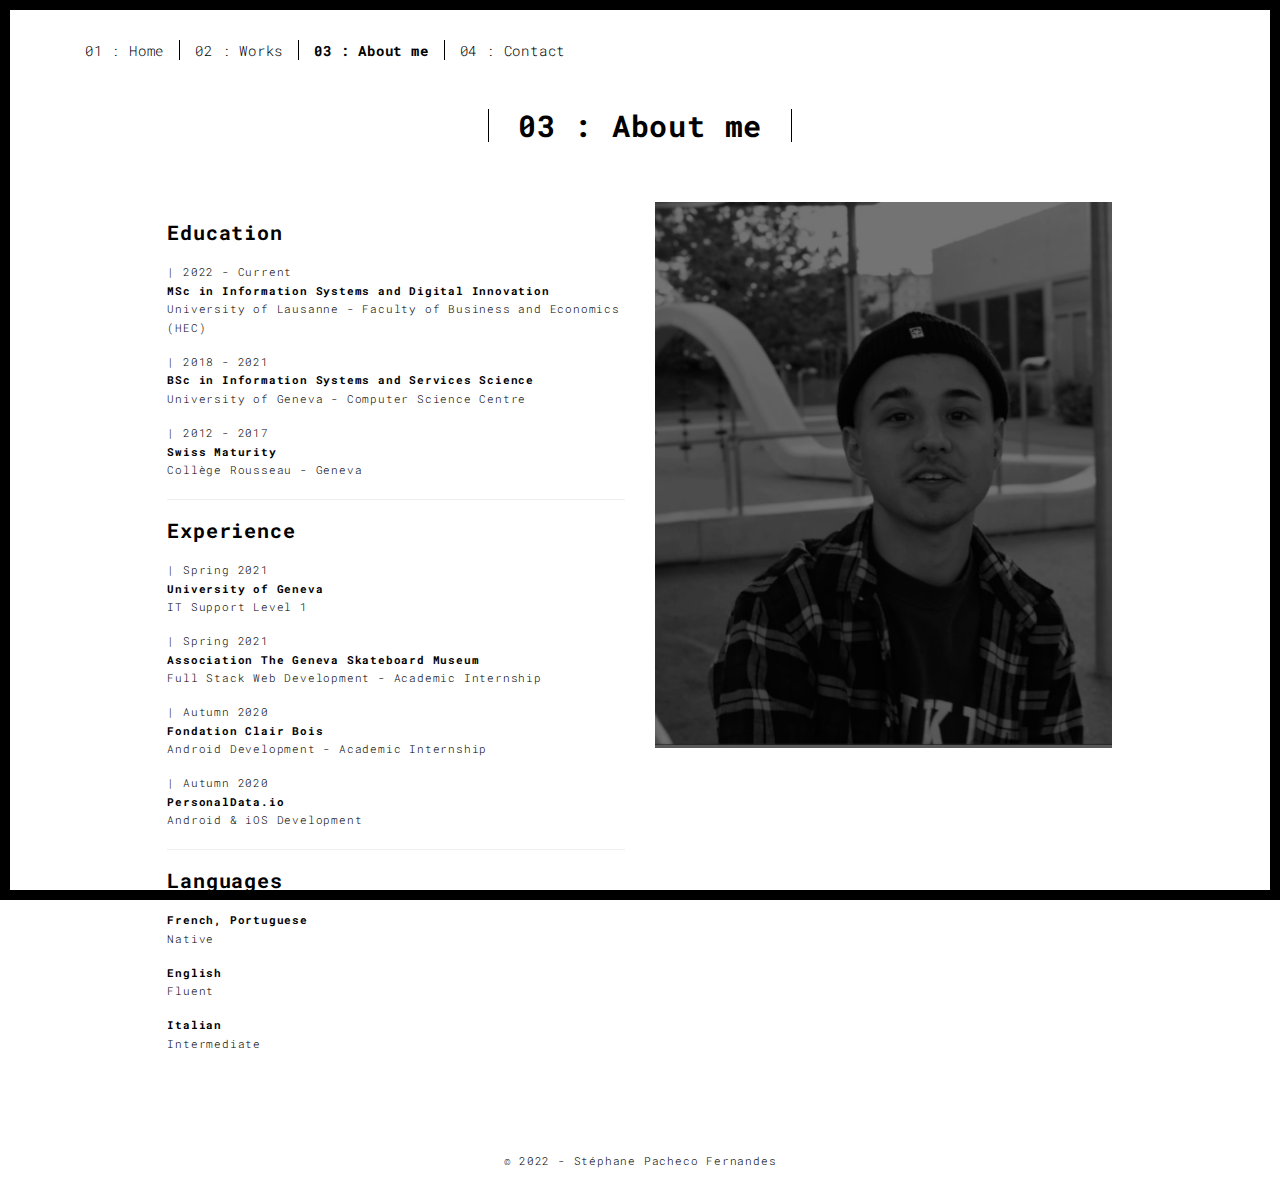
==== about.html @ 6a16dbfb "portfolio" ====
<!DOCTYPE html>
<html lang="en">

<head>
  <meta charset="UTF-8">
  <meta content="IE=edge" http-equiv="X-UA-Compatible">
  <meta content="width=device-width,initial-scale=1" name="viewport">
  <meta content="description" name="description">
  <meta name="google" content="notranslate" />
  <meta content="Mashup templates have been developped by Orson.io team" name="author">

  <!-- Disable tap highlight on IE -->
  <meta name="msapplication-tap-highlight" content="no">

  <link rel="apple-touch-icon" sizes="180x180" href="./assets/apple-icon-180x180.png">
  <link href="./assets/favicon.ico" rel="icon">

  <title>SPF</title>

<link href="./main.3f6952e4.css" rel="stylesheet"></head>

<body class="">
<div id="site-border-left"></div>
<div id="site-border-right"></div>
<div id="site-border-top"></div>
<div id="site-border-bottom"></div>
 <!-- Add your content of header -->
<header>
  <nav class="navbar  navbar-fixed-top navbar-default">
    <div class="container">
        <button type="button" class="navbar-toggle collapsed" data-toggle="collapse" data-target="#navbar-collapse" aria-expanded="false">
          <span class="sr-only">Toggle navigation</span>
          <span class="icon-bar"></span>
          <span class="icon-bar"></span>
          <span class="icon-bar"></span>
        </button>

      <div class="collapse navbar-collapse" id="navbar-collapse">
        <ul class="nav navbar-nav ">
          <li><a href="./index.html" title="">01 : Home</a></li>
          <li><a href="./works.html" title="">02 : Works</a></li>
          <li><a href="./about.html" title="">03 : About me</a></li>
          <li><a href="./contact.html" title="">04 : Contact</a></li>
        </ul>


      </div>
    </div>
  </nav>
</header>

<div class="section-container">
    <div class="container">
      <div class="row">
        <div class="col-xs-12">
          <div class="section-container-spacer text-center">
            <h1 class="h2">03 : About me</h1>
          </div>

          <div class="row">
            <div class="col-md-10 col-md-offset-1">
              <div class="row">
                <div class="col-xs-12 col-md-6">
                  <h3>Education</h3>

                  <p style="line-height:1.7;">
                    | 2022 - Current<br>
                    <b>MSc in Information Systems and Digital Innovation</b><br>
                    University of Lausanne - Faculty of Business and Economics (HEC)</p>
                  <p style="line-height:1.7;">
                    | 2018 - 2021<br>
                    <b>BSc in Information Systems and Services Science</b><br>
                    University of Geneva - Computer Science Centre</p>
                  <p style="line-height:1.7;">
                    | 2012 - 2017<br>
                    <b>Swiss Maturity</b><br>
                    Collège Rousseau - Geneva</p><hr>

                  <h3>Experience</h3>

                  <p style="line-height:1.7;">
                    | Spring 2021<br>
                    <b>University of Geneva</b><br>
                    IT Support Level 1</p>

                  <p style="line-height:1.7;">
                    | Spring 2021<br>
                    <b>Association The Geneva Skateboard Museum</b><br>
                    Full Stack Web Development - Academic Internship</p>

                  <p style="line-height:1.7;">
                    | Autumn 2020<br>
                    <b>Fondation Clair Bois</b><br>
                    Android Development - Academic Internship</p>

                  <p style="line-height:1.7;">
                    | Autumn 2020<br>
                    <b>PersonalData.io</b><br>
                    Android & iOS Development</p><hr>

                  <h3>Languages</h3>

                  <p style="line-height:1.7;">
                    <b>French, Portuguese</b><br>
                    Native</p>

                    <p style="line-height:1.7;">
                    <b>English</b><br>
                    Fluent</p>

                    <p style="line-height:1.7;">
                    <b>Italian</b><br>
                    Intermediate</p>


                </div>
                <div class="col-xs-12 col-md-6">
                  <img src="./assets/images/profil2.jpg" class="img-responsive" alt=""><br>
                </div>
              </div>
            </div>
          </div>


       </div>
      </div>
    </div>
  </div>


<footer class="footer-container text-center">
  <div class="container">
    <div class="row">
      <div class="col-xs-12">
        <p>© 2022 - Stéphane Pacheco Fernandes</p>      </div>
    </div>
  </div>
</footer>

<script>
  document.addEventListener("DOMContentLoaded", function (event) {
     navActivePage();
  });
</script>

<!-- Google Analytics: change UA-XXXXX-X to be your site's ID

<script>
  (function (i, s, o, g, r, a, m) {
    i['GoogleAnalyticsObject'] = r; i[r] = i[r] || function () {
      (i[r].q = i[r].q || []).push(arguments)
    }, i[r].l = 1 * new Date(); a = s.createElement(o),
      m = s.getElementsByTagName(o)[0]; a.async = 1; a.src = g; m.parentNode.insertBefore(a, m)
  })(window, document, 'script', '//www.google-analytics.com/analytics.js', 'ga');
  ga('create', 'UA-XXXXX-X', 'auto');
  ga('send', 'pageview');
</script>

--> <script type="text/javascript" src="./main.70a66962.js"></script></body>

</html>
---- main.3f6952e4.css ----
@import url(https://fonts.googleapis.com/css?family=Roboto:900|Roboto+Mono:300,400,700);@import url(https://maxcdn.bootstrapcdn.com/font-awesome/4.7.0/css/font-awesome.min.css);/*!
 * Bootstrap v3.3.7 (http://getbootstrap.com)
 * Copyright 2011-2016 Twitter, Inc.
 * Licensed under MIT (https://github.com/twbs/bootstrap/blob/master/LICENSE)
 */
/*! normalize.css v3.0.3 | MIT License | github.com/necolas/normalize.css */html{font-family:sans-serif;-ms-text-size-adjust:100%;-webkit-text-size-adjust:100%}body{margin:0}article,aside,details,figcaption,figure,footer,header,hgroup,main,menu,nav,section,summary{display:block}audio,canvas,progress,video{display:inline-block;vertical-align:baseline}audio:not([controls]){display:none;height:0}[hidden],template{display:none}a{background-color:transparent}a:active,a:hover{outline:0}abbr[title]{border-bottom:1px dotted}b,strong{font-weight:700}dfn{font-style:italic}h1{font-size:2em;margin:.67em 0}mark{background:#ff0;color:#000}small{font-size:80%}sub,sup{font-size:75%;line-height:0;position:relative;vertical-align:baseline}sup{top:-.5em}sub{bottom:-.25em}img{border:0}svg:not(:root){overflow:hidden}figure{margin:1em 40px}hr{box-sizing:content-box;height:0}pre{overflow:auto}code,kbd,pre,samp{font-family:monospace,monospace;font-size:1em}button,input,optgroup,select,textarea{color:inherit;font:inherit;margin:0}button{overflow:visible}button,select{text-transform:none}button,html input[type=button],input[type=reset],input[type=submit]{-webkit-appearance:button;cursor:pointer}button[disabled],html input[disabled]{cursor:default}button::-moz-focus-inner,input::-moz-focus-inner{border:0;padding:0}input{line-height:normal}input[type=checkbox],input[type=radio]{box-sizing:border-box;padding:0}input[type=number]::-webkit-inner-spin-button,input[type=number]::-webkit-outer-spin-button{height:auto}input[type=search]{-webkit-appearance:textfield;box-sizing:content-box}input[type=search]::-webkit-search-cancel-button,input[type=search]::-webkit-search-decoration{-webkit-appearance:none}fieldset{border:1px solid silver;margin:0 2px;padding:.35em .625em .75em}textarea{overflow:auto}optgroup{font-weight:700}table{border-collapse:collapse;border-spacing:0}td,th{padding:0}

/*! Source: https://github.com/h5bp/html5-boilerplate/blob/master/src/css/main.css */@media print{*,:after,:before{background:transparent!important;color:#000!important;box-shadow:none!important;text-shadow:none!important}a,a:visited{text-decoration:underline}a[href]:after{content:" (" attr(href) ")"}abbr[title]:after{content:" (" attr(title) ")"}a[href^="#"]:after,a[href^="javascript:"]:after{content:""}blockquote,pre{border:1px solid #999;page-break-inside:avoid}thead{display:table-header-group}img,tr{page-break-inside:avoid}img{max-width:100%!important}h2,h3,p{orphans:3;widows:3}h2,h3{page-break-after:avoid}.navbar{display:none}.btn>.caret,.dropup>.btn>.caret{border-top-color:#000!important}.label{border:1px solid #000}.table{border-collapse:collapse!important}.table td,.table th{background-color:#fff!important}.table-bordered td,.table-bordered th{border:1px solid #ddd!important}}*,:after,:before{-webkit-box-sizing:border-box;-moz-box-sizing:border-box;box-sizing:border-box}html{font-size:10px;-webkit-tap-highlight-color:transparent}body{font-family:Roboto Mono,Helvetica,Arial,sans-serif;font-size:11px;line-height:1.78;color:#000;background-color:#fff}button,input,select,textarea{font-family:inherit;font-size:inherit;line-height:inherit}a{color:#001aff;text-decoration:none}a:focus,a:hover{color:#0012b3;text-decoration:underline}a:focus{outline:5px auto -webkit-focus-ring-color;outline-offset:-2px}figure{margin:0}img{vertical-align:middle}.img-responsive{display:block;max-width:100%;height:auto}.img-rounded{border-radius:0}.img-thumbnail{padding:4px;line-height:1.78;background-color:#fff;border:1px solid #ddd;border-radius:0;-webkit-transition:all .2s ease-in-out;-o-transition:all .2s ease-in-out;transition:all .2s ease-in-out;display:inline-block;max-width:100%;height:auto}.img-circle{border-radius:50%}hr{margin-top:19px;margin-bottom:19px;border:0;border-top:1px solid #eee}.sr-only{position:absolute;width:1px;height:1px;margin:-1px;padding:0;overflow:hidden;clip:rect(0,0,0,0);border:0}.sr-only-focusable:active,.sr-only-focusable:focus{position:static;width:auto;height:auto;margin:0;overflow:visible;clip:auto}[role=button]{cursor:pointer}.h1,.h2,.h3,.h4,.h5,.h6,h1,h2,h3,h4,h5,h6{font-family:Roboto Mono,Helvetica,Arial,sans-serif;font-weight:700;line-height:1.1;color:#000}.h1 .small,.h1 small,.h2 .small,.h2 small,.h3 .small,.h3 small,.h4 .small,.h4 small,.h5 .small,.h5 small,.h6 .small,.h6 small,h1 .small,h1 small,h2 .small,h2 small,h3 .small,h3 small,h4 .small,h4 small,h5 .small,h5 small,h6 .small,h6 small{font-weight:400;line-height:1;color:#777}.h1,.h2,.h3,h1,h2,h3{margin-top:19px;margin-bottom:9.5px}.h1 .small,.h1 small,.h2 .small,.h2 small,.h3 .small,.h3 small,h1 .small,h1 small,h2 .small,h2 small,h3 .small,h3 small{font-size:65%}.h4,.h5,.h6,h4,h5,h6{margin-top:9.5px;margin-bottom:9.5px}.h4 .small,.h4 small,.h5 .small,.h5 small,.h6 .small,.h6 small,h4 .small,h4 small,h5 .small,h5 small,h6 .small,h6 small{font-size:75%}.h1,h1{font-size:70px}.h2,h2{font-size:30px}.h3,h3{font-size:20px}.h4,.h5,h4,h5{font-size:11px}.h6,h6{font-size:10px}p{margin:0 0 9.5px}.lead{margin-bottom:19px;font-size:12px;font-weight:300;line-height:1.4}@media (min-width:768px){.lead{font-size:16.5px}}.small,small{font-size:90%}.mark,mark{background-color:#fcf8e3;padding:.2em}.text-left{text-align:left}.text-right{text-align:right}.text-center{text-align:center}.text-justify{text-align:justify}.text-nowrap{white-space:nowrap}.text-lowercase{text-transform:lowercase}.initialism,.text-uppercase{text-transform:uppercase}.text-capitalize{text-transform:capitalize}.text-muted{color:#777}.text-primary{color:#001aff}a.text-primary:focus,a.text-primary:hover{color:#0015cc}.text-success{color:#fff}a.text-success:focus,a.text-success:hover{color:#e6e6e6}.text-info{color:#31708f}a.text-info:focus,a.text-info:hover{color:#245269}.text-warning{color:#8a6d3b}a.text-warning:focus,a.text-warning:hover{color:#66512c}.text-danger{color:#fff}a.text-danger:focus,a.text-danger:hover{color:#e6e6e6}.bg-primary{color:#fff;background-color:#001aff}a.bg-primary:focus,a.bg-primary:hover{background-color:#0015cc}.bg-success,a.bg-success:focus,a.bg-success:hover{background-color:#000}.bg-info{background-color:#d9edf7}a.bg-info:focus,a.bg-info:hover{background-color:#afd9ee}.bg-warning{background-color:#fcf8e3}a.bg-warning:focus,a.bg-warning:hover{background-color:#f7ecb5}.bg-danger{background-color:red}a.bg-danger:focus,a.bg-danger:hover{background-color:#c00}.page-header{padding-bottom:8.5px;margin:38px 0 19px;border-bottom:1px solid #eee}ol,ul{margin-top:0;margin-bottom:9.5px}ol ol,ol ul,ul ol,ul ul{margin-bottom:0}.list-inline,.list-unstyled{padding-left:0;list-style:none}.list-inline{margin-left:-5px}.list-inline>li{display:inline-block;padding-left:5px;padding-right:5px}dl{margin-top:0;margin-bottom:19px}dd,dt{line-height:1.78}dt{font-weight:700}dd{margin-left:0}.dl-horizontal dd:after,.dl-horizontal dd:before{content:" ";display:table}.dl-horizontal dd:after{clear:both}@media (min-width:768px){.dl-horizontal dt{float:left;width:160px;clear:left;text-align:right;overflow:hidden;text-overflow:ellipsis;white-space:nowrap}.dl-horizontal dd{margin-left:180px}}abbr[data-original-title],abbr[title]{cursor:help;border-bottom:1px dotted #777}.initialism{font-size:90%}blockquote{padding:9.5px 19px;margin:0 0 19px;font-size:13.75px;border-left:5px solid #eee}blockquote ol:last-child,blockquote p:last-child,blockquote ul:last-child{margin-bottom:0}blockquote .small,blockquote footer,blockquote small{display:block;font-size:80%;line-height:1.78;color:#777}blockquote .small:before,blockquote footer:before,blockquote small:before{content:"\2014   \A0"}.blockquote-reverse,blockquote.pull-right{padding-right:15px;padding-left:0;border-right:5px solid #eee;border-left:0;text-align:right}.blockquote-reverse .small:before,.blockquote-reverse footer:before,.blockquote-reverse small:before,blockquote.pull-right .small:before,blockquote.pull-right footer:before,blockquote.pull-right small:before{content:""}.blockquote-reverse .small:after,.blockquote-reverse footer:after,.blockquote-reverse small:after,blockquote.pull-right .small:after,blockquote.pull-right footer:after,blockquote.pull-right small:after{content:"\A0   \2014"}address{margin-bottom:19px;font-style:normal;line-height:1.78}code,kbd,pre,samp{font-family:Menlo,Monaco,Consolas,Courier New,monospace}code{color:#c7254e;background-color:#f9f2f4}code,kbd{padding:2px 4px;font-size:90%;border-radius:0}kbd{color:#fff;background-color:#333;box-shadow:inset 0 -1px 0 rgba(0,0,0,.25)}kbd kbd{padding:0;font-size:100%;font-weight:700;box-shadow:none}pre{display:block;padding:9px;margin:0 0 9.5px;font-size:10px;line-height:1.78;word-break:break-all;word-wrap:break-word;color:#333;background-color:#f5f5f5;border:1px solid #ccc;border-radius:0}pre code{padding:0;font-size:inherit;color:inherit;white-space:pre-wrap;background-color:transparent;border-radius:0}.pre-scrollable{max-height:340px;overflow-y:scroll}.container{margin-right:auto;margin-left:auto;padding-left:15px;padding-right:15px}.container:after,.container:before{content:" ";display:table}.container:after{clear:both}@media (min-width:768px){.container{width:750px}}@media (min-width:992px){.container{width:970px}}@media (min-width:1200px){.container{width:1170px}}.container-fluid{margin-right:auto;margin-left:auto;padding-left:15px;padding-right:15px}.container-fluid:after,.container-fluid:before{content:" ";display:table}.container-fluid:after{clear:both}.row{margin-left:-15px;margin-right:-15px}.row:after,.row:before{content:" ";display:table}.row:after{clear:both}.col-lg-1,.col-lg-2,.col-lg-3,.col-lg-4,.col-lg-5,.col-lg-6,.col-lg-7,.col-lg-8,.col-lg-9,.col-lg-10,.col-lg-11,.col-lg-12,.col-md-1,.col-md-2,.col-md-3,.col-md-4,.col-md-5,.col-md-6,.col-md-7,.col-md-8,.col-md-9,.col-md-10,.col-md-11,.col-md-12,.col-sm-1,.col-sm-2,.col-sm-3,.col-sm-4,.col-sm-5,.col-sm-6,.col-sm-7,.col-sm-8,.col-sm-9,.col-sm-10,.col-sm-11,.col-sm-12,.col-xs-1,.col-xs-2,.col-xs-3,.col-xs-4,.col-xs-5,.col-xs-6,.col-xs-7,.col-xs-8,.col-xs-9,.col-xs-10,.col-xs-11,.col-xs-12{position:relative;min-height:1px;padding-left:15px;padding-right:15px}.col-xs-1,.col-xs-2,.col-xs-3,.col-xs-4,.col-xs-5,.col-xs-6,.col-xs-7,.col-xs-8,.col-xs-9,.col-xs-10,.col-xs-11,.col-xs-12{float:left}.col-xs-1{width:8.33333%}.col-xs-2{width:16.66667%}.col-xs-3{width:25%}.col-xs-4{width:33.33333%}.col-xs-5{width:41.66667%}.col-xs-6{width:50%}.col-xs-7{width:58.33333%}.col-xs-8{width:66.66667%}.col-xs-9{width:75%}.col-xs-10{width:83.33333%}.col-xs-11{width:91.66667%}.col-xs-12{width:100%}.col-xs-pull-0{right:auto}.col-xs-pull-1{right:8.33333%}.col-xs-pull-2{right:16.66667%}.col-xs-pull-3{right:25%}.col-xs-pull-4{right:33.33333%}.col-xs-pull-5{right:41.66667%}.col-xs-pull-6{right:50%}.col-xs-pull-7{right:58.33333%}.col-xs-pull-8{right:66.66667%}.col-xs-pull-9{right:75%}.col-xs-pull-10{right:83.33333%}.col-xs-pull-11{right:91.66667%}.col-xs-pull-12{right:100%}.col-xs-push-0{left:auto}.col-xs-push-1{left:8.33333%}.col-xs-push-2{left:16.66667%}.col-xs-push-3{left:25%}.col-xs-push-4{left:33.33333%}.col-xs-push-5{left:41.66667%}.col-xs-push-6{left:50%}.col-xs-push-7{left:58.33333%}.col-xs-push-8{left:66.66667%}.col-xs-push-9{left:75%}.col-xs-push-10{left:83.33333%}.col-xs-push-11{left:91.66667%}.col-xs-push-12{left:100%}.col-xs-offset-0{margin-left:0}.col-xs-offset-1{margin-left:8.33333%}.col-xs-offset-2{margin-left:16.66667%}.col-xs-offset-3{margin-left:25%}.col-xs-offset-4{margin-left:33.33333%}.col-xs-offset-5{margin-left:41.66667%}.col-xs-offset-6{margin-left:50%}.col-xs-offset-7{margin-left:58.33333%}.col-xs-offset-8{margin-left:66.66667%}.col-xs-offset-9{margin-left:75%}.col-xs-offset-10{margin-left:83.33333%}.col-xs-offset-11{margin-left:91.66667%}.col-xs-offset-12{margin-left:100%}@media (min-width:768px){.col-sm-1,.col-sm-2,.col-sm-3,.col-sm-4,.col-sm-5,.col-sm-6,.col-sm-7,.col-sm-8,.col-sm-9,.col-sm-10,.col-sm-11,.col-sm-12{float:left}.col-sm-1{width:8.33333%}.col-sm-2{width:16.66667%}.col-sm-3{width:25%}.col-sm-4{width:33.33333%}.col-sm-5{width:41.66667%}.col-sm-6{width:50%}.col-sm-7{width:58.33333%}.col-sm-8{width:66.66667%}.col-sm-9{width:75%}.col-sm-10{width:83.33333%}.col-sm-11{width:91.66667%}.col-sm-12{width:100%}.col-sm-pull-0{right:auto}.col-sm-pull-1{right:8.33333%}.col-sm-pull-2{right:16.66667%}.col-sm-pull-3{right:25%}.col-sm-pull-4{right:33.33333%}.col-sm-pull-5{right:41.66667%}.col-sm-pull-6{right:50%}.col-sm-pull-7{right:58.33333%}.col-sm-pull-8{right:66.66667%}.col-sm-pull-9{right:75%}.col-sm-pull-10{right:83.33333%}.col-sm-pull-11{right:91.66667%}.col-sm-pull-12{right:100%}.col-sm-push-0{left:auto}.col-sm-push-1{left:8.33333%}.col-sm-push-2{left:16.66667%}.col-sm-push-3{left:25%}.col-sm-push-4{left:33.33333%}.col-sm-push-5{left:41.66667%}.col-sm-push-6{left:50%}.col-sm-push-7{left:58.33333%}.col-sm-push-8{left:66.66667%}.col-sm-push-9{left:75%}.col-sm-push-10{left:83.33333%}.col-sm-push-11{left:91.66667%}.col-sm-push-12{left:100%}.col-sm-offset-0{margin-left:0}.col-sm-offset-1{margin-left:8.33333%}.col-sm-offset-2{margin-left:16.66667%}.col-sm-offset-3{margin-left:25%}.col-sm-offset-4{margin-left:33.33333%}.col-sm-offset-5{margin-left:41.66667%}.col-sm-offset-6{margin-left:50%}.col-sm-offset-7{margin-left:58.33333%}.col-sm-offset-8{margin-left:66.66667%}.col-sm-offset-9{margin-left:75%}.col-sm-offset-10{margin-left:83.33333%}.col-sm-offset-11{margin-left:91.66667%}.col-sm-offset-12{margin-left:100%}}@media (min-width:992px){.col-md-1,.col-md-2,.col-md-3,.col-md-4,.col-md-5,.col-md-6,.col-md-7,.col-md-8,.col-md-9,.col-md-10,.col-md-11,.col-md-12{float:left}.col-md-1{width:8.33333%}.col-md-2{width:16.66667%}.col-md-3{width:25%}.col-md-4{width:33.33333%}.col-md-5{width:41.66667%}.col-md-6{width:50%}.col-md-7{width:58.33333%}.col-md-8{width:66.66667%}.col-md-9{width:75%}.col-md-10{width:83.33333%}.col-md-11{width:91.66667%}.col-md-12{width:100%}.col-md-pull-0{right:auto}.col-md-pull-1{right:8.33333%}.col-md-pull-2{right:16.66667%}.col-md-pull-3{right:25%}.col-md-pull-4{right:33.33333%}.col-md-pull-5{right:41.66667%}.col-md-pull-6{right:50%}.col-md-pull-7{right:58.33333%}.col-md-pull-8{right:66.66667%}.col-md-pull-9{right:75%}.col-md-pull-10{right:83.33333%}.col-md-pull-11{right:91.66667%}.col-md-pull-12{right:100%}.col-md-push-0{left:auto}.col-md-push-1{left:8.33333%}.col-md-push-2{left:16.66667%}.col-md-push-3{left:25%}.col-md-push-4{left:33.33333%}.col-md-push-5{left:41.66667%}.col-md-push-6{left:50%}.col-md-push-7{left:58.33333%}.col-md-push-8{left:66.66667%}.col-md-push-9{left:75%}.col-md-push-10{left:83.33333%}.col-md-push-11{left:91.66667%}.col-md-push-12{left:100%}.col-md-offset-0{margin-left:0}.col-md-offset-1{margin-left:8.33333%}.col-md-offset-2{margin-left:16.66667%}.col-md-offset-3{margin-left:25%}.col-md-offset-4{margin-left:33.33333%}.col-md-offset-5{margin-left:41.66667%}.col-md-offset-6{margin-left:50%}.col-md-offset-7{margin-left:58.33333%}.col-md-offset-8{margin-left:66.66667%}.col-md-offset-9{margin-left:75%}.col-md-offset-10{margin-left:83.33333%}.col-md-offset-11{margin-left:91.66667%}.col-md-offset-12{margin-left:100%}}@media (min-width:1200px){.col-lg-1,.col-lg-2,.col-lg-3,.col-lg-4,.col-lg-5,.col-lg-6,.col-lg-7,.col-lg-8,.col-lg-9,.col-lg-10,.col-lg-11,.col-lg-12{float:left}.col-lg-1{width:8.33333%}.col-lg-2{width:16.66667%}.col-lg-3{width:25%}.col-lg-4{width:33.33333%}.col-lg-5{width:41.66667%}.col-lg-6{width:50%}.col-lg-7{width:58.33333%}.col-lg-8{width:66.66667%}.col-lg-9{width:75%}.col-lg-10{width:83.33333%}.col-lg-11{width:91.66667%}.col-lg-12{width:100%}.col-lg-pull-0{right:auto}.col-lg-pull-1{right:8.33333%}.col-lg-pull-2{right:16.66667%}.col-lg-pull-3{right:25%}.col-lg-pull-4{right:33.33333%}.col-lg-pull-5{right:41.66667%}.col-lg-pull-6{right:50%}.col-lg-pull-7{right:58.33333%}.col-lg-pull-8{right:66.66667%}.col-lg-pull-9{right:75%}.col-lg-pull-10{right:83.33333%}.col-lg-pull-11{right:91.66667%}.col-lg-pull-12{right:100%}.col-lg-push-0{left:auto}.col-lg-push-1{left:8.33333%}.col-lg-push-2{left:16.66667%}.col-lg-push-3{left:25%}.col-lg-push-4{left:33.33333%}.col-lg-push-5{left:41.66667%}.col-lg-push-6{left:50%}.col-lg-push-7{left:58.33333%}.col-lg-push-8{left:66.66667%}.col-lg-push-9{left:75%}.col-lg-push-10{left:83.33333%}.col-lg-push-11{left:91.66667%}.col-lg-push-12{left:100%}.col-lg-offset-0{margin-left:0}.col-lg-offset-1{margin-left:8.33333%}.col-lg-offset-2{margin-left:16.66667%}.col-lg-offset-3{margin-left:25%}.col-lg-offset-4{margin-left:33.33333%}.col-lg-offset-5{margin-left:41.66667%}.col-lg-offset-6{margin-left:50%}.col-lg-offset-7{margin-left:58.33333%}.col-lg-offset-8{margin-left:66.66667%}.col-lg-offset-9{margin-left:75%}.col-lg-offset-10{margin-left:83.33333%}.col-lg-offset-11{margin-left:91.66667%}.col-lg-offset-12{margin-left:100%}}table{background-color:transparent}caption{padding-top:8px;padding-bottom:8px;color:#777}caption,th{text-align:left}.table{width:100%;max-width:100%;margin-bottom:19px}.table>tbody>tr>td,.table>tbody>tr>th,.table>tfoot>tr>td,.table>tfoot>tr>th,.table>thead>tr>td,.table>thead>tr>th{padding:8px;line-height:1.78;vertical-align:top;border-top:1px solid #ddd}.table>thead>tr>th{vertical-align:bottom;border-bottom:2px solid #ddd}.table>caption+thead>tr:first-child>td,.table>caption+thead>tr:first-child>th,.table>colgroup+thead>tr:first-child>td,.table>colgroup+thead>tr:first-child>th,.table>thead:first-child>tr:first-child>td,.table>thead:first-child>tr:first-child>th{border-top:0}.table>tbody+tbody{border-top:2px solid #ddd}.table .table{background-color:#fff}.table-condensed>tbody>tr>td,.table-condensed>tbody>tr>th,.table-condensed>tfoot>tr>td,.table-condensed>tfoot>tr>th,.table-condensed>thead>tr>td,.table-condensed>thead>tr>th{padding:5px}.table-bordered,.table-bordered>tbody>tr>td,.table-bordered>tbody>tr>th,.table-bordered>tfoot>tr>td,.table-bordered>tfoot>tr>th,.table-bordered>thead>tr>td,.table-bordered>thead>tr>th{border:1px solid #ddd}.table-bordered>thead>tr>td,.table-bordered>thead>tr>th{border-bottom-width:2px}.table-striped>tbody>tr:nth-of-type(odd){background-color:#f9f9f9}.table-hover>tbody>tr:hover{background-color:#f5f5f5}table col[class*=col-]{position:static;float:none;display:table-column}table td[class*=col-],table th[class*=col-]{position:static;float:none;display:table-cell}.table>tbody>tr.active>td,.table>tbody>tr.active>th,.table>tbody>tr>td.active,.table>tbody>tr>th.active,.table>tfoot>tr.active>td,.table>tfoot>tr.active>th,.table>tfoot>tr>td.active,.table>tfoot>tr>th.active,.table>thead>tr.active>td,.table>thead>tr.active>th,.table>thead>tr>td.active,.table>thead>tr>th.active{background-color:#f5f5f5}.table-hover>tbody>tr.active:hover>td,.table-hover>tbody>tr.active:hover>th,.table-hover>tbody>tr:hover>.active,.table-hover>tbody>tr>td.active:hover,.table-hover>tbody>tr>th.active:hover{background-color:#e8e8e8}.table-hover>tbody>tr.success:hover>td,.table-hover>tbody>tr.success:hover>th,.table-hover>tbody>tr:hover>.success,.table-hover>tbody>tr>td.success:hover,.table-hover>tbody>tr>th.success:hover,.table>tbody>tr.success>td,.table>tbody>tr.success>th,.table>tbody>tr>td.success,.table>tbody>tr>th.success,.table>tfoot>tr.success>td,.table>tfoot>tr.success>th,.table>tfoot>tr>td.success,.table>tfoot>tr>th.success,.table>thead>tr.success>td,.table>thead>tr.success>th,.table>thead>tr>td.success,.table>thead>tr>th.success{background-color:#000}.table>tbody>tr.info>td,.table>tbody>tr.info>th,.table>tbody>tr>td.info,.table>tbody>tr>th.info,.table>tfoot>tr.info>td,.table>tfoot>tr.info>th,.table>tfoot>tr>td.info,.table>tfoot>tr>th.info,.table>thead>tr.info>td,.table>thead>tr.info>th,.table>thead>tr>td.info,.table>thead>tr>th.info{background-color:#d9edf7}.table-hover>tbody>tr.info:hover>td,.table-hover>tbody>tr.info:hover>th,.table-hover>tbody>tr:hover>.info,.table-hover>tbody>tr>td.info:hover,.table-hover>tbody>tr>th.info:hover{background-color:#c4e3f3}.table>tbody>tr.warning>td,.table>tbody>tr.warning>th,.table>tbody>tr>td.warning,.table>tbody>tr>th.warning,.table>tfoot>tr.warning>td,.table>tfoot>tr.warning>th,.table>tfoot>tr>td.warning,.table>tfoot>tr>th.warning,.table>thead>tr.warning>td,.table>thead>tr.warning>th,.table>thead>tr>td.warning,.table>thead>tr>th.warning{background-color:#fcf8e3}.table-hover>tbody>tr.warning:hover>td,.table-hover>tbody>tr.warning:hover>th,.table-hover>tbody>tr:hover>.warning,.table-hover>tbody>tr>td.warning:hover,.table-hover>tbody>tr>th.warning:hover{background-color:#faf2cc}.table>tbody>tr.danger>td,.table>tbody>tr.danger>th,.table>tbody>tr>td.danger,.table>tbody>tr>th.danger,.table>tfoot>tr.danger>td,.table>tfoot>tr.danger>th,.table>tfoot>tr>td.danger,.table>tfoot>tr>th.danger,.table>thead>tr.danger>td,.table>thead>tr.danger>th,.table>thead>tr>td.danger,.table>thead>tr>th.danger{background-color:red}.table-hover>tbody>tr.danger:hover>td,.table-hover>tbody>tr.danger:hover>th,.table-hover>tbody>tr:hover>.danger,.table-hover>tbody>tr>td.danger:hover,.table-hover>tbody>tr>th.danger:hover{background-color:#e60000}.table-responsive{overflow-x:auto;min-height:.01%}@media screen and (max-width:767px){.table-responsive{width:100%;margin-bottom:14.25px;overflow-y:hidden;-ms-overflow-style:-ms-autohiding-scrollbar;border:1px solid #ddd}.table-responsive>.table{margin-bottom:0}.table-responsive>.table>tbody>tr>td,.table-responsive>.table>tbody>tr>th,.table-responsive>.table>tfoot>tr>td,.table-responsive>.table>tfoot>tr>th,.table-responsive>.table>thead>tr>td,.table-responsive>.table>thead>tr>th{white-space:nowrap}.table-responsive>.table-bordered{border:0}.table-responsive>.table-bordered>tbody>tr>td:first-child,.table-responsive>.table-bordered>tbody>tr>th:first-child,.table-responsive>.table-bordered>tfoot>tr>td:first-child,.table-responsive>.table-bordered>tfoot>tr>th:first-child,.table-responsive>.table-bordered>thead>tr>td:first-child,.table-responsive>.table-bordered>thead>tr>th:first-child{border-left:0}.table-responsive>.table-bordered>tbody>tr>td:last-child,.table-responsive>.table-bordered>tbody>tr>th:last-child,.table-responsive>.table-bordered>tfoot>tr>td:last-child,.table-responsive>.table-bordered>tfoot>tr>th:last-child,.table-responsive>.table-bordered>thead>tr>td:last-child,.table-responsive>.table-bordered>thead>tr>th:last-child{border-right:0}.table-responsive>.table-bordered>tbody>tr:last-child>td,.table-responsive>.table-bordered>tbody>tr:last-child>th,.table-responsive>.table-bordered>tfoot>tr:last-child>td,.table-responsive>.table-bordered>tfoot>tr:last-child>th{border-bottom:0}}fieldset{margin:0;min-width:0}fieldset,legend{padding:0;border:0}legend{display:block;width:100%;margin-bottom:19px;font-size:16.5px;line-height:inherit;color:#333;border-bottom:1px solid #e5e5e5}label{display:inline-block;max-width:100%;margin-bottom:5px;font-weight:700}input[type=search]{-webkit-box-sizing:border-box;-moz-box-sizing:border-box;box-sizing:border-box}input[type=checkbox],input[type=radio]{margin:4px 0 0;margin-top:1px\9;line-height:normal}input[type=file]{display:block}input[type=range]{display:block;width:100%}select[multiple],select[size]{height:auto}input[type=checkbox]:focus,input[type=file]:focus,input[type=radio]:focus{outline:5px auto -webkit-focus-ring-color;outline-offset:-2px}output{padding-top:9px}.form-control,output{display:block;font-size:11px;line-height:1.78;color:#555}.form-control{width:100%;height:40px;padding:8px 14px;background-color:#fff;background-image:none;border:1px solid #000;border-radius:0;-webkit-box-shadow:inset 0 1px 1px rgba(0,0,0,.075);box-shadow:inset 0 1px 1px rgba(0,0,0,.075);-webkit-transition:border-color .15s ease-in-out,box-shadow .15s ease-in-out;-o-transition:border-color ease-in-out .15s,box-shadow ease-in-out .15s;transition:border-color .15s ease-in-out,box-shadow .15s ease-in-out}.form-control:focus{border-color:#66afe9;-webkit-box-shadow:inset 0 1px 1px rgba(0,0,0,.075),0 0 8px rgba(102,175,233,.6);box-shadow:inset 0 1px 1px rgba(0,0,0,.075),0 0 8px rgba(102,175,233,.6)}.form-control::-moz-placeholder{color:#999;opacity:1}.form-control:-ms-input-placeholder{color:#999}.form-control::-webkit-input-placeholder{color:#999}.form-control::-ms-expand{border:0;background-color:transparent}.form-control[disabled],.form-control[readonly],fieldset[disabled] .form-control{background-color:#eee;opacity:1}.form-control[disabled],fieldset[disabled] .form-control{cursor:not-allowed}textarea.form-control{height:auto}input[type=search]{-webkit-appearance:none}@media screen and (-webkit-min-device-pixel-ratio:0){input[type=date].form-control,input[type=datetime-local].form-control,input[type=month].form-control,input[type=time].form-control{line-height:40px}.input-group-sm>.input-group-btn>input[type=date].btn,.input-group-sm>.input-group-btn>input[type=datetime-local].btn,.input-group-sm>.input-group-btn>input[type=month].btn,.input-group-sm>.input-group-btn>input[type=time].btn,.input-group-sm>input[type=date].form-control,.input-group-sm>input[type=date].input-group-addon,.input-group-sm>input[type=datetime-local].form-control,.input-group-sm>input[type=datetime-local].input-group-addon,.input-group-sm>input[type=month].form-control,.input-group-sm>input[type=month].input-group-addon,.input-group-sm>input[type=time].form-control,.input-group-sm>input[type=time].input-group-addon,.input-group-sm input[type=date],.input-group-sm input[type=datetime-local],.input-group-sm input[type=month],.input-group-sm input[type=time],input[type=date].input-sm,input[type=datetime-local].input-sm,input[type=month].input-sm,input[type=time].input-sm{line-height:27px}.input-group-lg>.input-group-btn>input[type=date].btn,.input-group-lg>.input-group-btn>input[type=datetime-local].btn,.input-group-lg>.input-group-btn>input[type=month].btn,.input-group-lg>.input-group-btn>input[type=time].btn,.input-group-lg>input[type=date].form-control,.input-group-lg>input[type=date].input-group-addon,.input-group-lg>input[type=datetime-local].form-control,.input-group-lg>input[type=datetime-local].input-group-addon,.input-group-lg>input[type=month].form-control,.input-group-lg>input[type=month].input-group-addon,.input-group-lg>input[type=time].form-control,.input-group-lg>input[type=time].input-group-addon,.input-group-lg input[type=date],.input-group-lg input[type=datetime-local],.input-group-lg input[type=month],.input-group-lg input[type=time],input[type=date].input-lg,input[type=datetime-local].input-lg,input[type=month].input-lg,input[type=time].input-lg{line-height:41px}}.form-group{margin-bottom:15px}.checkbox,.radio{position:relative;display:block;margin-top:10px;margin-bottom:10px}.checkbox label,.radio label{min-height:19px;padding-left:20px;margin-bottom:0;font-weight:400;cursor:pointer}.checkbox-inline input[type=checkbox],.checkbox input[type=checkbox],.radio-inline input[type=radio],.radio input[type=radio]{position:absolute;margin-left:-20px;margin-top:4px\9}.checkbox+.checkbox,.radio+.radio{margin-top:-5px}.checkbox-inline,.radio-inline{position:relative;display:inline-block;padding-left:20px;margin-bottom:0;vertical-align:middle;font-weight:400;cursor:pointer}.checkbox-inline+.checkbox-inline,.radio-inline+.radio-inline{margin-top:0;margin-left:10px}.checkbox-inline.disabled,.checkbox.disabled label,.radio-inline.disabled,.radio.disabled label,fieldset[disabled] .checkbox-inline,fieldset[disabled] .checkbox label,fieldset[disabled] .radio-inline,fieldset[disabled] .radio label,fieldset[disabled] input[type=checkbox],fieldset[disabled] input[type=radio],input[type=checkbox].disabled,input[type=checkbox][disabled],input[type=radio].disabled,input[type=radio][disabled]{cursor:not-allowed}.form-control-static{padding-top:9px;padding-bottom:9px;margin-bottom:0;min-height:30px}.form-control-static.input-lg,.form-control-static.input-sm,.input-group-lg>.form-control-static.form-control,.input-group-lg>.form-control-static.input-group-addon,.input-group-lg>.input-group-btn>.form-control-static.btn,.input-group-sm>.form-control-static.form-control,.input-group-sm>.form-control-static.input-group-addon,.input-group-sm>.input-group-btn>.form-control-static.btn{padding-left:0;padding-right:0}.input-group-sm>.form-control,.input-group-sm>.input-group-addon,.input-group-sm>.input-group-btn>.btn,.input-sm{height:27px;padding:5px 10px;font-size:10px;line-height:1.5;border-radius:0}.input-group-sm>.input-group-btn>select.btn,.input-group-sm>select.form-control,.input-group-sm>select.input-group-addon,select.input-sm{height:27px;line-height:27px}.input-group-sm>.input-group-btn>select[multiple].btn,.input-group-sm>.input-group-btn>textarea.btn,.input-group-sm>select[multiple].form-control,.input-group-sm>select[multiple].input-group-addon,.input-group-sm>textarea.form-control,.input-group-sm>textarea.input-group-addon,select[multiple].input-sm,textarea.input-sm{height:auto}.form-group-sm .form-control{height:27px;padding:5px 10px;font-size:10px;line-height:1.5;border-radius:0}.form-group-sm select.form-control{height:27px;line-height:27px}.form-group-sm select[multiple].form-control,.form-group-sm textarea.form-control{height:auto}.form-group-sm .form-control-static{height:27px;min-height:29px;padding:6px 10px;font-size:10px;line-height:1.5}.input-group-lg>.form-control,.input-group-lg>.input-group-addon,.input-group-lg>.input-group-btn>.btn,.input-lg{height:41px;padding:10px 16px;font-size:14px;line-height:1.33333;border-radius:0}.input-group-lg>.input-group-btn>select.btn,.input-group-lg>select.form-control,.input-group-lg>select.input-group-addon,select.input-lg{height:41px;line-height:41px}.input-group-lg>.input-group-btn>select[multiple].btn,.input-group-lg>.input-group-btn>textarea.btn,.input-group-lg>select[multiple].form-control,.input-group-lg>select[multiple].input-group-addon,.input-group-lg>textarea.form-control,.input-group-lg>textarea.input-group-addon,select[multiple].input-lg,textarea.input-lg{height:auto}.form-group-lg .form-control{height:41px;padding:10px 16px;font-size:14px;line-height:1.33333;border-radius:0}.form-group-lg select.form-control{height:41px;line-height:41px}.form-group-lg select[multiple].form-control,.form-group-lg textarea.form-control{height:auto}.form-group-lg .form-control-static{height:41px;min-height:33px;padding:11px 16px;font-size:14px;line-height:1.33333}.has-feedback{position:relative}.has-feedback .form-control{padding-right:50px}.form-control-feedback{position:absolute;top:0;right:0;z-index:2;display:block;width:40px;height:40px;line-height:40px;text-align:center;pointer-events:none}.form-group-lg .form-control+.form-control-feedback,.input-group-lg+.form-control-feedback,.input-group-lg>.form-control+.form-control-feedback,.input-group-lg>.input-group-addon+.form-control-feedback,.input-group-lg>.input-group-btn>.btn+.form-control-feedback,.input-lg+.form-control-feedback{width:41px;height:41px;line-height:41px}.form-group-sm .form-control+.form-control-feedback,.input-group-sm+.form-control-feedback,.input-group-sm>.form-control+.form-control-feedback,.input-group-sm>.input-group-addon+.form-control-feedback,.input-group-sm>.input-group-btn>.btn+.form-control-feedback,.input-sm+.form-control-feedback{width:27px;height:27px;line-height:27px}.has-success .checkbox,.has-success .checkbox-inline,.has-success.checkbox-inline label,.has-success.checkbox label,.has-success .control-label,.has-success .help-block,.has-success .radio,.has-success .radio-inline,.has-success.radio-inline label,.has-success.radio label{color:#fff}.has-success .form-control{border-color:#fff;-webkit-box-shadow:inset 0 1px 1px rgba(0,0,0,.075);box-shadow:inset 0 1px 1px rgba(0,0,0,.075)}.has-success .form-control:focus{border-color:#e6e6e6;-webkit-box-shadow:inset 0 1px 1px rgba(0,0,0,.075),0 0 6px #fff;box-shadow:inset 0 1px 1px rgba(0,0,0,.075),0 0 6px #fff}.has-success .input-group-addon{color:#fff;border-color:#fff;background-color:#000}.has-success .form-control-feedback{color:#fff}.has-warning .checkbox,.has-warning .checkbox-inline,.has-warning.checkbox-inline label,.has-warning.checkbox label,.has-warning .control-label,.has-warning .help-block,.has-warning .radio,.has-warning .radio-inline,.has-warning.radio-inline label,.has-warning.radio label{color:#8a6d3b}.has-warning .form-control{border-color:#8a6d3b;-webkit-box-shadow:inset 0 1px 1px rgba(0,0,0,.075);box-shadow:inset 0 1px 1px rgba(0,0,0,.075)}.has-warning .form-control:focus{border-color:#66512c;-webkit-box-shadow:inset 0 1px 1px rgba(0,0,0,.075),0 0 6px #c0a16b;box-shadow:inset 0 1px 1px rgba(0,0,0,.075),0 0 6px #c0a16b}.has-warning .input-group-addon{color:#8a6d3b;border-color:#8a6d3b;background-color:#fcf8e3}.has-warning .form-control-feedback{color:#8a6d3b}.has-error .checkbox,.has-error .checkbox-inline,.has-error.checkbox-inline label,.has-error.checkbox label,.has-error .control-label,.has-error .help-block,.has-error .radio,.has-error .radio-inline,.has-error.radio-inline label,.has-error.radio label{color:#fff}.has-error .form-control{border-color:#fff;-webkit-box-shadow:inset 0 1px 1px rgba(0,0,0,.075);box-shadow:inset 0 1px 1px rgba(0,0,0,.075)}.has-error .form-control:focus{border-color:#e6e6e6;-webkit-box-shadow:inset 0 1px 1px rgba(0,0,0,.075),0 0 6px #fff;box-shadow:inset 0 1px 1px rgba(0,0,0,.075),0 0 6px #fff}.has-error .input-group-addon{color:#fff;border-color:#fff;background-color:red}.has-error .form-control-feedback{color:#fff}.has-feedback label~.form-control-feedback{top:24px}.has-feedback label.sr-only~.form-control-feedback{top:0}.help-block{display:block;margin-top:5px;margin-bottom:10px;color:#404040}@media (min-width:768px){.form-inline .form-group{display:inline-block;margin-bottom:0;vertical-align:middle}.form-inline .form-control{display:inline-block;width:auto;vertical-align:middle}.form-inline .form-control-static{display:inline-block}.form-inline .input-group{display:inline-table;vertical-align:middle}.form-inline .input-group .form-control,.form-inline .input-group .input-group-addon,.form-inline .input-group .input-group-btn{width:auto}.form-inline .input-group>.form-control{width:100%}.form-inline .control-label{margin-bottom:0;vertical-align:middle}.form-inline .checkbox,.form-inline .radio{display:inline-block;margin-top:0;margin-bottom:0;vertical-align:middle}.form-inline .checkbox label,.form-inline .radio label{padding-left:0}.form-inline .checkbox input[type=checkbox],.form-inline .radio input[type=radio]{position:relative;margin-left:0}.form-inline .has-feedback .form-control-feedback{top:0}}.form-horizontal .checkbox,.form-horizontal .checkbox-inline,.form-horizontal .radio,.form-horizontal .radio-inline{margin-top:0;margin-bottom:0;padding-top:9px}.form-horizontal .checkbox,.form-horizontal .radio{min-height:28px}.form-horizontal .form-group{margin-left:-15px;margin-right:-15px}.form-horizontal .form-group:after,.form-horizontal .form-group:before{content:" ";display:table}.form-horizontal .form-group:after{clear:both}@media (min-width:768px){.form-horizontal .control-label{text-align:right;margin-bottom:0;padding-top:9px}}.form-horizontal .has-feedback .form-control-feedback{right:15px}@media (min-width:768px){.form-horizontal .form-group-lg .control-label{padding-top:11px;font-size:14px}}@media (min-width:768px){.form-horizontal .form-group-sm .control-label{padding-top:6px;font-size:10px}}.btn{display:inline-block;margin-bottom:0;font-weight:400;text-align:center;vertical-align:middle;touch-action:manipulation;cursor:pointer;background-image:none;border:1px solid transparent;white-space:nowrap;padding:8px 14px;font-size:11px;line-height:1.78;border-radius:0;-webkit-user-select:none;-moz-user-select:none;-ms-user-select:none;user-select:none}.btn.active.focus,.btn.active:focus,.btn.focus,.btn:active.focus,.btn:active:focus,.btn:focus{outline:5px auto -webkit-focus-ring-color;outline-offset:-2px}.btn.focus,.btn:focus,.btn:hover{color:#000;text-decoration:none}.btn.active,.btn:active{outline:0;background-image:none;-webkit-box-shadow:inset 0 3px 5px rgba(0,0,0,.125);box-shadow:inset 0 3px 5px rgba(0,0,0,.125)}.btn.disabled,.btn[disabled],fieldset[disabled] .btn{cursor:not-allowed;opacity:.65;filter:alpha(opacity=65);-webkit-box-shadow:none;box-shadow:none}a.btn.disabled,fieldset[disabled] a.btn{pointer-events:none}.btn-default,.btn-default.active,.btn-default.active.focus,.btn-default.active:focus,.btn-default.active:hover,.btn-default.focus,.btn-default:active,.btn-default:active.focus,.btn-default:active:focus,.btn-default:active:hover,.btn-default:focus,.btn-default:hover,.open>.btn-default.dropdown-toggle,.open>.btn-default.dropdown-toggle.focus,.open>.btn-default.dropdown-toggle:focus,.open>.btn-default.dropdown-toggle:hover{color:#000;background-color:transparent;border-color:#000}.btn-default.active,.btn-default:active,.open>.btn-default.dropdown-toggle{background-image:none}.btn-default.disabled.focus,.btn-default.disabled:focus,.btn-default.disabled:hover,.btn-default[disabled].focus,.btn-default[disabled]:focus,.btn-default[disabled]:hover,fieldset[disabled] .btn-default.focus,fieldset[disabled] .btn-default:focus,fieldset[disabled] .btn-default:hover{background-color:transparent;border-color:#000}.btn-default .badge{color:transparent;background-color:#000}.btn-primary{color:#001aff;background-color:transparent;border-color:#001aff}.btn-primary.focus,.btn-primary:focus{color:#001aff;background-color:transparent;border-color:#000d80}.btn-primary.active,.btn-primary:active,.btn-primary:hover,.open>.btn-primary.dropdown-toggle{color:#001aff;background-color:transparent;border-color:#0014c2}.btn-primary.active.focus,.btn-primary.active:focus,.btn-primary.active:hover,.btn-primary:active.focus,.btn-primary:active:focus,.btn-primary:active:hover,.open>.btn-primary.dropdown-toggle.focus,.open>.btn-primary.dropdown-toggle:focus,.open>.btn-primary.dropdown-toggle:hover{color:#001aff;background-color:transparent;border-color:#000d80}.btn-primary.active,.btn-primary:active,.open>.btn-primary.dropdown-toggle{background-image:none}.btn-primary.disabled.focus,.btn-primary.disabled:focus,.btn-primary.disabled:hover,.btn-primary[disabled].focus,.btn-primary[disabled]:focus,.btn-primary[disabled]:hover,fieldset[disabled] .btn-primary.focus,fieldset[disabled] .btn-primary:focus,fieldset[disabled] .btn-primary:hover{background-color:transparent;border-color:#001aff}.btn-primary .badge{color:transparent;background-color:#001aff}.btn-success{color:#5cb85c;background-color:transparent;border-color:#5cb85c}.btn-success.focus,.btn-success:focus{color:#5cb85c;background-color:transparent;border-color:#2d672d}.btn-success.active,.btn-success:active,.btn-success:hover,.open>.btn-success.dropdown-toggle{color:#5cb85c;background-color:transparent;border-color:#419641}.btn-success.active.focus,.btn-success.active:focus,.btn-success.active:hover,.btn-success:active.focus,.btn-success:active:focus,.btn-success:active:hover,.open>.btn-success.dropdown-toggle.focus,.open>.btn-success.dropdown-toggle:focus,.open>.btn-success.dropdown-toggle:hover{color:#5cb85c;background-color:transparent;border-color:#2d672d}.btn-success.active,.btn-success:active,.open>.btn-success.dropdown-toggle{background-image:none}.btn-success.disabled.focus,.btn-success.disabled:focus,.btn-success.disabled:hover,.btn-success[disabled].focus,.btn-success[disabled]:focus,.btn-success[disabled]:hover,fieldset[disabled] .btn-success.focus,fieldset[disabled] .btn-success:focus,fieldset[disabled] .btn-success:hover{background-color:transparent;border-color:#5cb85c}.btn-success .badge{color:transparent;background-color:#5cb85c}.btn-info{border-color:#5bc0de}.btn-info,.btn-info.focus,.btn-info:focus{color:#5bc0de;background-color:transparent}.btn-info.focus,.btn-info:focus{border-color:#1f7e9a}.btn-info.active,.btn-info:active,.btn-info:hover,.open>.btn-info.dropdown-toggle{color:#5bc0de;background-color:transparent;border-color:#2aabd2}.btn-info.active.focus,.btn-info.active:focus,.btn-info.active:hover,.btn-info:active.focus,.btn-info:active:focus,.btn-info:active:hover,.open>.btn-info.dropdown-toggle.focus,.open>.btn-info.dropdown-toggle:focus,.open>.btn-info.dropdown-toggle:hover{color:#5bc0de;background-color:transparent;border-color:#1f7e9a}.btn-info.active,.btn-info:active,.open>.btn-info.dropdown-toggle{background-image:none}.btn-info.disabled.focus,.btn-info.disabled:focus,.btn-info.disabled:hover,.btn-info[disabled].focus,.btn-info[disabled]:focus,.btn-info[disabled]:hover,fieldset[disabled] .btn-info.focus,fieldset[disabled] .btn-info:focus,fieldset[disabled] .btn-info:hover{background-color:transparent;border-color:#5bc0de}.btn-info .badge{color:transparent;background-color:#5bc0de}.btn-warning{color:#f0ad4e;background-color:transparent;border-color:#f0ad4e}.btn-warning.focus,.btn-warning:focus{color:#f0ad4e;background-color:transparent;border-color:#b06d0f}.btn-warning.active,.btn-warning:active,.btn-warning:hover,.open>.btn-warning.dropdown-toggle{color:#f0ad4e;background-color:transparent;border-color:#eb9316}.btn-warning.active.focus,.btn-warning.active:focus,.btn-warning.active:hover,.btn-warning:active.focus,.btn-warning:active:focus,.btn-warning:active:hover,.open>.btn-warning.dropdown-toggle.focus,.open>.btn-warning.dropdown-toggle:focus,.open>.btn-warning.dropdown-toggle:hover{color:#f0ad4e;background-color:transparent;border-color:#b06d0f}.btn-warning.active,.btn-warning:active,.open>.btn-warning.dropdown-toggle{background-image:none}.btn-warning.disabled.focus,.btn-warning.disabled:focus,.btn-warning.disabled:hover,.btn-warning[disabled].focus,.btn-warning[disabled]:focus,.btn-warning[disabled]:hover,fieldset[disabled] .btn-warning.focus,fieldset[disabled] .btn-warning:focus,fieldset[disabled] .btn-warning:hover{background-color:transparent;border-color:#f0ad4e}.btn-warning .badge{color:transparent;background-color:#f0ad4e}.btn-danger{color:#d9534f;background-color:transparent;border-color:#d9534f}.btn-danger.focus,.btn-danger:focus{color:#d9534f;background-color:transparent;border-color:#8b211e}.btn-danger.active,.btn-danger:active,.btn-danger:hover,.open>.btn-danger.dropdown-toggle{color:#d9534f;background-color:transparent;border-color:#c12e2a}.btn-danger.active.focus,.btn-danger.active:focus,.btn-danger.active:hover,.btn-danger:active.focus,.btn-danger:active:focus,.btn-danger:active:hover,.open>.btn-danger.dropdown-toggle.focus,.open>.btn-danger.dropdown-toggle:focus,.open>.btn-danger.dropdown-toggle:hover{color:#d9534f;background-color:transparent;border-color:#8b211e}.btn-danger.active,.btn-danger:active,.open>.btn-danger.dropdown-toggle{background-image:none}.btn-danger.disabled.focus,.btn-danger.disabled:focus,.btn-danger.disabled:hover,.btn-danger[disabled].focus,.btn-danger[disabled]:focus,.btn-danger[disabled]:hover,fieldset[disabled] .btn-danger.focus,fieldset[disabled] .btn-danger:focus,fieldset[disabled] .btn-danger:hover{background-color:transparent;border-color:#d9534f}.btn-danger .badge{color:transparent;background-color:#d9534f}.btn-link{color:#001aff;font-weight:400;border-radius:0}.btn-link,.btn-link.active,.btn-link:active,.btn-link[disabled],fieldset[disabled] .btn-link{background-color:transparent;-webkit-box-shadow:none;box-shadow:none}.btn-link,.btn-link:active,.btn-link:focus,.btn-link:hover{border-color:transparent}.btn-link:focus,.btn-link:hover{color:#0012b3;text-decoration:underline;background-color:transparent}.btn-link[disabled]:focus,.btn-link[disabled]:hover,fieldset[disabled] .btn-link:focus,fieldset[disabled] .btn-link:hover{color:#777;text-decoration:none}.btn-group-lg>.btn,.btn-lg{padding:10px 16px;font-size:14px;line-height:1.33333;border-radius:0}.btn-group-sm>.btn,.btn-sm{padding:5px 10px;font-size:10px;line-height:1.5;border-radius:0}.btn-group-xs>.btn,.btn-xs{padding:1px 5px;font-size:10px;line-height:1.5;border-radius:0}.btn-block{display:block;width:100%}.btn-block+.btn-block{margin-top:5px}input[type=button].btn-block,input[type=reset].btn-block,input[type=submit].btn-block{width:100%}.fade{opacity:0;-webkit-transition:opacity .15s linear;-o-transition:opacity .15s linear;transition:opacity .15s linear}.fade.in{opacity:1}.collapse{display:none}.collapse.in{display:block}tr.collapse.in{display:table-row}tbody.collapse.in{display:table-row-group}.collapsing{position:relative;height:0;overflow:hidden;-webkit-transition-property:height,visibility;transition-property:height,visibility;-webkit-transition-duration:.35s;transition-duration:.35s;-webkit-transition-timing-function:ease;transition-timing-function:ease}.caret{display:inline-block;width:0;height:0;margin-left:2px;vertical-align:middle;border-top:4px dashed;border-top:4px solid\9;border-right:4px solid transparent;border-left:4px solid transparent}.dropdown,.dropup{position:relative}.dropdown-toggle:focus{outline:0}.dropdown-menu{position:absolute;top:100%;left:0;z-index:1000;display:none;float:left;min-width:160px;padding:5px 0;margin:2px 0 0;list-style:none;font-size:11px;text-align:left;background-color:#fff;border:1px solid #ccc;border:1px solid rgba(0,0,0,.15);border-radius:0;-webkit-box-shadow:0 6px 12px rgba(0,0,0,.175);box-shadow:0 6px 12px rgba(0,0,0,.175);background-clip:padding-box}.dropdown-menu.pull-right{right:0;left:auto}.dropdown-menu .divider{height:1px;margin:8.5px 0;overflow:hidden;background-color:#e5e5e5}.dropdown-menu>li>a{display:block;padding:3px 20px;clear:both;font-weight:400;line-height:1.78;color:#333;white-space:nowrap}.dropdown-menu>li>a:focus,.dropdown-menu>li>a:hover{text-decoration:none;color:#262626;background-color:#f5f5f5}.dropdown-menu>.active>a,.dropdown-menu>.active>a:focus,.dropdown-menu>.active>a:hover{color:#fff;text-decoration:none;outline:0;background-color:#001aff}.dropdown-menu>.disabled>a,.dropdown-menu>.disabled>a:focus,.dropdown-menu>.disabled>a:hover{color:#777}.dropdown-menu>.disabled>a:focus,.dropdown-menu>.disabled>a:hover{text-decoration:none;background-color:transparent;background-image:none;filter:progid:DXImageTransform.Microsoft.gradient(enabled = false);cursor:not-allowed}.open>.dropdown-menu{display:block}.open>a{outline:0}.dropdown-menu-right{left:auto;right:0}.dropdown-menu-left{left:0;right:auto}.dropdown-header{display:block;padding:3px 20px;font-size:10px;line-height:1.78;color:#777;white-space:nowrap}.dropdown-backdrop{position:fixed;left:0;right:0;bottom:0;top:0;z-index:990}.pull-right>.dropdown-menu{right:0;left:auto}.dropup .caret,.navbar-fixed-bottom .dropdown .caret{border-top:0;border-bottom:4px dashed;border-bottom:4px solid\9;content:""}.dropup .dropdown-menu,.navbar-fixed-bottom .dropdown .dropdown-menu{top:auto;bottom:100%;margin-bottom:2px}@media (min-width:768px){.navbar-right .dropdown-menu{right:0;left:auto}.navbar-right .dropdown-menu-left{left:0;right:auto}}.btn-group,.btn-group-vertical{position:relative;display:inline-block;vertical-align:middle}.btn-group-vertical>.btn,.btn-group>.btn{position:relative;float:left}.btn-group-vertical>.btn.active,.btn-group-vertical>.btn:active,.btn-group-vertical>.btn:focus,.btn-group-vertical>.btn:hover,.btn-group>.btn.active,.btn-group>.btn:active,.btn-group>.btn:focus,.btn-group>.btn:hover{z-index:2}.btn-group .btn+.btn,.btn-group .btn+.btn-group,.btn-group .btn-group+.btn,.btn-group .btn-group+.btn-group{margin-left:-1px}.btn-toolbar{margin-left:-5px}.btn-toolbar:after,.btn-toolbar:before{content:" ";display:table}.btn-toolbar:after{clear:both}.btn-toolbar .btn,.btn-toolbar .btn-group,.btn-toolbar .input-group{float:left}.btn-toolbar>.btn,.btn-toolbar>.btn-group,.btn-toolbar>.input-group{margin-left:5px}.btn-group>.btn:not(:first-child):not(:last-child):not(.dropdown-toggle){border-radius:0}.btn-group>.btn:first-child{margin-left:0}.btn-group>.btn:first-child:not(:last-child):not(.dropdown-toggle){border-bottom-right-radius:0;border-top-right-radius:0}.btn-group>.btn:last-child:not(:first-child),.btn-group>.dropdown-toggle:not(:first-child){border-bottom-left-radius:0;border-top-left-radius:0}.btn-group>.btn-group{float:left}.btn-group>.btn-group:not(:first-child):not(:last-child)>.btn{border-radius:0}.btn-group>.btn-group:first-child:not(:last-child)>.btn:last-child,.btn-group>.btn-group:first-child:not(:last-child)>.dropdown-toggle{border-bottom-right-radius:0;border-top-right-radius:0}.btn-group>.btn-group:last-child:not(:first-child)>.btn:first-child{border-bottom-left-radius:0;border-top-left-radius:0}.btn-group .dropdown-toggle:active,.btn-group.open .dropdown-toggle{outline:0}.btn-group>.btn+.dropdown-toggle{padding-left:8px;padding-right:8px}.btn-group-lg.btn-group>.btn+.dropdown-toggle,.btn-group>.btn-lg+.dropdown-toggle{padding-left:12px;padding-right:12px}.btn-group.open .dropdown-toggle{-webkit-box-shadow:inset 0 3px 5px rgba(0,0,0,.125);box-shadow:inset 0 3px 5px rgba(0,0,0,.125)}.btn-group.open .dropdown-toggle.btn-link{-webkit-box-shadow:none;box-shadow:none}.btn .caret{margin-left:0}.btn-group-lg>.btn .caret,.btn-lg .caret{border-width:5px 5px 0;border-bottom-width:0}.dropup .btn-group-lg>.btn .caret,.dropup .btn-lg .caret{border-width:0 5px 5px}.btn-group-vertical>.btn,.btn-group-vertical>.btn-group,.btn-group-vertical>.btn-group>.btn{display:block;float:none;width:100%;max-width:100%}.btn-group-vertical>.btn-group:after,.btn-group-vertical>.btn-group:before{content:" ";display:table}.btn-group-vertical>.btn-group:after{clear:both}.btn-group-vertical>.btn-group>.btn{float:none}.btn-group-vertical>.btn+.btn,.btn-group-vertical>.btn+.btn-group,.btn-group-vertical>.btn-group+.btn,.btn-group-vertical>.btn-group+.btn-group{margin-top:-1px;margin-left:0}.btn-group-vertical>.btn:not(:first-child):not(:last-child){border-radius:0}.btn-group-vertical>.btn:first-child:not(:last-child),.btn-group-vertical>.btn:last-child:not(:first-child){border-top-right-radius:0;border-top-left-radius:0;border-bottom-right-radius:0;border-bottom-left-radius:0}.btn-group-vertical>.btn-group:not(:first-child):not(:last-child)>.btn{border-radius:0}.btn-group-vertical>.btn-group:first-child:not(:last-child)>.btn:last-child,.btn-group-vertical>.btn-group:first-child:not(:last-child)>.dropdown-toggle{border-bottom-right-radius:0;border-bottom-left-radius:0}.btn-group-vertical>.btn-group:last-child:not(:first-child)>.btn:first-child{border-top-right-radius:0;border-top-left-radius:0}.btn-group-justified{display:table;width:100%;table-layout:fixed;border-collapse:separate}.btn-group-justified>.btn,.btn-group-justified>.btn-group{float:none;display:table-cell;width:1%}.btn-group-justified>.btn-group .btn{width:100%}.btn-group-justified>.btn-group .dropdown-menu{left:auto}[data-toggle=buttons]>.btn-group>.btn input[type=checkbox],[data-toggle=buttons]>.btn-group>.btn input[type=radio],[data-toggle=buttons]>.btn input[type=checkbox],[data-toggle=buttons]>.btn input[type=radio]{position:absolute;clip:rect(0,0,0,0);pointer-events:none}.input-group{position:relative;display:table;border-collapse:separate}.input-group[class*=col-]{float:none;padding-left:0;padding-right:0}.input-group .form-control{position:relative;z-index:2;float:left;width:100%;margin-bottom:0}.input-group .form-control:focus{z-index:3}.input-group-addon,.input-group-btn,.input-group .form-control{display:table-cell}.input-group-addon:not(:first-child):not(:last-child),.input-group-btn:not(:first-child):not(:last-child),.input-group .form-control:not(:first-child):not(:last-child){border-radius:0}.input-group-addon,.input-group-btn{width:1%;white-space:nowrap;vertical-align:middle}.input-group-addon{padding:8px 14px;font-size:11px;font-weight:400;line-height:1;color:#555;text-align:center;background-color:#eee;border:1px solid #000;border-radius:0}.input-group-addon.input-sm,.input-group-sm>.input-group-addon,.input-group-sm>.input-group-btn>.input-group-addon.btn{padding:5px 10px;font-size:10px;border-radius:0}.input-group-addon.input-lg,.input-group-lg>.input-group-addon,.input-group-lg>.input-group-btn>.input-group-addon.btn{padding:10px 16px;font-size:14px;border-radius:0}.input-group-addon input[type=checkbox],.input-group-addon input[type=radio]{margin-top:0}.input-group-addon:first-child,.input-group-btn:first-child>.btn,.input-group-btn:first-child>.btn-group>.btn,.input-group-btn:first-child>.dropdown-toggle,.input-group-btn:last-child>.btn-group:not(:last-child)>.btn,.input-group-btn:last-child>.btn:not(:last-child):not(.dropdown-toggle),.input-group .form-control:first-child{border-bottom-right-radius:0;border-top-right-radius:0}.input-group-addon:first-child{border-right:0}.input-group-addon:last-child,.input-group-btn:first-child>.btn-group:not(:first-child)>.btn,.input-group-btn:first-child>.btn:not(:first-child),.input-group-btn:last-child>.btn,.input-group-btn:last-child>.btn-group>.btn,.input-group-btn:last-child>.dropdown-toggle,.input-group .form-control:last-child{border-bottom-left-radius:0;border-top-left-radius:0}.input-group-addon:last-child{border-left:0}.input-group-btn{font-size:0;white-space:nowrap}.input-group-btn,.input-group-btn>.btn{position:relative}.input-group-btn>.btn+.btn{margin-left:-1px}.input-group-btn>.btn:active,.input-group-btn>.btn:focus,.input-group-btn>.btn:hover{z-index:2}.input-group-btn:first-child>.btn,.input-group-btn:first-child>.btn-group{margin-right:-1px}.input-group-btn:last-child>.btn,.input-group-btn:last-child>.btn-group{z-index:2;margin-left:-1px}.nav{margin-bottom:0;padding-left:0;list-style:none}.nav:after,.nav:before{content:" ";display:table}.nav:after{clear:both}.nav>li,.nav>li>a{position:relative;display:block}.nav>li>a{padding:10px 15px}.nav>li>a:focus,.nav>li>a:hover{text-decoration:none;background-color:transparent}.nav>li.disabled>a{color:#777}.nav>li.disabled>a:focus,.nav>li.disabled>a:hover{color:#777;text-decoration:none;background-color:transparent;cursor:not-allowed}.nav .open>a,.nav .open>a:focus,.nav .open>a:hover{background-color:transparent;border-color:#001aff}.nav .nav-divider{height:1px;margin:8.5px 0;overflow:hidden;background-color:#e5e5e5}.nav>li>a>img{max-width:none}.nav-tabs{border-bottom:1px solid #ddd}.nav-tabs>li{float:left;margin-bottom:-1px}.nav-tabs>li>a{margin-right:2px;line-height:1.78;border:1px solid transparent;border-radius:0 0 0 0}.nav-tabs>li>a:hover{border-color:#eee #eee #ddd}.nav-tabs>li.active>a,.nav-tabs>li.active>a:focus,.nav-tabs>li.active>a:hover{color:#555;background-color:#fff;border:1px solid #ddd;border-bottom-color:transparent;cursor:default}.nav-pills>li{float:left}.nav-pills>li>a{border-radius:0}.nav-pills>li+li{margin-left:2px}.nav-pills>li.active>a,.nav-pills>li.active>a:focus,.nav-pills>li.active>a:hover{color:#fff;background-color:#001aff}.nav-stacked>li{float:none}.nav-stacked>li+li{margin-top:2px;margin-left:0}.nav-justified,.nav-tabs.nav-justified{width:100%}.nav-justified>li,.nav-tabs.nav-justified>li{float:none}.nav-justified>li>a,.nav-tabs.nav-justified>li>a{text-align:center;margin-bottom:5px}.nav-justified>.dropdown .dropdown-menu{top:auto;left:auto}@media (min-width:768px){.nav-justified>li,.nav-tabs.nav-justified>li{display:table-cell;width:1%}.nav-justified>li>a,.nav-tabs.nav-justified>li>a{margin-bottom:0}}.nav-tabs-justified,.nav-tabs.nav-justified{border-bottom:0}.nav-tabs-justified>li>a,.nav-tabs.nav-justified>li>a{margin-right:0;border-radius:0}.nav-tabs-justified>.active>a,.nav-tabs-justified>.active>a:focus,.nav-tabs-justified>.active>a:hover,.nav-tabs.nav-justified>.active>a,.nav-tabs.nav-justified>.active>a:focus,.nav-tabs.nav-justified>.active>a:hover{border:1px solid #ddd}@media (min-width:768px){.nav-tabs-justified>li>a,.nav-tabs.nav-justified>li>a{border-bottom:1px solid #ddd;border-radius:0 0 0 0}.nav-tabs-justified>.active>a,.nav-tabs-justified>.active>a:focus,.nav-tabs-justified>.active>a:hover,.nav-tabs.nav-justified>.active>a,.nav-tabs.nav-justified>.active>a:focus,.nav-tabs.nav-justified>.active>a:hover{border-bottom-color:#fff}}.tab-content>.tab-pane{display:none}.tab-content>.active{display:block}.nav-tabs .dropdown-menu{margin-top:-1px;border-top-right-radius:0;border-top-left-radius:0}.navbar{position:relative;min-height:20px;margin-bottom:19px;border:1px solid transparent}.navbar:after,.navbar:before{content:" ";display:table}.navbar:after{clear:both}@media (min-width:768px){.navbar{border-radius:0}}.navbar-header:after,.navbar-header:before{content:" ";display:table}.navbar-header:after{clear:both}@media (min-width:768px){.navbar-header{float:left}}.navbar-collapse{overflow-x:visible;padding-right:15px;padding-left:15px;border-top:1px solid transparent;box-shadow:inset 0 1px 0 hsla(0,0%,100%,.1);-webkit-overflow-scrolling:touch}.navbar-collapse:after,.navbar-collapse:before{content:" ";display:table}.navbar-collapse:after{clear:both}.navbar-collapse.in{overflow-y:auto}@media (min-width:768px){.navbar-collapse{width:auto;border-top:0;box-shadow:none}.navbar-collapse.collapse{display:block!important;height:auto!important;padding-bottom:0;overflow:visible!important}.navbar-collapse.in{overflow-y:visible}.navbar-fixed-bottom .navbar-collapse,.navbar-fixed-top .navbar-collapse,.navbar-static-top .navbar-collapse{padding-left:0;padding-right:0}}.navbar-fixed-bottom .navbar-collapse,.navbar-fixed-top .navbar-collapse{max-height:340px}@media (max-device-width:480px) and (orientation:landscape){.navbar-fixed-bottom .navbar-collapse,.navbar-fixed-top .navbar-collapse{max-height:200px}}.container-fluid>.navbar-collapse,.container-fluid>.navbar-header,.container>.navbar-collapse,.container>.navbar-header{margin-right:-15px;margin-left:-15px}@media (min-width:768px){.container-fluid>.navbar-collapse,.container-fluid>.navbar-header,.container>.navbar-collapse,.container>.navbar-header{margin-right:0;margin-left:0}}.navbar-static-top{z-index:1000;border-width:0 0 1px}@media (min-width:768px){.navbar-static-top{border-radius:0}}.navbar-fixed-bottom,.navbar-fixed-top{position:fixed;right:0;left:0;z-index:1030}@media (min-width:768px){.navbar-fixed-bottom,.navbar-fixed-top{border-radius:0}}.navbar-fixed-top{top:0;border-width:0 0 1px}.navbar-fixed-bottom{bottom:0;margin-bottom:0;border-width:1px 0 0}.navbar-brand{float:left;padding:.5px 15px;font-size:14px;line-height:19px;height:20px}.navbar-brand:focus,.navbar-brand:hover{text-decoration:none}.navbar-brand>img{display:block}@media (min-width:768px){.navbar>.container-fluid .navbar-brand,.navbar>.container .navbar-brand{margin-left:-15px}}.navbar-toggle{position:relative;float:right;margin-right:15px;padding:9px 10px;margin-top:-7px;margin-bottom:-7px;background-color:transparent;background-image:none;border:1px solid transparent;border-radius:0}.navbar-toggle:focus{outline:0}.navbar-toggle .icon-bar{display:block;width:22px;height:2px;border-radius:1px}.navbar-toggle .icon-bar+.icon-bar{margin-top:4px}@media (min-width:768px){.navbar-toggle{display:none}}.navbar-nav{margin:.25px -15px}.navbar-nav>li>a{padding-top:10px;padding-bottom:10px;line-height:19px}@media (max-width:767px){.navbar-nav .open .dropdown-menu{position:static;float:none;width:auto;margin-top:0;background-color:transparent;border:0;box-shadow:none}.navbar-nav .open .dropdown-menu .dropdown-header,.navbar-nav .open .dropdown-menu>li>a{padding:5px 15px 5px 25px}.navbar-nav .open .dropdown-menu>li>a{line-height:19px}.navbar-nav .open .dropdown-menu>li>a:focus,.navbar-nav .open .dropdown-menu>li>a:hover{background-image:none}}@media (min-width:768px){.navbar-nav{float:left;margin:0}.navbar-nav>li{float:left}.navbar-nav>li>a{padding-top:.5px;padding-bottom:.5px}}.navbar-form{margin:-10px -15px;padding:10px 15px;border-top:1px solid transparent;border-bottom:1px solid transparent;-webkit-box-shadow:inset 0 1px 0 hsla(0,0%,100%,.1),0 1px 0 hsla(0,0%,100%,.1);box-shadow:inset 0 1px 0 hsla(0,0%,100%,.1),0 1px 0 hsla(0,0%,100%,.1)}@media (min-width:768px){.navbar-form .form-group{display:inline-block;margin-bottom:0;vertical-align:middle}.navbar-form .form-control{display:inline-block;width:auto;vertical-align:middle}.navbar-form .form-control-static{display:inline-block}.navbar-form .input-group{display:inline-table;vertical-align:middle}.navbar-form .input-group .form-control,.navbar-form .input-group .input-group-addon,.navbar-form .input-group .input-group-btn{width:auto}.navbar-form .input-group>.form-control{width:100%}.navbar-form .control-label{margin-bottom:0;vertical-align:middle}.navbar-form .checkbox,.navbar-form .radio{display:inline-block;margin-top:0;margin-bottom:0;vertical-align:middle}.navbar-form .checkbox label,.navbar-form .radio label{padding-left:0}.navbar-form .checkbox input[type=checkbox],.navbar-form .radio input[type=radio]{position:relative;margin-left:0}.navbar-form .has-feedback .form-control-feedback{top:0}}@media (max-width:767px){.navbar-form .form-group{margin-bottom:5px}.navbar-form .form-group:last-child{margin-bottom:0}}@media (min-width:768px){.navbar-form{width:auto;border:0;margin-left:0;margin-right:0;padding-top:0;padding-bottom:0;-webkit-box-shadow:none;box-shadow:none}}.navbar-nav>li>.dropdown-menu{margin-top:0;border-top-right-radius:0;border-top-left-radius:0}.navbar-fixed-bottom .navbar-nav>li>.dropdown-menu{margin-bottom:0;border-top-right-radius:0;border-top-left-radius:0;border-bottom-right-radius:0;border-bottom-left-radius:0}.navbar-btn{margin-top:-10px;margin-bottom:-10px}.btn-group-sm>.navbar-btn.btn,.navbar-btn.btn-sm{margin-top:-3.5px;margin-bottom:-3.5px}.btn-group-xs>.navbar-btn.btn,.navbar-btn.btn-xs{margin-top:-1px;margin-bottom:-1px}.navbar-text{margin-top:.5px;margin-bottom:.5px}@media (min-width:768px){.navbar-text{float:left;margin-left:15px;margin-right:15px}}@media (min-width:768px){.navbar-left{float:left!important}.navbar-right{float:right!important;margin-right:-15px}.navbar-right~.navbar-right{margin-right:0}}.navbar-default{background-color:#fff;border-color:transparent}.navbar-default .navbar-brand{color:#000}.navbar-default .navbar-brand:focus,.navbar-default .navbar-brand:hover{color:#000;background-color:transparent}.navbar-default .navbar-text{color:#777}.navbar-default .navbar-nav>li>a{color:#000}.navbar-default .navbar-nav>li>a:focus,.navbar-default .navbar-nav>li>a:hover{color:#333;background-color:transparent}.navbar-default .navbar-nav>.active>a,.navbar-default .navbar-nav>.active>a:focus,.navbar-default .navbar-nav>.active>a:hover{color:#555;background-color:transparent}.navbar-default .navbar-nav>.disabled>a,.navbar-default .navbar-nav>.disabled>a:focus,.navbar-default .navbar-nav>.disabled>a:hover{color:#ccc;background-color:transparent}.navbar-default .navbar-toggle{border-color:#ddd}.navbar-default .navbar-toggle:focus,.navbar-default .navbar-toggle:hover{background-color:#ddd}.navbar-default .navbar-toggle .icon-bar{background-color:#888}.navbar-default .navbar-collapse,.navbar-default .navbar-form{border-color:transparent}.navbar-default .navbar-nav>.open>a,.navbar-default .navbar-nav>.open>a:focus,.navbar-default .navbar-nav>.open>a:hover{background-color:transparent;color:#555}@media (max-width:767px){.navbar-default .navbar-nav .open .dropdown-menu>li>a{color:#000}.navbar-default .navbar-nav .open .dropdown-menu>li>a:focus,.navbar-default .navbar-nav .open .dropdown-menu>li>a:hover{color:#333;background-color:transparent}.navbar-default .navbar-nav .open .dropdown-menu>.active>a,.navbar-default .navbar-nav .open .dropdown-menu>.active>a:focus,.navbar-default .navbar-nav .open .dropdown-menu>.active>a:hover{color:#555;background-color:transparent}.navbar-default .navbar-nav .open .dropdown-menu>.disabled>a,.navbar-default .navbar-nav .open .dropdown-menu>.disabled>a:focus,.navbar-default .navbar-nav .open .dropdown-menu>.disabled>a:hover{color:#ccc;background-color:transparent}}.navbar-default .navbar-link{color:#000}.navbar-default .navbar-link:hover{color:#333}.navbar-default .btn-link{color:#000}.navbar-default .btn-link:focus,.navbar-default .btn-link:hover{color:#333}.navbar-default .btn-link[disabled]:focus,.navbar-default .btn-link[disabled]:hover,fieldset[disabled] .navbar-default .btn-link:focus,fieldset[disabled] .navbar-default .btn-link:hover{color:#ccc}.navbar-inverse{background-color:transparent;border-color:transparent}.navbar-inverse .navbar-brand{color:#9d9d9d}.navbar-inverse .navbar-brand:focus,.navbar-inverse .navbar-brand:hover{color:#fff;background-color:transparent}.navbar-inverse .navbar-nav>li>a,.navbar-inverse .navbar-text{color:#9d9d9d}.navbar-inverse .navbar-nav>.active>a,.navbar-inverse .navbar-nav>.active>a:focus,.navbar-inverse .navbar-nav>.active>a:hover,.navbar-inverse .navbar-nav>li>a:focus,.navbar-inverse .navbar-nav>li>a:hover{color:#fff;background-color:transparent}.navbar-inverse .navbar-nav>.disabled>a,.navbar-inverse .navbar-nav>.disabled>a:focus,.navbar-inverse .navbar-nav>.disabled>a:hover{color:#444;background-color:transparent}.navbar-inverse .navbar-toggle{border-color:#333}.navbar-inverse .navbar-toggle:focus,.navbar-inverse .navbar-toggle:hover{background-color:#333}.navbar-inverse .navbar-toggle .icon-bar{background-color:#fff}.navbar-inverse .navbar-collapse,.navbar-inverse .navbar-form{border-color:transparent}.navbar-inverse .navbar-nav>.open>a,.navbar-inverse .navbar-nav>.open>a:focus,.navbar-inverse .navbar-nav>.open>a:hover{background-color:transparent;color:#fff}@media (max-width:767px){.navbar-inverse .navbar-nav .open .dropdown-menu>.dropdown-header{border-color:transparent}.navbar-inverse .navbar-nav .open .dropdown-menu .divider{background-color:transparent}.navbar-inverse .navbar-nav .open .dropdown-menu>li>a{color:#9d9d9d}.navbar-inverse .navbar-nav .open .dropdown-menu>.active>a,.navbar-inverse .navbar-nav .open .dropdown-menu>.active>a:focus,.navbar-inverse .navbar-nav .open .dropdown-menu>.active>a:hover,.navbar-inverse .navbar-nav .open .dropdown-menu>li>a:focus,.navbar-inverse .navbar-nav .open .dropdown-menu>li>a:hover{color:#fff;background-color:transparent}.navbar-inverse .navbar-nav .open .dropdown-menu>.disabled>a,.navbar-inverse .navbar-nav .open .dropdown-menu>.disabled>a:focus,.navbar-inverse .navbar-nav .open .dropdown-menu>.disabled>a:hover{color:#444;background-color:transparent}}.navbar-inverse .navbar-link{color:#9d9d9d}.navbar-inverse .navbar-link:hover{color:#fff}.navbar-inverse .btn-link{color:#9d9d9d}.navbar-inverse .btn-link:focus,.navbar-inverse .btn-link:hover{color:#fff}.navbar-inverse .btn-link[disabled]:focus,.navbar-inverse .btn-link[disabled]:hover,fieldset[disabled] .navbar-inverse .btn-link:focus,fieldset[disabled] .navbar-inverse .btn-link:hover{color:#444}.label{display:inline;padding:.2em .6em .3em;font-size:75%;font-weight:700;line-height:1;color:#fff;text-align:center;white-space:nowrap;vertical-align:baseline;border-radius:.25em}.label:empty{display:none}.btn .label{position:relative;top:-1px}a.label:focus,a.label:hover{color:#fff;text-decoration:none;cursor:pointer}.label-default{background-color:#777}.label-default[href]:focus,.label-default[href]:hover{background-color:#5e5e5e}.label-primary{background-color:#001aff}.label-primary[href]:focus,.label-primary[href]:hover{background-color:#0015cc}.label-success{background-color:#5cb85c}.label-success[href]:focus,.label-success[href]:hover{background-color:#449d44}.label-info{background-color:#5bc0de}.label-info[href]:focus,.label-info[href]:hover{background-color:#31b0d5}.label-warning{background-color:#f0ad4e}.label-warning[href]:focus,.label-warning[href]:hover{background-color:#ec971f}.label-danger{background-color:#d9534f}.label-danger[href]:focus,.label-danger[href]:hover{background-color:#c9302c}.badge{display:inline-block;min-width:10px;padding:3px 7px;font-size:10px;font-weight:700;color:#fff;line-height:1;vertical-align:middle;white-space:nowrap;text-align:center;background-color:#777;border-radius:10px}.badge:empty{display:none}.btn .badge{position:relative;top:-1px}.btn-group-xs>.btn .badge,.btn-xs .badge{top:0;padding:1px 5px}.list-group-item.active>.badge,.nav-pills>.active>a>.badge{color:#001aff;background-color:#fff}.list-group-item>.badge{float:right}.list-group-item>.badge+.badge{margin-right:5px}.nav-pills>li>a>.badge{margin-left:3px}a.badge:focus,a.badge:hover{color:#fff;text-decoration:none;cursor:pointer}.alert{padding:15px;margin-bottom:19px;border:1px solid transparent;border-radius:0}.alert h4{margin-top:0;color:inherit}.alert .alert-link{font-weight:700}.alert>p,.alert>ul{margin-bottom:0}.alert>p+p{margin-top:5px}.alert-dismissable,.alert-dismissible{padding-right:35px}.alert-dismissable .close,.alert-dismissible .close{position:relative;top:-2px;right:-21px;color:inherit}.alert-success{background-color:#000;border-color:#000;color:#fff}.alert-success hr{border-top-color:#000}.alert-success .alert-link{color:#e6e6e6}.alert-info{background-color:#d9edf7;border-color:#bce8f1;color:#31708f}.alert-info hr{border-top-color:#a6e1ec}.alert-info .alert-link{color:#245269}.alert-warning{background-color:#fcf8e3;border-color:#faebcc;color:#8a6d3b}.alert-warning hr{border-top-color:#f7e1b5}.alert-warning .alert-link{color:#66512c}.alert-danger{background-color:red;border-color:red;color:#fff}.alert-danger hr{border-top-color:#e60000}.alert-danger .alert-link{color:#e6e6e6}.embed-responsive{position:relative;display:block;height:0;padding:0;overflow:hidden}.embed-responsive .embed-responsive-item,.embed-responsive embed,.embed-responsive iframe,.embed-responsive object,.embed-responsive video{position:absolute;top:0;left:0;bottom:0;height:100%;width:100%;border:0}.embed-responsive-16by9{padding-bottom:56.25%}.embed-responsive-4by3{padding-bottom:75%}.close{float:right;font-size:16.5px;font-weight:700;line-height:1;color:#000;text-shadow:0 1px 0 #fff;opacity:.2;filter:alpha(opacity=20)}.close:focus,.close:hover{color:#000;text-decoration:none;cursor:pointer;opacity:.5;filter:alpha(opacity=50)}button.close{padding:0;cursor:pointer;background:transparent;border:0;-webkit-appearance:none}.carousel,.carousel-inner{position:relative}.carousel-inner{overflow:hidden;width:100%}.carousel-inner>.item{display:none;position:relative;-webkit-transition:left .6s ease-in-out;-o-transition:.6s ease-in-out left;transition:left .6s ease-in-out}.carousel-inner>.item>a>img,.carousel-inner>.item>img{display:block;max-width:100%;height:auto;line-height:1}@media (-webkit-transform-3d),(transform-3d){.carousel-inner>.item{-webkit-transition:-webkit-transform .6s ease-in-out;-moz-transition:-moz-transform .6s ease-in-out;-o-transition:-o-transform .6s ease-in-out;transition:transform .6s ease-in-out;-webkit-backface-visibility:hidden;-moz-backface-visibility:hidden;backface-visibility:hidden;-webkit-perspective:1000px;-moz-perspective:1000px;perspective:1000px}.carousel-inner>.item.active.right,.carousel-inner>.item.next{-webkit-transform:translate3d(100%,0,0);transform:translate3d(100%,0,0);left:0}.carousel-inner>.item.active.left,.carousel-inner>.item.prev{-webkit-transform:translate3d(-100%,0,0);transform:translate3d(-100%,0,0);left:0}.carousel-inner>.item.active,.carousel-inner>.item.next.left,.carousel-inner>.item.prev.right{-webkit-transform:translateZ(0);transform:translateZ(0);left:0}}.carousel-inner>.active,.carousel-inner>.next,.carousel-inner>.prev{display:block}.carousel-inner>.active{left:0}.carousel-inner>.next,.carousel-inner>.prev{position:absolute;top:0;width:100%}.carousel-inner>.next{left:100%}.carousel-inner>.prev{left:-100%}.carousel-inner>.next.left,.carousel-inner>.prev.right{left:0}.carousel-inner>.active.left{left:-100%}.carousel-inner>.active.right{left:100%}.carousel-control{position:absolute;top:0;left:0;bottom:0;width:15%;opacity:.5;filter:alpha(opacity=50);font-size:20px;text-align:center;text-shadow:0 1px 2px rgba(0,0,0,.6);background-color:transparent}.carousel-control.left{background-image:-webkit-linear-gradient(left,rgba(0,0,0,.5),rgba(0,0,0,.0001));background-image:-o-linear-gradient(left,rgba(0,0,0,.5) 0,rgba(0,0,0,.0001) 100%);background-image:linear-gradient(90deg,rgba(0,0,0,.5) 0,rgba(0,0,0,.0001));background-repeat:repeat-x;filter:progid:DXImageTransform.Microsoft.gradient(startColorstr="#80000000",endColorstr="#00000000",GradientType=1)}.carousel-control.right{left:auto;right:0;background-image:-webkit-linear-gradient(left,rgba(0,0,0,.0001),rgba(0,0,0,.5));background-image:-o-linear-gradient(left,rgba(0,0,0,.0001) 0,rgba(0,0,0,.5) 100%);background-image:linear-gradient(90deg,rgba(0,0,0,.0001) 0,rgba(0,0,0,.5));background-repeat:repeat-x;filter:progid:DXImageTransform.Microsoft.gradient(startColorstr="#00000000",endColorstr="#80000000",GradientType=1)}.carousel-control:focus,.carousel-control:hover{outline:0;color:#fff;text-decoration:none;opacity:.9;filter:alpha(opacity=90)}.carousel-control .glyphicon-chevron-left,.carousel-control .glyphicon-chevron-right,.carousel-control .icon-next,.carousel-control .icon-prev{position:absolute;top:50%;margin-top:-10px;z-index:5;display:inline-block}.carousel-control .glyphicon-chevron-left,.carousel-control .icon-prev{left:50%;margin-left:-10px}.carousel-control .glyphicon-chevron-right,.carousel-control .icon-next{right:50%;margin-right:-10px}.carousel-control .icon-next,.carousel-control .icon-prev{width:20px;height:20px;line-height:1;font-family:serif}.carousel-control .icon-prev:before{content:"\2039"}.carousel-control .icon-next:before{content:"\203A"}.carousel-indicators{position:absolute;bottom:10px;left:50%;z-index:15;width:60%;margin-left:-30%;padding-left:0;list-style:none;text-align:center}.carousel-indicators li{display:inline-block;width:10px;height:10px;margin:1px;text-indent:-999px;border:1px solid #fff;border-radius:10px;cursor:pointer;background-color:#000\9;background-color:transparent}.carousel-indicators .active{margin:0;width:12px;height:12px;background-color:#fff}.carousel-caption{position:absolute;left:15%;right:15%;bottom:20px;z-index:10;padding-top:20px;padding-bottom:20px;color:#fff;text-align:center;text-shadow:0 1px 2px rgba(0,0,0,.6)}.carousel-caption .btn{text-shadow:none}@media screen and (min-width:768px){.carousel-control .glyphicon-chevron-left,.carousel-control .glyphicon-chevron-right,.carousel-control .icon-next,.carousel-control .icon-prev{width:30px;height:30px;margin-top:-10px;font-size:30px}.carousel-control .glyphicon-chevron-left,.carousel-control .icon-prev{margin-left:-10px}.carousel-control .glyphicon-chevron-right,.carousel-control .icon-next{margin-right:-10px}.carousel-caption{left:20%;right:20%;padding-bottom:30px}.carousel-indicators{bottom:20px}}.clearfix:after,.clearfix:before{content:" ";display:table}.clearfix:after{clear:both}.center-block{display:block;margin-left:auto;margin-right:auto}.pull-right{float:right!important}.pull-left{float:left!important}.hide{display:none!important}.show{display:block!important}.invisible{visibility:hidden}.text-hide{font:0/0 a;color:transparent;text-shadow:none;background-color:transparent;border:0}.hidden{display:none!important}.affix{position:fixed}@-ms-viewport{width:device-width}.visible-lg,.visible-lg-block,.visible-lg-inline,.visible-lg-inline-block,.visible-md,.visible-md-block,.visible-md-inline,.visible-md-inline-block,.visible-sm,.visible-sm-block,.visible-sm-inline,.visible-sm-inline-block,.visible-xs,.visible-xs-block,.visible-xs-inline,.visible-xs-inline-block{display:none!important}@media (max-width:767px){.visible-xs{display:block!important}table.visible-xs{display:table!important}tr.visible-xs{display:table-row!important}td.visible-xs,th.visible-xs{display:table-cell!important}}@media (max-width:767px){.visible-xs-block{display:block!important}}@media (max-width:767px){.visible-xs-inline{display:inline!important}}@media (max-width:767px){.visible-xs-inline-block{display:inline-block!important}}@media (min-width:768px) and (max-width:991px){.visible-sm{display:block!important}table.visible-sm{display:table!important}tr.visible-sm{display:table-row!important}td.visible-sm,th.visible-sm{display:table-cell!important}}@media (min-width:768px) and (max-width:991px){.visible-sm-block{display:block!important}}@media (min-width:768px) and (max-width:991px){.visible-sm-inline{display:inline!important}}@media (min-width:768px) and (max-width:991px){.visible-sm-inline-block{display:inline-block!important}}@media (min-width:992px) and (max-width:1199px){.visible-md{display:block!important}table.visible-md{display:table!important}tr.visible-md{display:table-row!important}td.visible-md,th.visible-md{display:table-cell!important}}@media (min-width:992px) and (max-width:1199px){.visible-md-block{display:block!important}}@media (min-width:992px) and (max-width:1199px){.visible-md-inline{display:inline!important}}@media (min-width:992px) and (max-width:1199px){.visible-md-inline-block{display:inline-block!important}}@media (min-width:1200px){.visible-lg{display:block!important}table.visible-lg{display:table!important}tr.visible-lg{display:table-row!important}td.visible-lg,th.visible-lg{display:table-cell!important}}@media (min-width:1200px){.visible-lg-block{display:block!important}}@media (min-width:1200px){.visible-lg-inline{display:inline!important}}@media (min-width:1200px){.visible-lg-inline-block{display:inline-block!important}}@media (max-width:767px){.hidden-xs{display:none!important}}@media (min-width:768px) and (max-width:991px){.hidden-sm{display:none!important}}@media (min-width:992px) and (max-width:1199px){.hidden-md{display:none!important}}@media (min-width:1200px){.hidden-lg{display:none!important}}.visible-print{display:none!important}@media print{.visible-print{display:block!important}table.visible-print{display:table!important}tr.visible-print{display:table-row!important}td.visible-print,th.visible-print{display:table-cell!important}}.visible-print-block{display:none!important}@media print{.visible-print-block{display:block!important}}.visible-print-inline{display:none!important}@media print{.visible-print-inline{display:inline!important}}.visible-print-inline-block{display:none!important}@media print{.visible-print-inline-block{display:inline-block!important}}@media print{.hidden-print{display:none!important}}#site-border-bottom,#site-border-left,#site-border-right,#site-border-top{background:#000;position:fixed;z-index:1}#site-border-left,#site-border-right{top:0;bottom:0;width:10px}#site-border-left{left:0}#site-border-right{right:0}#site-border-bottom,#site-border-top{left:0;right:0;height:10px}#site-border-top{top:0}#site-border-bottom{bottom:0}body{padding:10px;min-height:100vh}body.minimal{border:none;padding:0}.hero-full-container{height:100vh}.hero-full-container h1{font-family:Roboto,Helvetica,Arial,sans-serif;font-weight:900}.hero-full-container .hero-full-wrapper{display:table;width:100%;height:100vh;min-height:100vh}.hero-full-container .hero-full-wrapper .text-content{vertical-align:middle;display:table-cell}.white-text-container h1,.white-text-container h2,.white-text-container h3,.white-text-container h4,.white-text-container h5,.white-text-container p{text-shadow:0 1px 3px #000;color:#fff}.white-text-container a{color:#fff}.section-container-spacer{margin-bottom:30px}@media (min-width:1200px){.section-container-spacer{margin-bottom:40px}}.section-container{padding:60px 0}@media (min-width:1200px){.section-container{padding:80px 0}}.section-container.only-container{min-height:84vh}@media (max-width:768px){.section-container:first-of-type{padding-top:30px}}.background-image-container{background-size:cover;background-repeat:no-repeat;background-position:top}.btn{-webkit-transition:all .2s linear;-o-transition:all .2s linear;transition:all .2s linear}.btn-default:focus,.btn-default:hover{color:#fff;background-color:#000;border-color:#000}.btn-primary:focus,.btn-primary:hover{color:#fff;border-color:#001aff;background-color:#001aff}.btn-info:focus,.btn-info:hover{color:#fff;border-color:#5bc0de;background-color:#5bc0de}.btn-success:focus,.btn-success:hover{color:#fff;border-color:#5cb85c;background-color:#5cb85c}.btn-danger:focus,.btn-danger:hover{color:#fff;border-color:#d9534f;background-color:#d9534f}.btn-warning:focus,.btn-warning:hover{color:#fff;border-color:#f0ad4e;background-color:#f0ad4e}body,p{font-weight:300;letter-spacing:.8px;line-height:25px}p{margin:0 0 15px}.h2,h2{position:relative;display:inline-block}.h2:after,.h2:before,h2:after,h2:before{content:"";position:absolute;height:100%;background-color:#000;width:1px}.h2:before,h2:before{left:0}.h2:after,h2:after{right:0}@media (min-width:992px){.h2,h2{padding:0 30px}}@media (max-width:992px){.h2:after,.h2:before,h2:after,h2:before{display:none}}.h1,.h2,.h3,h1,h2,h3{margin-bottom:20px}blockquote{font-family:Roboto Mono,Helvetica,Arial,sans-serif;border:none;padding-left:0;padding-right:0;font-size:2.81em}blockquote,blockquote p{font-weight:700;line-height:40px}blockquote .small,blockquote small{color:#000;font-weight:400;font-size:50%}.fa-icon{color:#000;width:32px;height:32px;display:inline-block;line-height:32px;font-size:15px;text-align:center}.form-control{box-shadow:none}.form-control:focus{border-color:#000;outline:0;box-shadow:none}label{font-weight:400}textarea{max-width:100%}@media (max-width:992px){.address-container{margin-top:20px}}.card-container{background-color:#fff;padding:2rem 5rem;position:relative;width:80%;margin:-10em auto 20px}@media (max-width:992px){.card-container{padding:2rem;margin-top:-5em}}@media (max-width:992px){.card-container.card-container-lg{width:95%;padding:2rem 3em;margin-top:-10em}}.black-image-project-hover{display:block}.black-image-project-hover img{-webkit-filter:contrast(200%) grayscale(100%);filter:contrast(200%) grayscale(100%);-webkit-transition:all .1s linear;-o-transition:all .1s linear;transition:all .1s linear}.black-image-project-hover img:hover{filter:none}@media (max-width:992px){.black-image-project-hover img{filter:none}}@media (max-width:768px){.projects-carousel .carousel-control{display:none}.projects-carousel .carousel-inner>.item{display:block}}.carousel-control{top:50%;bottom:auto;width:50px;height:50px;margin-top:-25px;border:1px solid #000;background-color:#000;font-size:30px;color:#fff;line-height:44px;text-shadow:none;opacity:1}.carousel-control:hover{color:#fff;background-color:#000;opacity:.8}.carousel-control.left,.carousel-control.right{background-image:none}.carousel-control.right{right:-25px}.carousel-control.left{left:-25px}@media (max-width:992px){.carousel-control.right{right:-12px}.carousel-control.left{left:-12px}}.navbar{border:none;min-height:inherit}@media (min-width:768px){.navbar{margin:10px}}.navbar-default .navbar-collapse,.navbar-inverse .navbar-collapse{margin:10px -5px;box-shadow:none}.navbar-default .navbar-collapse .navbar-nav,.navbar-inverse .navbar-collapse .navbar-nav{padding:20px}@media (min-width:768px){.navbar-default .navbar-collapse,.navbar-inverse .navbar-collapse{margin:0;padding:30px 0}.navbar-default .navbar-collapse .navbar-nav,.navbar-inverse .navbar-collapse .navbar-nav{padding:0}}.navbar-default .navbar-toggle,.navbar-inverse .navbar-toggle{padding:20px;margin:0;border:none;position:absolute;right:10px;top:10px;z-index:10;background-color:#fff}.navbar-default .navbar-toggle:focus,.navbar-default .navbar-toggle:hover,.navbar-inverse .navbar-toggle:focus,.navbar-inverse .navbar-toggle:hover{background-color:#fff}@media (min-width:768px){.navbar-inverse .navbar-nav>li>a{border-right:1px solid #fff}}.navbar-inverse .navbar-nav>li:last-of-type a{border-right:none}.navbar-inverse .navbar-toggle,.navbar-inverse .navbar-toggle:focus,.navbar-inverse .navbar-toggle:hover{background-color:#000}.navbar-default .navbar-nav{border-bottom:1px solid #eee}@media (min-width:768px){.navbar-default .navbar-nav{border:none}}@media (min-width:768px){.navbar-default .navbar-nav>li>a{border-right:1px solid #000}}.navbar-default .navbar-nav>li:last-of-type a{border-right:none}.navbar-default .navbar-toggle,.navbar-default .navbar-toggle:focus,.navbar-default .navbar-toggle:hover{background-color:#fff}@media (max-width:768px){.navbar-inverse{background-color:transparent}.navbar-inverse .navbar-collapse{background-color:#000}.navbar-default{background-color:transparent}.navbar-default .navbar-collapse{background-color:#fff}}.nav>li>a{font-size:14px;font-weight:300;-webkit-transition:all .1s linear;-o-transition:all .1s linear;transition:all .1s linear}.nav>li>a.active,.nav>li>a:hover{font-weight:700}.nav.navbar-small>li>a{font-size:11px}.template-example{margin-bottom:30px}.template-example .template-title-example{font-weight:400;color:#34495e;padding:0;font-size:30px}.template-example .template-title-example:after,.template-example .template-title-example:before{display:none}.template-example .table>tbody>tr>td,.template-example .table>tbody>tr>th,.template-example .table>tfoot>tr>td,.template-example .table>tfoot>tr>th,.template-example .table>thead>tr>td,.template-example .table>thead>tr>th{padding:0 15px}.list-icons{list-style:none;margin:0;padding:0;overflow:hidden}.list-icons li{float:left;margin-right:5px}
/*# sourceMappingURL=main.70a66962.map*/

@media screen and (min-width: 1025px) {
  #brain{
      margin-left: 25%
    }
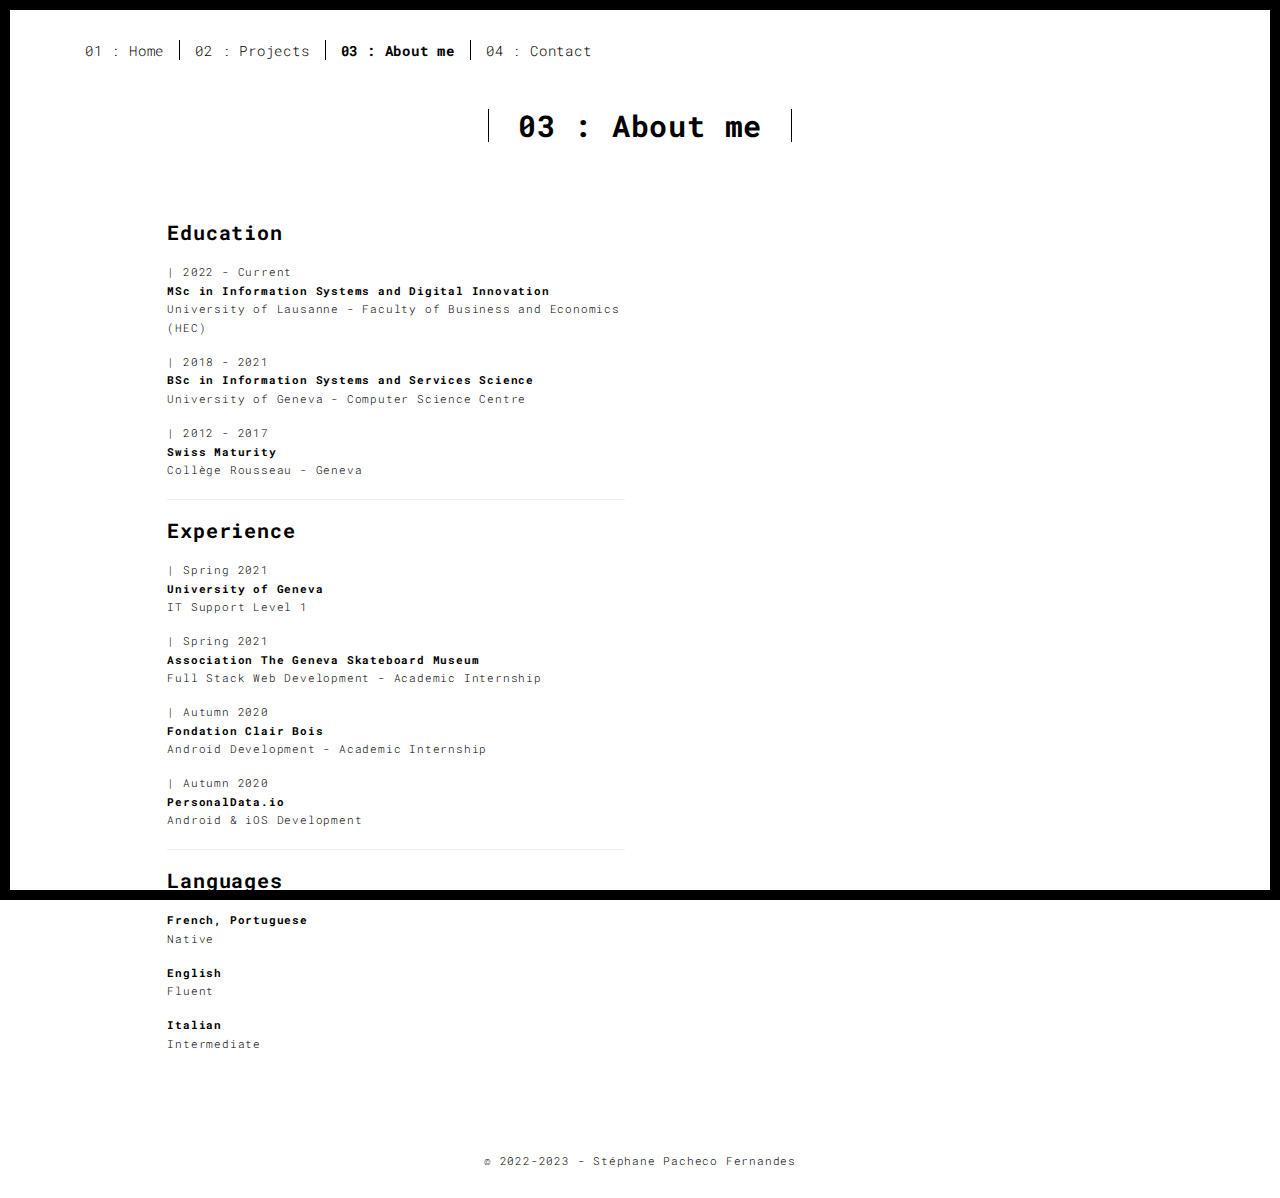
==== commit 218fadfd: "maj" ====
--- a/about.html
+++ b/about.html
@@ -38,7 +38,7 @@
       <div class="collapse navbar-collapse" id="navbar-collapse">
         <ul class="nav navbar-nav ">
           <li><a href="./index.html" title="">01 : Home</a></li>
-          <li><a href="./works.html" title="">02 : Works</a></li>
+          <li><a href="./works.html" title="">02 : Projects</a></li>
           <li><a href="./about.html" title="">03 : About me</a></li>
           <li><a href="./contact.html" title="">04 : Contact</a></li>
         </ul>
@@ -115,7 +115,7 @@
 
                 </div>
                 <div class="col-xs-12 col-md-6">
-                  <img src="./assets/images/profil2.jpg" class="img-responsive" alt=""><br>
+                  <img src="./assets/images/profil3.jpg" class="img-responsive" alt=""><br>
                 </div>
               </div>
             </div>
@@ -132,7 +132,7 @@
   <div class="container">
     <div class="row">
       <div class="col-xs-12">
-        <p>© 2022 - Stéphane Pacheco Fernandes</p>      </div>
+        <p>© 2022-2023 - Stéphane Pacheco Fernandes</p>      </div>
     </div>
   </div>
 </footer>
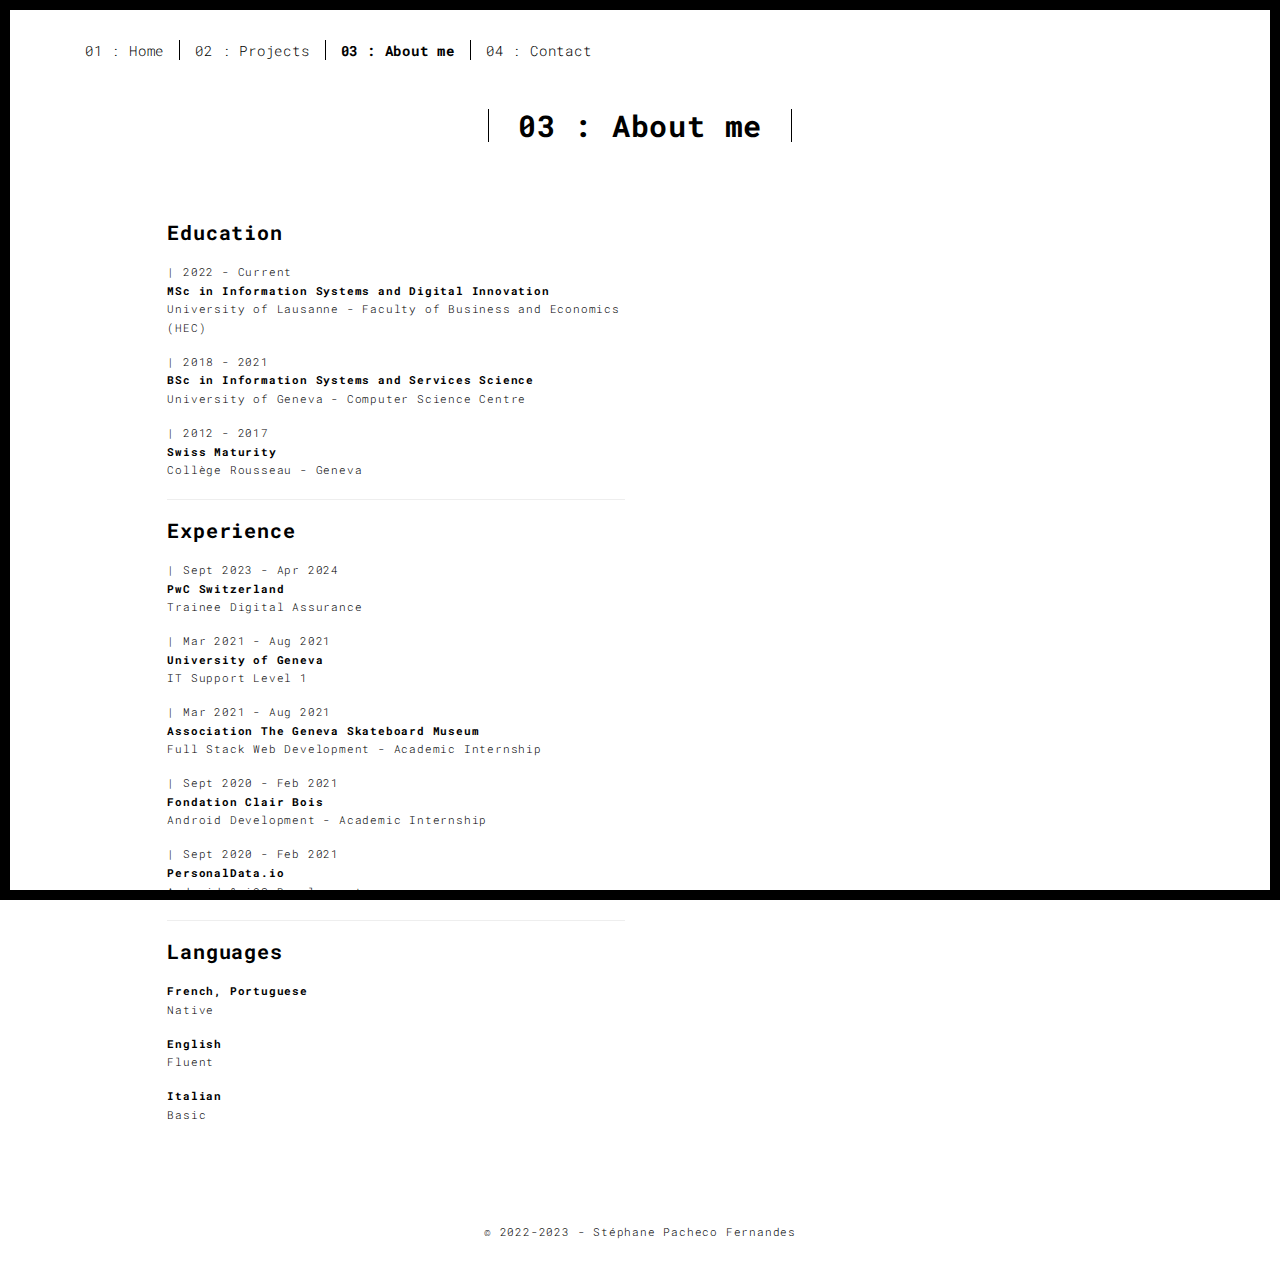
==== commit 29df1093: "update 2.0" ====
--- a/about.html
+++ b/about.html
@@ -14,6 +14,8 @@
 
   <link rel="apple-touch-icon" sizes="180x180" href="./assets/apple-icon-180x180.png">
   <link href="./assets/favicon.ico" rel="icon">
+  <link rel="icon" type="image/x-icon" href="./assets/apple-icon-180x180.png">
+
 
   <title>SPF</title>
 
@@ -79,22 +81,27 @@
                   <h3>Experience</h3>
 
                   <p style="line-height:1.7;">
-                    | Spring 2021<br>
+                    | Sept 2023 - Apr 2024<br>
+                    <b>PwC Switzerland</b><br>
+                    Trainee Digital Assurance</p>
+
+                  <p style="line-height:1.7;">
+                    | Mar 2021 - Aug 2021<br>
                     <b>University of Geneva</b><br>
                     IT Support Level 1</p>
 
                   <p style="line-height:1.7;">
-                    | Spring 2021<br>
+                    | Mar 2021 - Aug 2021<br>
                     <b>Association The Geneva Skateboard Museum</b><br>
                     Full Stack Web Development - Academic Internship</p>
 
                   <p style="line-height:1.7;">
-                    | Autumn 2020<br>
+                    | Sept 2020 - Feb 2021<br>
                     <b>Fondation Clair Bois</b><br>
                     Android Development - Academic Internship</p>
 
                   <p style="line-height:1.7;">
-                    | Autumn 2020<br>
+                    | Sept 2020 - Feb 2021<br>
                     <b>PersonalData.io</b><br>
                     Android & iOS Development</p><hr>
 
@@ -110,7 +117,7 @@
 
                     <p style="line-height:1.7;">
                     <b>Italian</b><br>
-                    Intermediate</p>
+                    Basic</p>
 
 
                 </div>
--- a/main.3f6952e4.css
+++ b/main.3f6952e4.css
@@ -8,7 +8,22 @@
 /*! Source: https://github.com/h5bp/html5-boilerplate/blob/master/src/css/main.css */@media print{*,:after,:before{background:transparent!important;color:#000!important;box-shadow:none!important;text-shadow:none!important}a,a:visited{text-decoration:underline}a[href]:after{content:" (" attr(href) ")"}abbr[title]:after{content:" (" attr(title) ")"}a[href^="#"]:after,a[href^="javascript:"]:after{content:""}blockquote,pre{border:1px solid #999;page-break-inside:avoid}thead{display:table-header-group}img,tr{page-break-inside:avoid}img{max-width:100%!important}h2,h3,p{orphans:3;widows:3}h2,h3{page-break-after:avoid}.navbar{display:none}.btn>.caret,.dropup>.btn>.caret{border-top-color:#000!important}.label{border:1px solid #000}.table{border-collapse:collapse!important}.table td,.table th{background-color:#fff!important}.table-bordered td,.table-bordered th{border:1px solid #ddd!important}}*,:after,:before{-webkit-box-sizing:border-box;-moz-box-sizing:border-box;box-sizing:border-box}html{font-size:10px;-webkit-tap-highlight-color:transparent}body{font-family:Roboto Mono,Helvetica,Arial,sans-serif;font-size:11px;line-height:1.78;color:#000;background-color:#fff}button,input,select,textarea{font-family:inherit;font-size:inherit;line-height:inherit}a{color:#001aff;text-decoration:none}a:focus,a:hover{color:#0012b3;text-decoration:underline}a:focus{outline:5px auto -webkit-focus-ring-color;outline-offset:-2px}figure{margin:0}img{vertical-align:middle}.img-responsive{display:block;max-width:100%;height:auto}.img-rounded{border-radius:0}.img-thumbnail{padding:4px;line-height:1.78;background-color:#fff;border:1px solid #ddd;border-radius:0;-webkit-transition:all .2s ease-in-out;-o-transition:all .2s ease-in-out;transition:all .2s ease-in-out;display:inline-block;max-width:100%;height:auto}.img-circle{border-radius:50%}hr{margin-top:19px;margin-bottom:19px;border:0;border-top:1px solid #eee}.sr-only{position:absolute;width:1px;height:1px;margin:-1px;padding:0;overflow:hidden;clip:rect(0,0,0,0);border:0}.sr-only-focusable:active,.sr-only-focusable:focus{position:static;width:auto;height:auto;margin:0;overflow:visible;clip:auto}[role=button]{cursor:pointer}.h1,.h2,.h3,.h4,.h5,.h6,h1,h2,h3,h4,h5,h6{font-family:Roboto Mono,Helvetica,Arial,sans-serif;font-weight:700;line-height:1.1;color:#000}.h1 .small,.h1 small,.h2 .small,.h2 small,.h3 .small,.h3 small,.h4 .small,.h4 small,.h5 .small,.h5 small,.h6 .small,.h6 small,h1 .small,h1 small,h2 .small,h2 small,h3 .small,h3 small,h4 .small,h4 small,h5 .small,h5 small,h6 .small,h6 small{font-weight:400;line-height:1;color:#777}.h1,.h2,.h3,h1,h2,h3{margin-top:19px;margin-bottom:9.5px}.h1 .small,.h1 small,.h2 .small,.h2 small,.h3 .small,.h3 small,h1 .small,h1 small,h2 .small,h2 small,h3 .small,h3 small{font-size:65%}.h4,.h5,.h6,h4,h5,h6{margin-top:9.5px;margin-bottom:9.5px}.h4 .small,.h4 small,.h5 .small,.h5 small,.h6 .small,.h6 small,h4 .small,h4 small,h5 .small,h5 small,h6 .small,h6 small{font-size:75%}.h1,h1{font-size:70px}.h2,h2{font-size:30px}.h3,h3{font-size:20px}.h4,.h5,h4,h5{font-size:11px}.h6,h6{font-size:10px}p{margin:0 0 9.5px}.lead{margin-bottom:19px;font-size:12px;font-weight:300;line-height:1.4}@media (min-width:768px){.lead{font-size:16.5px}}.small,small{font-size:90%}.mark,mark{background-color:#fcf8e3;padding:.2em}.text-left{text-align:left}.text-right{text-align:right}.text-center{text-align:center}.text-justify{text-align:justify}.text-nowrap{white-space:nowrap}.text-lowercase{text-transform:lowercase}.initialism,.text-uppercase{text-transform:uppercase}.text-capitalize{text-transform:capitalize}.text-muted{color:#777}.text-primary{color:#001aff}a.text-primary:focus,a.text-primary:hover{color:#0015cc}.text-success{color:#fff}a.text-success:focus,a.text-success:hover{color:#e6e6e6}.text-info{color:#31708f}a.text-info:focus,a.text-info:hover{color:#245269}.text-warning{color:#8a6d3b}a.text-warning:focus,a.text-warning:hover{color:#66512c}.text-danger{color:#fff}a.text-danger:focus,a.text-danger:hover{color:#e6e6e6}.bg-primary{color:#fff;background-color:#001aff}a.bg-primary:focus,a.bg-primary:hover{background-color:#0015cc}.bg-success,a.bg-success:focus,a.bg-success:hover{background-color:#000}.bg-info{background-color:#d9edf7}a.bg-info:focus,a.bg-info:hover{background-color:#afd9ee}.bg-warning{background-color:#fcf8e3}a.bg-warning:focus,a.bg-warning:hover{background-color:#f7ecb5}.bg-danger{background-color:red}a.bg-danger:focus,a.bg-danger:hover{background-color:#c00}.page-header{padding-bottom:8.5px;margin:38px 0 19px;border-bottom:1px solid #eee}ol,ul{margin-top:0;margin-bottom:9.5px}ol ol,ol ul,ul ol,ul ul{margin-bottom:0}.list-inline,.list-unstyled{padding-left:0;list-style:none}.list-inline{margin-left:-5px}.list-inline>li{display:inline-block;padding-left:5px;padding-right:5px}dl{margin-top:0;margin-bottom:19px}dd,dt{line-height:1.78}dt{font-weight:700}dd{margin-left:0}.dl-horizontal dd:after,.dl-horizontal dd:before{content:" ";display:table}.dl-horizontal dd:after{clear:both}@media (min-width:768px){.dl-horizontal dt{float:left;width:160px;clear:left;text-align:right;overflow:hidden;text-overflow:ellipsis;white-space:nowrap}.dl-horizontal dd{margin-left:180px}}abbr[data-original-title],abbr[title]{cursor:help;border-bottom:1px dotted #777}.initialism{font-size:90%}blockquote{padding:9.5px 19px;margin:0 0 19px;font-size:13.75px;border-left:5px solid #eee}blockquote ol:last-child,blockquote p:last-child,blockquote ul:last-child{margin-bottom:0}blockquote .small,blockquote footer,blockquote small{display:block;font-size:80%;line-height:1.78;color:#777}blockquote .small:before,blockquote footer:before,blockquote small:before{content:"\2014   \A0"}.blockquote-reverse,blockquote.pull-right{padding-right:15px;padding-left:0;border-right:5px solid #eee;border-left:0;text-align:right}.blockquote-reverse .small:before,.blockquote-reverse footer:before,.blockquote-reverse small:before,blockquote.pull-right .small:before,blockquote.pull-right footer:before,blockquote.pull-right small:before{content:""}.blockquote-reverse .small:after,.blockquote-reverse footer:after,.blockquote-reverse small:after,blockquote.pull-right .small:after,blockquote.pull-right footer:after,blockquote.pull-right small:after{content:"\A0   \2014"}address{margin-bottom:19px;font-style:normal;line-height:1.78}code,kbd,pre,samp{font-family:Menlo,Monaco,Consolas,Courier New,monospace}code{color:#c7254e;background-color:#f9f2f4}code,kbd{padding:2px 4px;font-size:90%;border-radius:0}kbd{color:#fff;background-color:#333;box-shadow:inset 0 -1px 0 rgba(0,0,0,.25)}kbd kbd{padding:0;font-size:100%;font-weight:700;box-shadow:none}pre{display:block;padding:9px;margin:0 0 9.5px;font-size:10px;line-height:1.78;word-break:break-all;word-wrap:break-word;color:#333;background-color:#f5f5f5;border:1px solid #ccc;border-radius:0}pre code{padding:0;font-size:inherit;color:inherit;white-space:pre-wrap;background-color:transparent;border-radius:0}.pre-scrollable{max-height:340px;overflow-y:scroll}.container{margin-right:auto;margin-left:auto;padding-left:15px;padding-right:15px}.container:after,.container:before{content:" ";display:table}.container:after{clear:both}@media (min-width:768px){.container{width:750px}}@media (min-width:992px){.container{width:970px}}@media (min-width:1200px){.container{width:1170px}}.container-fluid{margin-right:auto;margin-left:auto;padding-left:15px;padding-right:15px}.container-fluid:after,.container-fluid:before{content:" ";display:table}.container-fluid:after{clear:both}.row{margin-left:-15px;margin-right:-15px}.row:after,.row:before{content:" ";display:table}.row:after{clear:both}.col-lg-1,.col-lg-2,.col-lg-3,.col-lg-4,.col-lg-5,.col-lg-6,.col-lg-7,.col-lg-8,.col-lg-9,.col-lg-10,.col-lg-11,.col-lg-12,.col-md-1,.col-md-2,.col-md-3,.col-md-4,.col-md-5,.col-md-6,.col-md-7,.col-md-8,.col-md-9,.col-md-10,.col-md-11,.col-md-12,.col-sm-1,.col-sm-2,.col-sm-3,.col-sm-4,.col-sm-5,.col-sm-6,.col-sm-7,.col-sm-8,.col-sm-9,.col-sm-10,.col-sm-11,.col-sm-12,.col-xs-1,.col-xs-2,.col-xs-3,.col-xs-4,.col-xs-5,.col-xs-6,.col-xs-7,.col-xs-8,.col-xs-9,.col-xs-10,.col-xs-11,.col-xs-12{position:relative;min-height:1px;padding-left:15px;padding-right:15px}.col-xs-1,.col-xs-2,.col-xs-3,.col-xs-4,.col-xs-5,.col-xs-6,.col-xs-7,.col-xs-8,.col-xs-9,.col-xs-10,.col-xs-11,.col-xs-12{float:left}.col-xs-1{width:8.33333%}.col-xs-2{width:16.66667%}.col-xs-3{width:25%}.col-xs-4{width:33.33333%}.col-xs-5{width:41.66667%}.col-xs-6{width:50%}.col-xs-7{width:58.33333%}.col-xs-8{width:66.66667%}.col-xs-9{width:75%}.col-xs-10{width:83.33333%}.col-xs-11{width:91.66667%}.col-xs-12{width:100%}.col-xs-pull-0{right:auto}.col-xs-pull-1{right:8.33333%}.col-xs-pull-2{right:16.66667%}.col-xs-pull-3{right:25%}.col-xs-pull-4{right:33.33333%}.col-xs-pull-5{right:41.66667%}.col-xs-pull-6{right:50%}.col-xs-pull-7{right:58.33333%}.col-xs-pull-8{right:66.66667%}.col-xs-pull-9{right:75%}.col-xs-pull-10{right:83.33333%}.col-xs-pull-11{right:91.66667%}.col-xs-pull-12{right:100%}.col-xs-push-0{left:auto}.col-xs-push-1{left:8.33333%}.col-xs-push-2{left:16.66667%}.col-xs-push-3{left:25%}.col-xs-push-4{left:33.33333%}.col-xs-push-5{left:41.66667%}.col-xs-push-6{left:50%}.col-xs-push-7{left:58.33333%}.col-xs-push-8{left:66.66667%}.col-xs-push-9{left:75%}.col-xs-push-10{left:83.33333%}.col-xs-push-11{left:91.66667%}.col-xs-push-12{left:100%}.col-xs-offset-0{margin-left:0}.col-xs-offset-1{margin-left:8.33333%}.col-xs-offset-2{margin-left:16.66667%}.col-xs-offset-3{margin-left:25%}.col-xs-offset-4{margin-left:33.33333%}.col-xs-offset-5{margin-left:41.66667%}.col-xs-offset-6{margin-left:50%}.col-xs-offset-7{margin-left:58.33333%}.col-xs-offset-8{margin-left:66.66667%}.col-xs-offset-9{margin-left:75%}.col-xs-offset-10{margin-left:83.33333%}.col-xs-offset-11{margin-left:91.66667%}.col-xs-offset-12{margin-left:100%}@media (min-width:768px){.col-sm-1,.col-sm-2,.col-sm-3,.col-sm-4,.col-sm-5,.col-sm-6,.col-sm-7,.col-sm-8,.col-sm-9,.col-sm-10,.col-sm-11,.col-sm-12{float:left}.col-sm-1{width:8.33333%}.col-sm-2{width:16.66667%}.col-sm-3{width:25%}.col-sm-4{width:33.33333%}.col-sm-5{width:41.66667%}.col-sm-6{width:50%}.col-sm-7{width:58.33333%}.col-sm-8{width:66.66667%}.col-sm-9{width:75%}.col-sm-10{width:83.33333%}.col-sm-11{width:91.66667%}.col-sm-12{width:100%}.col-sm-pull-0{right:auto}.col-sm-pull-1{right:8.33333%}.col-sm-pull-2{right:16.66667%}.col-sm-pull-3{right:25%}.col-sm-pull-4{right:33.33333%}.col-sm-pull-5{right:41.66667%}.col-sm-pull-6{right:50%}.col-sm-pull-7{right:58.33333%}.col-sm-pull-8{right:66.66667%}.col-sm-pull-9{right:75%}.col-sm-pull-10{right:83.33333%}.col-sm-pull-11{right:91.66667%}.col-sm-pull-12{right:100%}.col-sm-push-0{left:auto}.col-sm-push-1{left:8.33333%}.col-sm-push-2{left:16.66667%}.col-sm-push-3{left:25%}.col-sm-push-4{left:33.33333%}.col-sm-push-5{left:41.66667%}.col-sm-push-6{left:50%}.col-sm-push-7{left:58.33333%}.col-sm-push-8{left:66.66667%}.col-sm-push-9{left:75%}.col-sm-push-10{left:83.33333%}.col-sm-push-11{left:91.66667%}.col-sm-push-12{left:100%}.col-sm-offset-0{margin-left:0}.col-sm-offset-1{margin-left:8.33333%}.col-sm-offset-2{margin-left:16.66667%}.col-sm-offset-3{margin-left:25%}.col-sm-offset-4{margin-left:33.33333%}.col-sm-offset-5{margin-left:41.66667%}.col-sm-offset-6{margin-left:50%}.col-sm-offset-7{margin-left:58.33333%}.col-sm-offset-8{margin-left:66.66667%}.col-sm-offset-9{margin-left:75%}.col-sm-offset-10{margin-left:83.33333%}.col-sm-offset-11{margin-left:91.66667%}.col-sm-offset-12{margin-left:100%}}@media (min-width:992px){.col-md-1,.col-md-2,.col-md-3,.col-md-4,.col-md-5,.col-md-6,.col-md-7,.col-md-8,.col-md-9,.col-md-10,.col-md-11,.col-md-12{float:left}.col-md-1{width:8.33333%}.col-md-2{width:16.66667%}.col-md-3{width:25%}.col-md-4{width:33.33333%}.col-md-5{width:41.66667%}.col-md-6{width:50%}.col-md-7{width:58.33333%}.col-md-8{width:66.66667%}.col-md-9{width:75%}.col-md-10{width:83.33333%}.col-md-11{width:91.66667%}.col-md-12{width:100%}.col-md-pull-0{right:auto}.col-md-pull-1{right:8.33333%}.col-md-pull-2{right:16.66667%}.col-md-pull-3{right:25%}.col-md-pull-4{right:33.33333%}.col-md-pull-5{right:41.66667%}.col-md-pull-6{right:50%}.col-md-pull-7{right:58.33333%}.col-md-pull-8{right:66.66667%}.col-md-pull-9{right:75%}.col-md-pull-10{right:83.33333%}.col-md-pull-11{right:91.66667%}.col-md-pull-12{right:100%}.col-md-push-0{left:auto}.col-md-push-1{left:8.33333%}.col-md-push-2{left:16.66667%}.col-md-push-3{left:25%}.col-md-push-4{left:33.33333%}.col-md-push-5{left:41.66667%}.col-md-push-6{left:50%}.col-md-push-7{left:58.33333%}.col-md-push-8{left:66.66667%}.col-md-push-9{left:75%}.col-md-push-10{left:83.33333%}.col-md-push-11{left:91.66667%}.col-md-push-12{left:100%}.col-md-offset-0{margin-left:0}.col-md-offset-1{margin-left:8.33333%}.col-md-offset-2{margin-left:16.66667%}.col-md-offset-3{margin-left:25%}.col-md-offset-4{margin-left:33.33333%}.col-md-offset-5{margin-left:41.66667%}.col-md-offset-6{margin-left:50%}.col-md-offset-7{margin-left:58.33333%}.col-md-offset-8{margin-left:66.66667%}.col-md-offset-9{margin-left:75%}.col-md-offset-10{margin-left:83.33333%}.col-md-offset-11{margin-left:91.66667%}.col-md-offset-12{margin-left:100%}}@media (min-width:1200px){.col-lg-1,.col-lg-2,.col-lg-3,.col-lg-4,.col-lg-5,.col-lg-6,.col-lg-7,.col-lg-8,.col-lg-9,.col-lg-10,.col-lg-11,.col-lg-12{float:left}.col-lg-1{width:8.33333%}.col-lg-2{width:16.66667%}.col-lg-3{width:25%}.col-lg-4{width:33.33333%}.col-lg-5{width:41.66667%}.col-lg-6{width:50%}.col-lg-7{width:58.33333%}.col-lg-8{width:66.66667%}.col-lg-9{width:75%}.col-lg-10{width:83.33333%}.col-lg-11{width:91.66667%}.col-lg-12{width:100%}.col-lg-pull-0{right:auto}.col-lg-pull-1{right:8.33333%}.col-lg-pull-2{right:16.66667%}.col-lg-pull-3{right:25%}.col-lg-pull-4{right:33.33333%}.col-lg-pull-5{right:41.66667%}.col-lg-pull-6{right:50%}.col-lg-pull-7{right:58.33333%}.col-lg-pull-8{right:66.66667%}.col-lg-pull-9{right:75%}.col-lg-pull-10{right:83.33333%}.col-lg-pull-11{right:91.66667%}.col-lg-pull-12{right:100%}.col-lg-push-0{left:auto}.col-lg-push-1{left:8.33333%}.col-lg-push-2{left:16.66667%}.col-lg-push-3{left:25%}.col-lg-push-4{left:33.33333%}.col-lg-push-5{left:41.66667%}.col-lg-push-6{left:50%}.col-lg-push-7{left:58.33333%}.col-lg-push-8{left:66.66667%}.col-lg-push-9{left:75%}.col-lg-push-10{left:83.33333%}.col-lg-push-11{left:91.66667%}.col-lg-push-12{left:100%}.col-lg-offset-0{margin-left:0}.col-lg-offset-1{margin-left:8.33333%}.col-lg-offset-2{margin-left:16.66667%}.col-lg-offset-3{margin-left:25%}.col-lg-offset-4{margin-left:33.33333%}.col-lg-offset-5{margin-left:41.66667%}.col-lg-offset-6{margin-left:50%}.col-lg-offset-7{margin-left:58.33333%}.col-lg-offset-8{margin-left:66.66667%}.col-lg-offset-9{margin-left:75%}.col-lg-offset-10{margin-left:83.33333%}.col-lg-offset-11{margin-left:91.66667%}.col-lg-offset-12{margin-left:100%}}table{background-color:transparent}caption{padding-top:8px;padding-bottom:8px;color:#777}caption,th{text-align:left}.table{width:100%;max-width:100%;margin-bottom:19px}.table>tbody>tr>td,.table>tbody>tr>th,.table>tfoot>tr>td,.table>tfoot>tr>th,.table>thead>tr>td,.table>thead>tr>th{padding:8px;line-height:1.78;vertical-align:top;border-top:1px solid #ddd}.table>thead>tr>th{vertical-align:bottom;border-bottom:2px solid #ddd}.table>caption+thead>tr:first-child>td,.table>caption+thead>tr:first-child>th,.table>colgroup+thead>tr:first-child>td,.table>colgroup+thead>tr:first-child>th,.table>thead:first-child>tr:first-child>td,.table>thead:first-child>tr:first-child>th{border-top:0}.table>tbody+tbody{border-top:2px solid #ddd}.table .table{background-color:#fff}.table-condensed>tbody>tr>td,.table-condensed>tbody>tr>th,.table-condensed>tfoot>tr>td,.table-condensed>tfoot>tr>th,.table-condensed>thead>tr>td,.table-condensed>thead>tr>th{padding:5px}.table-bordered,.table-bordered>tbody>tr>td,.table-bordered>tbody>tr>th,.table-bordered>tfoot>tr>td,.table-bordered>tfoot>tr>th,.table-bordered>thead>tr>td,.table-bordered>thead>tr>th{border:1px solid #ddd}.table-bordered>thead>tr>td,.table-bordered>thead>tr>th{border-bottom-width:2px}.table-striped>tbody>tr:nth-of-type(odd){background-color:#f9f9f9}.table-hover>tbody>tr:hover{background-color:#f5f5f5}table col[class*=col-]{position:static;float:none;display:table-column}table td[class*=col-],table th[class*=col-]{position:static;float:none;display:table-cell}.table>tbody>tr.active>td,.table>tbody>tr.active>th,.table>tbody>tr>td.active,.table>tbody>tr>th.active,.table>tfoot>tr.active>td,.table>tfoot>tr.active>th,.table>tfoot>tr>td.active,.table>tfoot>tr>th.active,.table>thead>tr.active>td,.table>thead>tr.active>th,.table>thead>tr>td.active,.table>thead>tr>th.active{background-color:#f5f5f5}.table-hover>tbody>tr.active:hover>td,.table-hover>tbody>tr.active:hover>th,.table-hover>tbody>tr:hover>.active,.table-hover>tbody>tr>td.active:hover,.table-hover>tbody>tr>th.active:hover{background-color:#e8e8e8}.table-hover>tbody>tr.success:hover>td,.table-hover>tbody>tr.success:hover>th,.table-hover>tbody>tr:hover>.success,.table-hover>tbody>tr>td.success:hover,.table-hover>tbody>tr>th.success:hover,.table>tbody>tr.success>td,.table>tbody>tr.success>th,.table>tbody>tr>td.success,.table>tbody>tr>th.success,.table>tfoot>tr.success>td,.table>tfoot>tr.success>th,.table>tfoot>tr>td.success,.table>tfoot>tr>th.success,.table>thead>tr.success>td,.table>thead>tr.success>th,.table>thead>tr>td.success,.table>thead>tr>th.success{background-color:#000}.table>tbody>tr.info>td,.table>tbody>tr.info>th,.table>tbody>tr>td.info,.table>tbody>tr>th.info,.table>tfoot>tr.info>td,.table>tfoot>tr.info>th,.table>tfoot>tr>td.info,.table>tfoot>tr>th.info,.table>thead>tr.info>td,.table>thead>tr.info>th,.table>thead>tr>td.info,.table>thead>tr>th.info{background-color:#d9edf7}.table-hover>tbody>tr.info:hover>td,.table-hover>tbody>tr.info:hover>th,.table-hover>tbody>tr:hover>.info,.table-hover>tbody>tr>td.info:hover,.table-hover>tbody>tr>th.info:hover{background-color:#c4e3f3}.table>tbody>tr.warning>td,.table>tbody>tr.warning>th,.table>tbody>tr>td.warning,.table>tbody>tr>th.warning,.table>tfoot>tr.warning>td,.table>tfoot>tr.warning>th,.table>tfoot>tr>td.warning,.table>tfoot>tr>th.warning,.table>thead>tr.warning>td,.table>thead>tr.warning>th,.table>thead>tr>td.warning,.table>thead>tr>th.warning{background-color:#fcf8e3}.table-hover>tbody>tr.warning:hover>td,.table-hover>tbody>tr.warning:hover>th,.table-hover>tbody>tr:hover>.warning,.table-hover>tbody>tr>td.warning:hover,.table-hover>tbody>tr>th.warning:hover{background-color:#faf2cc}.table>tbody>tr.danger>td,.table>tbody>tr.danger>th,.table>tbody>tr>td.danger,.table>tbody>tr>th.danger,.table>tfoot>tr.danger>td,.table>tfoot>tr.danger>th,.table>tfoot>tr>td.danger,.table>tfoot>tr>th.danger,.table>thead>tr.danger>td,.table>thead>tr.danger>th,.table>thead>tr>td.danger,.table>thead>tr>th.danger{background-color:red}.table-hover>tbody>tr.danger:hover>td,.table-hover>tbody>tr.danger:hover>th,.table-hover>tbody>tr:hover>.danger,.table-hover>tbody>tr>td.danger:hover,.table-hover>tbody>tr>th.danger:hover{background-color:#e60000}.table-responsive{overflow-x:auto;min-height:.01%}@media screen and (max-width:767px){.table-responsive{width:100%;margin-bottom:14.25px;overflow-y:hidden;-ms-overflow-style:-ms-autohiding-scrollbar;border:1px solid #ddd}.table-responsive>.table{margin-bottom:0}.table-responsive>.table>tbody>tr>td,.table-responsive>.table>tbody>tr>th,.table-responsive>.table>tfoot>tr>td,.table-responsive>.table>tfoot>tr>th,.table-responsive>.table>thead>tr>td,.table-responsive>.table>thead>tr>th{white-space:nowrap}.table-responsive>.table-bordered{border:0}.table-responsive>.table-bordered>tbody>tr>td:first-child,.table-responsive>.table-bordered>tbody>tr>th:first-child,.table-responsive>.table-bordered>tfoot>tr>td:first-child,.table-responsive>.table-bordered>tfoot>tr>th:first-child,.table-responsive>.table-bordered>thead>tr>td:first-child,.table-responsive>.table-bordered>thead>tr>th:first-child{border-left:0}.table-responsive>.table-bordered>tbody>tr>td:last-child,.table-responsive>.table-bordered>tbody>tr>th:last-child,.table-responsive>.table-bordered>tfoot>tr>td:last-child,.table-responsive>.table-bordered>tfoot>tr>th:last-child,.table-responsive>.table-bordered>thead>tr>td:last-child,.table-responsive>.table-bordered>thead>tr>th:last-child{border-right:0}.table-responsive>.table-bordered>tbody>tr:last-child>td,.table-responsive>.table-bordered>tbody>tr:last-child>th,.table-responsive>.table-bordered>tfoot>tr:last-child>td,.table-responsive>.table-bordered>tfoot>tr:last-child>th{border-bottom:0}}fieldset{margin:0;min-width:0}fieldset,legend{padding:0;border:0}legend{display:block;width:100%;margin-bottom:19px;font-size:16.5px;line-height:inherit;color:#333;border-bottom:1px solid #e5e5e5}label{display:inline-block;max-width:100%;margin-bottom:5px;font-weight:700}input[type=search]{-webkit-box-sizing:border-box;-moz-box-sizing:border-box;box-sizing:border-box}input[type=checkbox],input[type=radio]{margin:4px 0 0;margin-top:1px\9;line-height:normal}input[type=file]{display:block}input[type=range]{display:block;width:100%}select[multiple],select[size]{height:auto}input[type=checkbox]:focus,input[type=file]:focus,input[type=radio]:focus{outline:5px auto -webkit-focus-ring-color;outline-offset:-2px}output{padding-top:9px}.form-control,output{display:block;font-size:11px;line-height:1.78;color:#555}.form-control{width:100%;height:40px;padding:8px 14px;background-color:#fff;background-image:none;border:1px solid #000;border-radius:0;-webkit-box-shadow:inset 0 1px 1px rgba(0,0,0,.075);box-shadow:inset 0 1px 1px rgba(0,0,0,.075);-webkit-transition:border-color .15s ease-in-out,box-shadow .15s ease-in-out;-o-transition:border-color ease-in-out .15s,box-shadow ease-in-out .15s;transition:border-color .15s ease-in-out,box-shadow .15s ease-in-out}.form-control:focus{border-color:#66afe9;-webkit-box-shadow:inset 0 1px 1px rgba(0,0,0,.075),0 0 8px rgba(102,175,233,.6);box-shadow:inset 0 1px 1px rgba(0,0,0,.075),0 0 8px rgba(102,175,233,.6)}.form-control::-moz-placeholder{color:#999;opacity:1}.form-control:-ms-input-placeholder{color:#999}.form-control::-webkit-input-placeholder{color:#999}.form-control::-ms-expand{border:0;background-color:transparent}.form-control[disabled],.form-control[readonly],fieldset[disabled] .form-control{background-color:#eee;opacity:1}.form-control[disabled],fieldset[disabled] .form-control{cursor:not-allowed}textarea.form-control{height:auto}input[type=search]{-webkit-appearance:none}@media screen and (-webkit-min-device-pixel-ratio:0){input[type=date].form-control,input[type=datetime-local].form-control,input[type=month].form-control,input[type=time].form-control{line-height:40px}.input-group-sm>.input-group-btn>input[type=date].btn,.input-group-sm>.input-group-btn>input[type=datetime-local].btn,.input-group-sm>.input-group-btn>input[type=month].btn,.input-group-sm>.input-group-btn>input[type=time].btn,.input-group-sm>input[type=date].form-control,.input-group-sm>input[type=date].input-group-addon,.input-group-sm>input[type=datetime-local].form-control,.input-group-sm>input[type=datetime-local].input-group-addon,.input-group-sm>input[type=month].form-control,.input-group-sm>input[type=month].input-group-addon,.input-group-sm>input[type=time].form-control,.input-group-sm>input[type=time].input-group-addon,.input-group-sm input[type=date],.input-group-sm input[type=datetime-local],.input-group-sm input[type=month],.input-group-sm input[type=time],input[type=date].input-sm,input[type=datetime-local].input-sm,input[type=month].input-sm,input[type=time].input-sm{line-height:27px}.input-group-lg>.input-group-btn>input[type=date].btn,.input-group-lg>.input-group-btn>input[type=datetime-local].btn,.input-group-lg>.input-group-btn>input[type=month].btn,.input-group-lg>.input-group-btn>input[type=time].btn,.input-group-lg>input[type=date].form-control,.input-group-lg>input[type=date].input-group-addon,.input-group-lg>input[type=datetime-local].form-control,.input-group-lg>input[type=datetime-local].input-group-addon,.input-group-lg>input[type=month].form-control,.input-group-lg>input[type=month].input-group-addon,.input-group-lg>input[type=time].form-control,.input-group-lg>input[type=time].input-group-addon,.input-group-lg input[type=date],.input-group-lg input[type=datetime-local],.input-group-lg input[type=month],.input-group-lg input[type=time],input[type=date].input-lg,input[type=datetime-local].input-lg,input[type=month].input-lg,input[type=time].input-lg{line-height:41px}}.form-group{margin-bottom:15px}.checkbox,.radio{position:relative;display:block;margin-top:10px;margin-bottom:10px}.checkbox label,.radio label{min-height:19px;padding-left:20px;margin-bottom:0;font-weight:400;cursor:pointer}.checkbox-inline input[type=checkbox],.checkbox input[type=checkbox],.radio-inline input[type=radio],.radio input[type=radio]{position:absolute;margin-left:-20px;margin-top:4px\9}.checkbox+.checkbox,.radio+.radio{margin-top:-5px}.checkbox-inline,.radio-inline{position:relative;display:inline-block;padding-left:20px;margin-bottom:0;vertical-align:middle;font-weight:400;cursor:pointer}.checkbox-inline+.checkbox-inline,.radio-inline+.radio-inline{margin-top:0;margin-left:10px}.checkbox-inline.disabled,.checkbox.disabled label,.radio-inline.disabled,.radio.disabled label,fieldset[disabled] .checkbox-inline,fieldset[disabled] .checkbox label,fieldset[disabled] .radio-inline,fieldset[disabled] .radio label,fieldset[disabled] input[type=checkbox],fieldset[disabled] input[type=radio],input[type=checkbox].disabled,input[type=checkbox][disabled],input[type=radio].disabled,input[type=radio][disabled]{cursor:not-allowed}.form-control-static{padding-top:9px;padding-bottom:9px;margin-bottom:0;min-height:30px}.form-control-static.input-lg,.form-control-static.input-sm,.input-group-lg>.form-control-static.form-control,.input-group-lg>.form-control-static.input-group-addon,.input-group-lg>.input-group-btn>.form-control-static.btn,.input-group-sm>.form-control-static.form-control,.input-group-sm>.form-control-static.input-group-addon,.input-group-sm>.input-group-btn>.form-control-static.btn{padding-left:0;padding-right:0}.input-group-sm>.form-control,.input-group-sm>.input-group-addon,.input-group-sm>.input-group-btn>.btn,.input-sm{height:27px;padding:5px 10px;font-size:10px;line-height:1.5;border-radius:0}.input-group-sm>.input-group-btn>select.btn,.input-group-sm>select.form-control,.input-group-sm>select.input-group-addon,select.input-sm{height:27px;line-height:27px}.input-group-sm>.input-group-btn>select[multiple].btn,.input-group-sm>.input-group-btn>textarea.btn,.input-group-sm>select[multiple].form-control,.input-group-sm>select[multiple].input-group-addon,.input-group-sm>textarea.form-control,.input-group-sm>textarea.input-group-addon,select[multiple].input-sm,textarea.input-sm{height:auto}.form-group-sm .form-control{height:27px;padding:5px 10px;font-size:10px;line-height:1.5;border-radius:0}.form-group-sm select.form-control{height:27px;line-height:27px}.form-group-sm select[multiple].form-control,.form-group-sm textarea.form-control{height:auto}.form-group-sm .form-control-static{height:27px;min-height:29px;padding:6px 10px;font-size:10px;line-height:1.5}.input-group-lg>.form-control,.input-group-lg>.input-group-addon,.input-group-lg>.input-group-btn>.btn,.input-lg{height:41px;padding:10px 16px;font-size:14px;line-height:1.33333;border-radius:0}.input-group-lg>.input-group-btn>select.btn,.input-group-lg>select.form-control,.input-group-lg>select.input-group-addon,select.input-lg{height:41px;line-height:41px}.input-group-lg>.input-group-btn>select[multiple].btn,.input-group-lg>.input-group-btn>textarea.btn,.input-group-lg>select[multiple].form-control,.input-group-lg>select[multiple].input-group-addon,.input-group-lg>textarea.form-control,.input-group-lg>textarea.input-group-addon,select[multiple].input-lg,textarea.input-lg{height:auto}.form-group-lg .form-control{height:41px;padding:10px 16px;font-size:14px;line-height:1.33333;border-radius:0}.form-group-lg select.form-control{height:41px;line-height:41px}.form-group-lg select[multiple].form-control,.form-group-lg textarea.form-control{height:auto}.form-group-lg .form-control-static{height:41px;min-height:33px;padding:11px 16px;font-size:14px;line-height:1.33333}.has-feedback{position:relative}.has-feedback .form-control{padding-right:50px}.form-control-feedback{position:absolute;top:0;right:0;z-index:2;display:block;width:40px;height:40px;line-height:40px;text-align:center;pointer-events:none}.form-group-lg .form-control+.form-control-feedback,.input-group-lg+.form-control-feedback,.input-group-lg>.form-control+.form-control-feedback,.input-group-lg>.input-group-addon+.form-control-feedback,.input-group-lg>.input-group-btn>.btn+.form-control-feedback,.input-lg+.form-control-feedback{width:41px;height:41px;line-height:41px}.form-group-sm .form-control+.form-control-feedback,.input-group-sm+.form-control-feedback,.input-group-sm>.form-control+.form-control-feedback,.input-group-sm>.input-group-addon+.form-control-feedback,.input-group-sm>.input-group-btn>.btn+.form-control-feedback,.input-sm+.form-control-feedback{width:27px;height:27px;line-height:27px}.has-success .checkbox,.has-success .checkbox-inline,.has-success.checkbox-inline label,.has-success.checkbox label,.has-success .control-label,.has-success .help-block,.has-success .radio,.has-success .radio-inline,.has-success.radio-inline label,.has-success.radio label{color:#fff}.has-success .form-control{border-color:#fff;-webkit-box-shadow:inset 0 1px 1px rgba(0,0,0,.075);box-shadow:inset 0 1px 1px rgba(0,0,0,.075)}.has-success .form-control:focus{border-color:#e6e6e6;-webkit-box-shadow:inset 0 1px 1px rgba(0,0,0,.075),0 0 6px #fff;box-shadow:inset 0 1px 1px rgba(0,0,0,.075),0 0 6px #fff}.has-success .input-group-addon{color:#fff;border-color:#fff;background-color:#000}.has-success .form-control-feedback{color:#fff}.has-warning .checkbox,.has-warning .checkbox-inline,.has-warning.checkbox-inline label,.has-warning.checkbox label,.has-warning .control-label,.has-warning .help-block,.has-warning .radio,.has-warning .radio-inline,.has-warning.radio-inline label,.has-warning.radio label{color:#8a6d3b}.has-warning .form-control{border-color:#8a6d3b;-webkit-box-shadow:inset 0 1px 1px rgba(0,0,0,.075);box-shadow:inset 0 1px 1px rgba(0,0,0,.075)}.has-warning .form-control:focus{border-color:#66512c;-webkit-box-shadow:inset 0 1px 1px rgba(0,0,0,.075),0 0 6px #c0a16b;box-shadow:inset 0 1px 1px rgba(0,0,0,.075),0 0 6px #c0a16b}.has-warning .input-group-addon{color:#8a6d3b;border-color:#8a6d3b;background-color:#fcf8e3}.has-warning .form-control-feedback{color:#8a6d3b}.has-error .checkbox,.has-error .checkbox-inline,.has-error.checkbox-inline label,.has-error.checkbox label,.has-error .control-label,.has-error .help-block,.has-error .radio,.has-error .radio-inline,.has-error.radio-inline label,.has-error.radio label{color:#fff}.has-error .form-control{border-color:#fff;-webkit-box-shadow:inset 0 1px 1px rgba(0,0,0,.075);box-shadow:inset 0 1px 1px rgba(0,0,0,.075)}.has-error .form-control:focus{border-color:#e6e6e6;-webkit-box-shadow:inset 0 1px 1px rgba(0,0,0,.075),0 0 6px #fff;box-shadow:inset 0 1px 1px rgba(0,0,0,.075),0 0 6px #fff}.has-error .input-group-addon{color:#fff;border-color:#fff;background-color:red}.has-error .form-control-feedback{color:#fff}.has-feedback label~.form-control-feedback{top:24px}.has-feedback label.sr-only~.form-control-feedback{top:0}.help-block{display:block;margin-top:5px;margin-bottom:10px;color:#404040}@media (min-width:768px){.form-inline .form-group{display:inline-block;margin-bottom:0;vertical-align:middle}.form-inline .form-control{display:inline-block;width:auto;vertical-align:middle}.form-inline .form-control-static{display:inline-block}.form-inline .input-group{display:inline-table;vertical-align:middle}.form-inline .input-group .form-control,.form-inline .input-group .input-group-addon,.form-inline .input-group .input-group-btn{width:auto}.form-inline .input-group>.form-control{width:100%}.form-inline .control-label{margin-bottom:0;vertical-align:middle}.form-inline .checkbox,.form-inline .radio{display:inline-block;margin-top:0;margin-bottom:0;vertical-align:middle}.form-inline .checkbox label,.form-inline .radio label{padding-left:0}.form-inline .checkbox input[type=checkbox],.form-inline .radio input[type=radio]{position:relative;margin-left:0}.form-inline .has-feedback .form-control-feedback{top:0}}.form-horizontal .checkbox,.form-horizontal .checkbox-inline,.form-horizontal .radio,.form-horizontal .radio-inline{margin-top:0;margin-bottom:0;padding-top:9px}.form-horizontal .checkbox,.form-horizontal .radio{min-height:28px}.form-horizontal .form-group{margin-left:-15px;margin-right:-15px}.form-horizontal .form-group:after,.form-horizontal .form-group:before{content:" ";display:table}.form-horizontal .form-group:after{clear:both}@media (min-width:768px){.form-horizontal .control-label{text-align:right;margin-bottom:0;padding-top:9px}}.form-horizontal .has-feedback .form-control-feedback{right:15px}@media (min-width:768px){.form-horizontal .form-group-lg .control-label{padding-top:11px;font-size:14px}}@media (min-width:768px){.form-horizontal .form-group-sm .control-label{padding-top:6px;font-size:10px}}.btn{display:inline-block;margin-bottom:0;font-weight:400;text-align:center;vertical-align:middle;touch-action:manipulation;cursor:pointer;background-image:none;border:1px solid transparent;white-space:nowrap;padding:8px 14px;font-size:11px;line-height:1.78;border-radius:0;-webkit-user-select:none;-moz-user-select:none;-ms-user-select:none;user-select:none}.btn.active.focus,.btn.active:focus,.btn.focus,.btn:active.focus,.btn:active:focus,.btn:focus{outline:5px auto -webkit-focus-ring-color;outline-offset:-2px}.btn.focus,.btn:focus,.btn:hover{color:#000;text-decoration:none}.btn.active,.btn:active{outline:0;background-image:none;-webkit-box-shadow:inset 0 3px 5px rgba(0,0,0,.125);box-shadow:inset 0 3px 5px rgba(0,0,0,.125)}.btn.disabled,.btn[disabled],fieldset[disabled] .btn{cursor:not-allowed;opacity:.65;filter:alpha(opacity=65);-webkit-box-shadow:none;box-shadow:none}a.btn.disabled,fieldset[disabled] a.btn{pointer-events:none}.btn-default,.btn-default.active,.btn-default.active.focus,.btn-default.active:focus,.btn-default.active:hover,.btn-default.focus,.btn-default:active,.btn-default:active.focus,.btn-default:active:focus,.btn-default:active:hover,.btn-default:focus,.btn-default:hover,.open>.btn-default.dropdown-toggle,.open>.btn-default.dropdown-toggle.focus,.open>.btn-default.dropdown-toggle:focus,.open>.btn-default.dropdown-toggle:hover{color:#000;background-color:transparent;border-color:#000}.btn-default.active,.btn-default:active,.open>.btn-default.dropdown-toggle{background-image:none}.btn-default.disabled.focus,.btn-default.disabled:focus,.btn-default.disabled:hover,.btn-default[disabled].focus,.btn-default[disabled]:focus,.btn-default[disabled]:hover,fieldset[disabled] .btn-default.focus,fieldset[disabled] .btn-default:focus,fieldset[disabled] .btn-default:hover{background-color:transparent;border-color:#000}.btn-default .badge{color:transparent;background-color:#000}.btn-primary{color:#001aff;background-color:transparent;border-color:#001aff}.btn-primary.focus,.btn-primary:focus{color:#001aff;background-color:transparent;border-color:#000d80}.btn-primary.active,.btn-primary:active,.btn-primary:hover,.open>.btn-primary.dropdown-toggle{color:#001aff;background-color:transparent;border-color:#0014c2}.btn-primary.active.focus,.btn-primary.active:focus,.btn-primary.active:hover,.btn-primary:active.focus,.btn-primary:active:focus,.btn-primary:active:hover,.open>.btn-primary.dropdown-toggle.focus,.open>.btn-primary.dropdown-toggle:focus,.open>.btn-primary.dropdown-toggle:hover{color:#001aff;background-color:transparent;border-color:#000d80}.btn-primary.active,.btn-primary:active,.open>.btn-primary.dropdown-toggle{background-image:none}.btn-primary.disabled.focus,.btn-primary.disabled:focus,.btn-primary.disabled:hover,.btn-primary[disabled].focus,.btn-primary[disabled]:focus,.btn-primary[disabled]:hover,fieldset[disabled] .btn-primary.focus,fieldset[disabled] .btn-primary:focus,fieldset[disabled] .btn-primary:hover{background-color:transparent;border-color:#001aff}.btn-primary .badge{color:transparent;background-color:#001aff}.btn-success{color:#5cb85c;background-color:transparent;border-color:#5cb85c}.btn-success.focus,.btn-success:focus{color:#5cb85c;background-color:transparent;border-color:#2d672d}.btn-success.active,.btn-success:active,.btn-success:hover,.open>.btn-success.dropdown-toggle{color:#5cb85c;background-color:transparent;border-color:#419641}.btn-success.active.focus,.btn-success.active:focus,.btn-success.active:hover,.btn-success:active.focus,.btn-success:active:focus,.btn-success:active:hover,.open>.btn-success.dropdown-toggle.focus,.open>.btn-success.dropdown-toggle:focus,.open>.btn-success.dropdown-toggle:hover{color:#5cb85c;background-color:transparent;border-color:#2d672d}.btn-success.active,.btn-success:active,.open>.btn-success.dropdown-toggle{background-image:none}.btn-success.disabled.focus,.btn-success.disabled:focus,.btn-success.disabled:hover,.btn-success[disabled].focus,.btn-success[disabled]:focus,.btn-success[disabled]:hover,fieldset[disabled] .btn-success.focus,fieldset[disabled] .btn-success:focus,fieldset[disabled] .btn-success:hover{background-color:transparent;border-color:#5cb85c}.btn-success .badge{color:transparent;background-color:#5cb85c}.btn-info{border-color:#5bc0de}.btn-info,.btn-info.focus,.btn-info:focus{color:#5bc0de;background-color:transparent}.btn-info.focus,.btn-info:focus{border-color:#1f7e9a}.btn-info.active,.btn-info:active,.btn-info:hover,.open>.btn-info.dropdown-toggle{color:#5bc0de;background-color:transparent;border-color:#2aabd2}.btn-info.active.focus,.btn-info.active:focus,.btn-info.active:hover,.btn-info:active.focus,.btn-info:active:focus,.btn-info:active:hover,.open>.btn-info.dropdown-toggle.focus,.open>.btn-info.dropdown-toggle:focus,.open>.btn-info.dropdown-toggle:hover{color:#5bc0de;background-color:transparent;border-color:#1f7e9a}.btn-info.active,.btn-info:active,.open>.btn-info.dropdown-toggle{background-image:none}.btn-info.disabled.focus,.btn-info.disabled:focus,.btn-info.disabled:hover,.btn-info[disabled].focus,.btn-info[disabled]:focus,.btn-info[disabled]:hover,fieldset[disabled] .btn-info.focus,fieldset[disabled] .btn-info:focus,fieldset[disabled] .btn-info:hover{background-color:transparent;border-color:#5bc0de}.btn-info .badge{color:transparent;background-color:#5bc0de}.btn-warning{color:#f0ad4e;background-color:transparent;border-color:#f0ad4e}.btn-warning.focus,.btn-warning:focus{color:#f0ad4e;background-color:transparent;border-color:#b06d0f}.btn-warning.active,.btn-warning:active,.btn-warning:hover,.open>.btn-warning.dropdown-toggle{color:#f0ad4e;background-color:transparent;border-color:#eb9316}.btn-warning.active.focus,.btn-warning.active:focus,.btn-warning.active:hover,.btn-warning:active.focus,.btn-warning:active:focus,.btn-warning:active:hover,.open>.btn-warning.dropdown-toggle.focus,.open>.btn-warning.dropdown-toggle:focus,.open>.btn-warning.dropdown-toggle:hover{color:#f0ad4e;background-color:transparent;border-color:#b06d0f}.btn-warning.active,.btn-warning:active,.open>.btn-warning.dropdown-toggle{background-image:none}.btn-warning.disabled.focus,.btn-warning.disabled:focus,.btn-warning.disabled:hover,.btn-warning[disabled].focus,.btn-warning[disabled]:focus,.btn-warning[disabled]:hover,fieldset[disabled] .btn-warning.focus,fieldset[disabled] .btn-warning:focus,fieldset[disabled] .btn-warning:hover{background-color:transparent;border-color:#f0ad4e}.btn-warning .badge{color:transparent;background-color:#f0ad4e}.btn-danger{color:#d9534f;background-color:transparent;border-color:#d9534f}.btn-danger.focus,.btn-danger:focus{color:#d9534f;background-color:transparent;border-color:#8b211e}.btn-danger.active,.btn-danger:active,.btn-danger:hover,.open>.btn-danger.dropdown-toggle{color:#d9534f;background-color:transparent;border-color:#c12e2a}.btn-danger.active.focus,.btn-danger.active:focus,.btn-danger.active:hover,.btn-danger:active.focus,.btn-danger:active:focus,.btn-danger:active:hover,.open>.btn-danger.dropdown-toggle.focus,.open>.btn-danger.dropdown-toggle:focus,.open>.btn-danger.dropdown-toggle:hover{color:#d9534f;background-color:transparent;border-color:#8b211e}.btn-danger.active,.btn-danger:active,.open>.btn-danger.dropdown-toggle{background-image:none}.btn-danger.disabled.focus,.btn-danger.disabled:focus,.btn-danger.disabled:hover,.btn-danger[disabled].focus,.btn-danger[disabled]:focus,.btn-danger[disabled]:hover,fieldset[disabled] .btn-danger.focus,fieldset[disabled] .btn-danger:focus,fieldset[disabled] .btn-danger:hover{background-color:transparent;border-color:#d9534f}.btn-danger .badge{color:transparent;background-color:#d9534f}.btn-link{color:#001aff;font-weight:400;border-radius:0}.btn-link,.btn-link.active,.btn-link:active,.btn-link[disabled],fieldset[disabled] .btn-link{background-color:transparent;-webkit-box-shadow:none;box-shadow:none}.btn-link,.btn-link:active,.btn-link:focus,.btn-link:hover{border-color:transparent}.btn-link:focus,.btn-link:hover{color:#0012b3;text-decoration:underline;background-color:transparent}.btn-link[disabled]:focus,.btn-link[disabled]:hover,fieldset[disabled] .btn-link:focus,fieldset[disabled] .btn-link:hover{color:#777;text-decoration:none}.btn-group-lg>.btn,.btn-lg{padding:10px 16px;font-size:14px;line-height:1.33333;border-radius:0}.btn-group-sm>.btn,.btn-sm{padding:5px 10px;font-size:10px;line-height:1.5;border-radius:0}.btn-group-xs>.btn,.btn-xs{padding:1px 5px;font-size:10px;line-height:1.5;border-radius:0}.btn-block{display:block;width:100%}.btn-block+.btn-block{margin-top:5px}input[type=button].btn-block,input[type=reset].btn-block,input[type=submit].btn-block{width:100%}.fade{opacity:0;-webkit-transition:opacity .15s linear;-o-transition:opacity .15s linear;transition:opacity .15s linear}.fade.in{opacity:1}.collapse{display:none}.collapse.in{display:block}tr.collapse.in{display:table-row}tbody.collapse.in{display:table-row-group}.collapsing{position:relative;height:0;overflow:hidden;-webkit-transition-property:height,visibility;transition-property:height,visibility;-webkit-transition-duration:.35s;transition-duration:.35s;-webkit-transition-timing-function:ease;transition-timing-function:ease}.caret{display:inline-block;width:0;height:0;margin-left:2px;vertical-align:middle;border-top:4px dashed;border-top:4px solid\9;border-right:4px solid transparent;border-left:4px solid transparent}.dropdown,.dropup{position:relative}.dropdown-toggle:focus{outline:0}.dropdown-menu{position:absolute;top:100%;left:0;z-index:1000;display:none;float:left;min-width:160px;padding:5px 0;margin:2px 0 0;list-style:none;font-size:11px;text-align:left;background-color:#fff;border:1px solid #ccc;border:1px solid rgba(0,0,0,.15);border-radius:0;-webkit-box-shadow:0 6px 12px rgba(0,0,0,.175);box-shadow:0 6px 12px rgba(0,0,0,.175);background-clip:padding-box}.dropdown-menu.pull-right{right:0;left:auto}.dropdown-menu .divider{height:1px;margin:8.5px 0;overflow:hidden;background-color:#e5e5e5}.dropdown-menu>li>a{display:block;padding:3px 20px;clear:both;font-weight:400;line-height:1.78;color:#333;white-space:nowrap}.dropdown-menu>li>a:focus,.dropdown-menu>li>a:hover{text-decoration:none;color:#262626;background-color:#f5f5f5}.dropdown-menu>.active>a,.dropdown-menu>.active>a:focus,.dropdown-menu>.active>a:hover{color:#fff;text-decoration:none;outline:0;background-color:#001aff}.dropdown-menu>.disabled>a,.dropdown-menu>.disabled>a:focus,.dropdown-menu>.disabled>a:hover{color:#777}.dropdown-menu>.disabled>a:focus,.dropdown-menu>.disabled>a:hover{text-decoration:none;background-color:transparent;background-image:none;filter:progid:DXImageTransform.Microsoft.gradient(enabled = false);cursor:not-allowed}.open>.dropdown-menu{display:block}.open>a{outline:0}.dropdown-menu-right{left:auto;right:0}.dropdown-menu-left{left:0;right:auto}.dropdown-header{display:block;padding:3px 20px;font-size:10px;line-height:1.78;color:#777;white-space:nowrap}.dropdown-backdrop{position:fixed;left:0;right:0;bottom:0;top:0;z-index:990}.pull-right>.dropdown-menu{right:0;left:auto}.dropup .caret,.navbar-fixed-bottom .dropdown .caret{border-top:0;border-bottom:4px dashed;border-bottom:4px solid\9;content:""}.dropup .dropdown-menu,.navbar-fixed-bottom .dropdown .dropdown-menu{top:auto;bottom:100%;margin-bottom:2px}@media (min-width:768px){.navbar-right .dropdown-menu{right:0;left:auto}.navbar-right .dropdown-menu-left{left:0;right:auto}}.btn-group,.btn-group-vertical{position:relative;display:inline-block;vertical-align:middle}.btn-group-vertical>.btn,.btn-group>.btn{position:relative;float:left}.btn-group-vertical>.btn.active,.btn-group-vertical>.btn:active,.btn-group-vertical>.btn:focus,.btn-group-vertical>.btn:hover,.btn-group>.btn.active,.btn-group>.btn:active,.btn-group>.btn:focus,.btn-group>.btn:hover{z-index:2}.btn-group .btn+.btn,.btn-group .btn+.btn-group,.btn-group .btn-group+.btn,.btn-group .btn-group+.btn-group{margin-left:-1px}.btn-toolbar{margin-left:-5px}.btn-toolbar:after,.btn-toolbar:before{content:" ";display:table}.btn-toolbar:after{clear:both}.btn-toolbar .btn,.btn-toolbar .btn-group,.btn-toolbar .input-group{float:left}.btn-toolbar>.btn,.btn-toolbar>.btn-group,.btn-toolbar>.input-group{margin-left:5px}.btn-group>.btn:not(:first-child):not(:last-child):not(.dropdown-toggle){border-radius:0}.btn-group>.btn:first-child{margin-left:0}.btn-group>.btn:first-child:not(:last-child):not(.dropdown-toggle){border-bottom-right-radius:0;border-top-right-radius:0}.btn-group>.btn:last-child:not(:first-child),.btn-group>.dropdown-toggle:not(:first-child){border-bottom-left-radius:0;border-top-left-radius:0}.btn-group>.btn-group{float:left}.btn-group>.btn-group:not(:first-child):not(:last-child)>.btn{border-radius:0}.btn-group>.btn-group:first-child:not(:last-child)>.btn:last-child,.btn-group>.btn-group:first-child:not(:last-child)>.dropdown-toggle{border-bottom-right-radius:0;border-top-right-radius:0}.btn-group>.btn-group:last-child:not(:first-child)>.btn:first-child{border-bottom-left-radius:0;border-top-left-radius:0}.btn-group .dropdown-toggle:active,.btn-group.open .dropdown-toggle{outline:0}.btn-group>.btn+.dropdown-toggle{padding-left:8px;padding-right:8px}.btn-group-lg.btn-group>.btn+.dropdown-toggle,.btn-group>.btn-lg+.dropdown-toggle{padding-left:12px;padding-right:12px}.btn-group.open .dropdown-toggle{-webkit-box-shadow:inset 0 3px 5px rgba(0,0,0,.125);box-shadow:inset 0 3px 5px rgba(0,0,0,.125)}.btn-group.open .dropdown-toggle.btn-link{-webkit-box-shadow:none;box-shadow:none}.btn .caret{margin-left:0}.btn-group-lg>.btn .caret,.btn-lg .caret{border-width:5px 5px 0;border-bottom-width:0}.dropup .btn-group-lg>.btn .caret,.dropup .btn-lg .caret{border-width:0 5px 5px}.btn-group-vertical>.btn,.btn-group-vertical>.btn-group,.btn-group-vertical>.btn-group>.btn{display:block;float:none;width:100%;max-width:100%}.btn-group-vertical>.btn-group:after,.btn-group-vertical>.btn-group:before{content:" ";display:table}.btn-group-vertical>.btn-group:after{clear:both}.btn-group-vertical>.btn-group>.btn{float:none}.btn-group-vertical>.btn+.btn,.btn-group-vertical>.btn+.btn-group,.btn-group-vertical>.btn-group+.btn,.btn-group-vertical>.btn-group+.btn-group{margin-top:-1px;margin-left:0}.btn-group-vertical>.btn:not(:first-child):not(:last-child){border-radius:0}.btn-group-vertical>.btn:first-child:not(:last-child),.btn-group-vertical>.btn:last-child:not(:first-child){border-top-right-radius:0;border-top-left-radius:0;border-bottom-right-radius:0;border-bottom-left-radius:0}.btn-group-vertical>.btn-group:not(:first-child):not(:last-child)>.btn{border-radius:0}.btn-group-vertical>.btn-group:first-child:not(:last-child)>.btn:last-child,.btn-group-vertical>.btn-group:first-child:not(:last-child)>.dropdown-toggle{border-bottom-right-radius:0;border-bottom-left-radius:0}.btn-group-vertical>.btn-group:last-child:not(:first-child)>.btn:first-child{border-top-right-radius:0;border-top-left-radius:0}.btn-group-justified{display:table;width:100%;table-layout:fixed;border-collapse:separate}.btn-group-justified>.btn,.btn-group-justified>.btn-group{float:none;display:table-cell;width:1%}.btn-group-justified>.btn-group .btn{width:100%}.btn-group-justified>.btn-group .dropdown-menu{left:auto}[data-toggle=buttons]>.btn-group>.btn input[type=checkbox],[data-toggle=buttons]>.btn-group>.btn input[type=radio],[data-toggle=buttons]>.btn input[type=checkbox],[data-toggle=buttons]>.btn input[type=radio]{position:absolute;clip:rect(0,0,0,0);pointer-events:none}.input-group{position:relative;display:table;border-collapse:separate}.input-group[class*=col-]{float:none;padding-left:0;padding-right:0}.input-group .form-control{position:relative;z-index:2;float:left;width:100%;margin-bottom:0}.input-group .form-control:focus{z-index:3}.input-group-addon,.input-group-btn,.input-group .form-control{display:table-cell}.input-group-addon:not(:first-child):not(:last-child),.input-group-btn:not(:first-child):not(:last-child),.input-group .form-control:not(:first-child):not(:last-child){border-radius:0}.input-group-addon,.input-group-btn{width:1%;white-space:nowrap;vertical-align:middle}.input-group-addon{padding:8px 14px;font-size:11px;font-weight:400;line-height:1;color:#555;text-align:center;background-color:#eee;border:1px solid #000;border-radius:0}.input-group-addon.input-sm,.input-group-sm>.input-group-addon,.input-group-sm>.input-group-btn>.input-group-addon.btn{padding:5px 10px;font-size:10px;border-radius:0}.input-group-addon.input-lg,.input-group-lg>.input-group-addon,.input-group-lg>.input-group-btn>.input-group-addon.btn{padding:10px 16px;font-size:14px;border-radius:0}.input-group-addon input[type=checkbox],.input-group-addon input[type=radio]{margin-top:0}.input-group-addon:first-child,.input-group-btn:first-child>.btn,.input-group-btn:first-child>.btn-group>.btn,.input-group-btn:first-child>.dropdown-toggle,.input-group-btn:last-child>.btn-group:not(:last-child)>.btn,.input-group-btn:last-child>.btn:not(:last-child):not(.dropdown-toggle),.input-group .form-control:first-child{border-bottom-right-radius:0;border-top-right-radius:0}.input-group-addon:first-child{border-right:0}.input-group-addon:last-child,.input-group-btn:first-child>.btn-group:not(:first-child)>.btn,.input-group-btn:first-child>.btn:not(:first-child),.input-group-btn:last-child>.btn,.input-group-btn:last-child>.btn-group>.btn,.input-group-btn:last-child>.dropdown-toggle,.input-group .form-control:last-child{border-bottom-left-radius:0;border-top-left-radius:0}.input-group-addon:last-child{border-left:0}.input-group-btn{font-size:0;white-space:nowrap}.input-group-btn,.input-group-btn>.btn{position:relative}.input-group-btn>.btn+.btn{margin-left:-1px}.input-group-btn>.btn:active,.input-group-btn>.btn:focus,.input-group-btn>.btn:hover{z-index:2}.input-group-btn:first-child>.btn,.input-group-btn:first-child>.btn-group{margin-right:-1px}.input-group-btn:last-child>.btn,.input-group-btn:last-child>.btn-group{z-index:2;margin-left:-1px}.nav{margin-bottom:0;padding-left:0;list-style:none}.nav:after,.nav:before{content:" ";display:table}.nav:after{clear:both}.nav>li,.nav>li>a{position:relative;display:block}.nav>li>a{padding:10px 15px}.nav>li>a:focus,.nav>li>a:hover{text-decoration:none;background-color:transparent}.nav>li.disabled>a{color:#777}.nav>li.disabled>a:focus,.nav>li.disabled>a:hover{color:#777;text-decoration:none;background-color:transparent;cursor:not-allowed}.nav .open>a,.nav .open>a:focus,.nav .open>a:hover{background-color:transparent;border-color:#001aff}.nav .nav-divider{height:1px;margin:8.5px 0;overflow:hidden;background-color:#e5e5e5}.nav>li>a>img{max-width:none}.nav-tabs{border-bottom:1px solid #ddd}.nav-tabs>li{float:left;margin-bottom:-1px}.nav-tabs>li>a{margin-right:2px;line-height:1.78;border:1px solid transparent;border-radius:0 0 0 0}.nav-tabs>li>a:hover{border-color:#eee #eee #ddd}.nav-tabs>li.active>a,.nav-tabs>li.active>a:focus,.nav-tabs>li.active>a:hover{color:#555;background-color:#fff;border:1px solid #ddd;border-bottom-color:transparent;cursor:default}.nav-pills>li{float:left}.nav-pills>li>a{border-radius:0}.nav-pills>li+li{margin-left:2px}.nav-pills>li.active>a,.nav-pills>li.active>a:focus,.nav-pills>li.active>a:hover{color:#fff;background-color:#001aff}.nav-stacked>li{float:none}.nav-stacked>li+li{margin-top:2px;margin-left:0}.nav-justified,.nav-tabs.nav-justified{width:100%}.nav-justified>li,.nav-tabs.nav-justified>li{float:none}.nav-justified>li>a,.nav-tabs.nav-justified>li>a{text-align:center;margin-bottom:5px}.nav-justified>.dropdown .dropdown-menu{top:auto;left:auto}@media (min-width:768px){.nav-justified>li,.nav-tabs.nav-justified>li{display:table-cell;width:1%}.nav-justified>li>a,.nav-tabs.nav-justified>li>a{margin-bottom:0}}.nav-tabs-justified,.nav-tabs.nav-justified{border-bottom:0}.nav-tabs-justified>li>a,.nav-tabs.nav-justified>li>a{margin-right:0;border-radius:0}.nav-tabs-justified>.active>a,.nav-tabs-justified>.active>a:focus,.nav-tabs-justified>.active>a:hover,.nav-tabs.nav-justified>.active>a,.nav-tabs.nav-justified>.active>a:focus,.nav-tabs.nav-justified>.active>a:hover{border:1px solid #ddd}@media (min-width:768px){.nav-tabs-justified>li>a,.nav-tabs.nav-justified>li>a{border-bottom:1px solid #ddd;border-radius:0 0 0 0}.nav-tabs-justified>.active>a,.nav-tabs-justified>.active>a:focus,.nav-tabs-justified>.active>a:hover,.nav-tabs.nav-justified>.active>a,.nav-tabs.nav-justified>.active>a:focus,.nav-tabs.nav-justified>.active>a:hover{border-bottom-color:#fff}}.tab-content>.tab-pane{display:none}.tab-content>.active{display:block}.nav-tabs .dropdown-menu{margin-top:-1px;border-top-right-radius:0;border-top-left-radius:0}.navbar{position:relative;min-height:20px;margin-bottom:19px;border:1px solid transparent}.navbar:after,.navbar:before{content:" ";display:table}.navbar:after{clear:both}@media (min-width:768px){.navbar{border-radius:0}}.navbar-header:after,.navbar-header:before{content:" ";display:table}.navbar-header:after{clear:both}@media (min-width:768px){.navbar-header{float:left}}.navbar-collapse{overflow-x:visible;padding-right:15px;padding-left:15px;border-top:1px solid transparent;box-shadow:inset 0 1px 0 hsla(0,0%,100%,.1);-webkit-overflow-scrolling:touch}.navbar-collapse:after,.navbar-collapse:before{content:" ";display:table}.navbar-collapse:after{clear:both}.navbar-collapse.in{overflow-y:auto}@media (min-width:768px){.navbar-collapse{width:auto;border-top:0;box-shadow:none}.navbar-collapse.collapse{display:block!important;height:auto!important;padding-bottom:0;overflow:visible!important}.navbar-collapse.in{overflow-y:visible}.navbar-fixed-bottom .navbar-collapse,.navbar-fixed-top .navbar-collapse,.navbar-static-top .navbar-collapse{padding-left:0;padding-right:0}}.navbar-fixed-bottom .navbar-collapse,.navbar-fixed-top .navbar-collapse{max-height:340px}@media (max-device-width:480px) and (orientation:landscape){.navbar-fixed-bottom .navbar-collapse,.navbar-fixed-top .navbar-collapse{max-height:200px}}.container-fluid>.navbar-collapse,.container-fluid>.navbar-header,.container>.navbar-collapse,.container>.navbar-header{margin-right:-15px;margin-left:-15px}@media (min-width:768px){.container-fluid>.navbar-collapse,.container-fluid>.navbar-header,.container>.navbar-collapse,.container>.navbar-header{margin-right:0;margin-left:0}}.navbar-static-top{z-index:1000;border-width:0 0 1px}@media (min-width:768px){.navbar-static-top{border-radius:0}}.navbar-fixed-bottom,.navbar-fixed-top{position:fixed;right:0;left:0;z-index:1030}@media (min-width:768px){.navbar-fixed-bottom,.navbar-fixed-top{border-radius:0}}.navbar-fixed-top{top:0;border-width:0 0 1px}.navbar-fixed-bottom{bottom:0;margin-bottom:0;border-width:1px 0 0}.navbar-brand{float:left;padding:.5px 15px;font-size:14px;line-height:19px;height:20px}.navbar-brand:focus,.navbar-brand:hover{text-decoration:none}.navbar-brand>img{display:block}@media (min-width:768px){.navbar>.container-fluid .navbar-brand,.navbar>.container .navbar-brand{margin-left:-15px}}.navbar-toggle{position:relative;float:right;margin-right:15px;padding:9px 10px;margin-top:-7px;margin-bottom:-7px;background-color:transparent;background-image:none;border:1px solid transparent;border-radius:0}.navbar-toggle:focus{outline:0}.navbar-toggle .icon-bar{display:block;width:22px;height:2px;border-radius:1px}.navbar-toggle .icon-bar+.icon-bar{margin-top:4px}@media (min-width:768px){.navbar-toggle{display:none}}.navbar-nav{margin:.25px -15px}.navbar-nav>li>a{padding-top:10px;padding-bottom:10px;line-height:19px}@media (max-width:767px){.navbar-nav .open .dropdown-menu{position:static;float:none;width:auto;margin-top:0;background-color:transparent;border:0;box-shadow:none}.navbar-nav .open .dropdown-menu .dropdown-header,.navbar-nav .open .dropdown-menu>li>a{padding:5px 15px 5px 25px}.navbar-nav .open .dropdown-menu>li>a{line-height:19px}.navbar-nav .open .dropdown-menu>li>a:focus,.navbar-nav .open .dropdown-menu>li>a:hover{background-image:none}}@media (min-width:768px){.navbar-nav{float:left;margin:0}.navbar-nav>li{float:left}.navbar-nav>li>a{padding-top:.5px;padding-bottom:.5px}}.navbar-form{margin:-10px -15px;padding:10px 15px;border-top:1px solid transparent;border-bottom:1px solid transparent;-webkit-box-shadow:inset 0 1px 0 hsla(0,0%,100%,.1),0 1px 0 hsla(0,0%,100%,.1);box-shadow:inset 0 1px 0 hsla(0,0%,100%,.1),0 1px 0 hsla(0,0%,100%,.1)}@media (min-width:768px){.navbar-form .form-group{display:inline-block;margin-bottom:0;vertical-align:middle}.navbar-form .form-control{display:inline-block;width:auto;vertical-align:middle}.navbar-form .form-control-static{display:inline-block}.navbar-form .input-group{display:inline-table;vertical-align:middle}.navbar-form .input-group .form-control,.navbar-form .input-group .input-group-addon,.navbar-form .input-group .input-group-btn{width:auto}.navbar-form .input-group>.form-control{width:100%}.navbar-form .control-label{margin-bottom:0;vertical-align:middle}.navbar-form .checkbox,.navbar-form .radio{display:inline-block;margin-top:0;margin-bottom:0;vertical-align:middle}.navbar-form .checkbox label,.navbar-form .radio label{padding-left:0}.navbar-form .checkbox input[type=checkbox],.navbar-form .radio input[type=radio]{position:relative;margin-left:0}.navbar-form .has-feedback .form-control-feedback{top:0}}@media (max-width:767px){.navbar-form .form-group{margin-bottom:5px}.navbar-form .form-group:last-child{margin-bottom:0}}@media (min-width:768px){.navbar-form{width:auto;border:0;margin-left:0;margin-right:0;padding-top:0;padding-bottom:0;-webkit-box-shadow:none;box-shadow:none}}.navbar-nav>li>.dropdown-menu{margin-top:0;border-top-right-radius:0;border-top-left-radius:0}.navbar-fixed-bottom .navbar-nav>li>.dropdown-menu{margin-bottom:0;border-top-right-radius:0;border-top-left-radius:0;border-bottom-right-radius:0;border-bottom-left-radius:0}.navbar-btn{margin-top:-10px;margin-bottom:-10px}.btn-group-sm>.navbar-btn.btn,.navbar-btn.btn-sm{margin-top:-3.5px;margin-bottom:-3.5px}.btn-group-xs>.navbar-btn.btn,.navbar-btn.btn-xs{margin-top:-1px;margin-bottom:-1px}.navbar-text{margin-top:.5px;margin-bottom:.5px}@media (min-width:768px){.navbar-text{float:left;margin-left:15px;margin-right:15px}}@media (min-width:768px){.navbar-left{float:left!important}.navbar-right{float:right!important;margin-right:-15px}.navbar-right~.navbar-right{margin-right:0}}.navbar-default{background-color:#fff;border-color:transparent}.navbar-default .navbar-brand{color:#000}.navbar-default .navbar-brand:focus,.navbar-default .navbar-brand:hover{color:#000;background-color:transparent}.navbar-default .navbar-text{color:#777}.navbar-default .navbar-nav>li>a{color:#000}.navbar-default .navbar-nav>li>a:focus,.navbar-default .navbar-nav>li>a:hover{color:#333;background-color:transparent}.navbar-default .navbar-nav>.active>a,.navbar-default .navbar-nav>.active>a:focus,.navbar-default .navbar-nav>.active>a:hover{color:#555;background-color:transparent}.navbar-default .navbar-nav>.disabled>a,.navbar-default .navbar-nav>.disabled>a:focus,.navbar-default .navbar-nav>.disabled>a:hover{color:#ccc;background-color:transparent}.navbar-default .navbar-toggle{border-color:#ddd}.navbar-default .navbar-toggle:focus,.navbar-default .navbar-toggle:hover{background-color:#ddd}.navbar-default .navbar-toggle .icon-bar{background-color:#888}.navbar-default .navbar-collapse,.navbar-default .navbar-form{border-color:transparent}.navbar-default .navbar-nav>.open>a,.navbar-default .navbar-nav>.open>a:focus,.navbar-default .navbar-nav>.open>a:hover{background-color:transparent;color:#555}@media (max-width:767px){.navbar-default .navbar-nav .open .dropdown-menu>li>a{color:#000}.navbar-default .navbar-nav .open .dropdown-menu>li>a:focus,.navbar-default .navbar-nav .open .dropdown-menu>li>a:hover{color:#333;background-color:transparent}.navbar-default .navbar-nav .open .dropdown-menu>.active>a,.navbar-default .navbar-nav .open .dropdown-menu>.active>a:focus,.navbar-default .navbar-nav .open .dropdown-menu>.active>a:hover{color:#555;background-color:transparent}.navbar-default .navbar-nav .open .dropdown-menu>.disabled>a,.navbar-default .navbar-nav .open .dropdown-menu>.disabled>a:focus,.navbar-default .navbar-nav .open .dropdown-menu>.disabled>a:hover{color:#ccc;background-color:transparent}}.navbar-default .navbar-link{color:#000}.navbar-default .navbar-link:hover{color:#333}.navbar-default .btn-link{color:#000}.navbar-default .btn-link:focus,.navbar-default .btn-link:hover{color:#333}.navbar-default .btn-link[disabled]:focus,.navbar-default .btn-link[disabled]:hover,fieldset[disabled] .navbar-default .btn-link:focus,fieldset[disabled] .navbar-default .btn-link:hover{color:#ccc}.navbar-inverse{background-color:transparent;border-color:transparent}.navbar-inverse .navbar-brand{color:#9d9d9d}.navbar-inverse .navbar-brand:focus,.navbar-inverse .navbar-brand:hover{color:#fff;background-color:transparent}.navbar-inverse .navbar-nav>li>a,.navbar-inverse .navbar-text{color:#9d9d9d}.navbar-inverse .navbar-nav>.active>a,.navbar-inverse .navbar-nav>.active>a:focus,.navbar-inverse .navbar-nav>.active>a:hover,.navbar-inverse .navbar-nav>li>a:focus,.navbar-inverse .navbar-nav>li>a:hover{color:#fff;background-color:transparent}.navbar-inverse .navbar-nav>.disabled>a,.navbar-inverse .navbar-nav>.disabled>a:focus,.navbar-inverse .navbar-nav>.disabled>a:hover{color:#444;background-color:transparent}.navbar-inverse .navbar-toggle{border-color:#333}.navbar-inverse .navbar-toggle:focus,.navbar-inverse .navbar-toggle:hover{background-color:#333}.navbar-inverse .navbar-toggle .icon-bar{background-color:#fff}.navbar-inverse .navbar-collapse,.navbar-inverse .navbar-form{border-color:transparent}.navbar-inverse .navbar-nav>.open>a,.navbar-inverse .navbar-nav>.open>a:focus,.navbar-inverse .navbar-nav>.open>a:hover{background-color:transparent;color:#fff}@media (max-width:767px){.navbar-inverse .navbar-nav .open .dropdown-menu>.dropdown-header{border-color:transparent}.navbar-inverse .navbar-nav .open .dropdown-menu .divider{background-color:transparent}.navbar-inverse .navbar-nav .open .dropdown-menu>li>a{color:#9d9d9d}.navbar-inverse .navbar-nav .open .dropdown-menu>.active>a,.navbar-inverse .navbar-nav .open .dropdown-menu>.active>a:focus,.navbar-inverse .navbar-nav .open .dropdown-menu>.active>a:hover,.navbar-inverse .navbar-nav .open .dropdown-menu>li>a:focus,.navbar-inverse .navbar-nav .open .dropdown-menu>li>a:hover{color:#fff;background-color:transparent}.navbar-inverse .navbar-nav .open .dropdown-menu>.disabled>a,.navbar-inverse .navbar-nav .open .dropdown-menu>.disabled>a:focus,.navbar-inverse .navbar-nav .open .dropdown-menu>.disabled>a:hover{color:#444;background-color:transparent}}.navbar-inverse .navbar-link{color:#9d9d9d}.navbar-inverse .navbar-link:hover{color:#fff}.navbar-inverse .btn-link{color:#9d9d9d}.navbar-inverse .btn-link:focus,.navbar-inverse .btn-link:hover{color:#fff}.navbar-inverse .btn-link[disabled]:focus,.navbar-inverse .btn-link[disabled]:hover,fieldset[disabled] .navbar-inverse .btn-link:focus,fieldset[disabled] .navbar-inverse .btn-link:hover{color:#444}.label{display:inline;padding:.2em .6em .3em;font-size:75%;font-weight:700;line-height:1;color:#fff;text-align:center;white-space:nowrap;vertical-align:baseline;border-radius:.25em}.label:empty{display:none}.btn .label{position:relative;top:-1px}a.label:focus,a.label:hover{color:#fff;text-decoration:none;cursor:pointer}.label-default{background-color:#777}.label-default[href]:focus,.label-default[href]:hover{background-color:#5e5e5e}.label-primary{background-color:#001aff}.label-primary[href]:focus,.label-primary[href]:hover{background-color:#0015cc}.label-success{background-color:#5cb85c}.label-success[href]:focus,.label-success[href]:hover{background-color:#449d44}.label-info{background-color:#5bc0de}.label-info[href]:focus,.label-info[href]:hover{background-color:#31b0d5}.label-warning{background-color:#f0ad4e}.label-warning[href]:focus,.label-warning[href]:hover{background-color:#ec971f}.label-danger{background-color:#d9534f}.label-danger[href]:focus,.label-danger[href]:hover{background-color:#c9302c}.badge{display:inline-block;min-width:10px;padding:3px 7px;font-size:10px;font-weight:700;color:#fff;line-height:1;vertical-align:middle;white-space:nowrap;text-align:center;background-color:#777;border-radius:10px}.badge:empty{display:none}.btn .badge{position:relative;top:-1px}.btn-group-xs>.btn .badge,.btn-xs .badge{top:0;padding:1px 5px}.list-group-item.active>.badge,.nav-pills>.active>a>.badge{color:#001aff;background-color:#fff}.list-group-item>.badge{float:right}.list-group-item>.badge+.badge{margin-right:5px}.nav-pills>li>a>.badge{margin-left:3px}a.badge:focus,a.badge:hover{color:#fff;text-decoration:none;cursor:pointer}.alert{padding:15px;margin-bottom:19px;border:1px solid transparent;border-radius:0}.alert h4{margin-top:0;color:inherit}.alert .alert-link{font-weight:700}.alert>p,.alert>ul{margin-bottom:0}.alert>p+p{margin-top:5px}.alert-dismissable,.alert-dismissible{padding-right:35px}.alert-dismissable .close,.alert-dismissible .close{position:relative;top:-2px;right:-21px;color:inherit}.alert-success{background-color:#000;border-color:#000;color:#fff}.alert-success hr{border-top-color:#000}.alert-success .alert-link{color:#e6e6e6}.alert-info{background-color:#d9edf7;border-color:#bce8f1;color:#31708f}.alert-info hr{border-top-color:#a6e1ec}.alert-info .alert-link{color:#245269}.alert-warning{background-color:#fcf8e3;border-color:#faebcc;color:#8a6d3b}.alert-warning hr{border-top-color:#f7e1b5}.alert-warning .alert-link{color:#66512c}.alert-danger{background-color:red;border-color:red;color:#fff}.alert-danger hr{border-top-color:#e60000}.alert-danger .alert-link{color:#e6e6e6}.embed-responsive{position:relative;display:block;height:0;padding:0;overflow:hidden}.embed-responsive .embed-responsive-item,.embed-responsive embed,.embed-responsive iframe,.embed-responsive object,.embed-responsive video{position:absolute;top:0;left:0;bottom:0;height:100%;width:100%;border:0}.embed-responsive-16by9{padding-bottom:56.25%}.embed-responsive-4by3{padding-bottom:75%}.close{float:right;font-size:16.5px;font-weight:700;line-height:1;color:#000;text-shadow:0 1px 0 #fff;opacity:.2;filter:alpha(opacity=20)}.close:focus,.close:hover{color:#000;text-decoration:none;cursor:pointer;opacity:.5;filter:alpha(opacity=50)}button.close{padding:0;cursor:pointer;background:transparent;border:0;-webkit-appearance:none}.carousel,.carousel-inner{position:relative}.carousel-inner{overflow:hidden;width:100%}.carousel-inner>.item{display:none;position:relative;-webkit-transition:left .6s ease-in-out;-o-transition:.6s ease-in-out left;transition:left .6s ease-in-out}.carousel-inner>.item>a>img,.carousel-inner>.item>img{display:block;max-width:100%;height:auto;line-height:1}@media (-webkit-transform-3d),(transform-3d){.carousel-inner>.item{-webkit-transition:-webkit-transform .6s ease-in-out;-moz-transition:-moz-transform .6s ease-in-out;-o-transition:-o-transform .6s ease-in-out;transition:transform .6s ease-in-out;-webkit-backface-visibility:hidden;-moz-backface-visibility:hidden;backface-visibility:hidden;-webkit-perspective:1000px;-moz-perspective:1000px;perspective:1000px}.carousel-inner>.item.active.right,.carousel-inner>.item.next{-webkit-transform:translate3d(100%,0,0);transform:translate3d(100%,0,0);left:0}.carousel-inner>.item.active.left,.carousel-inner>.item.prev{-webkit-transform:translate3d(-100%,0,0);transform:translate3d(-100%,0,0);left:0}.carousel-inner>.item.active,.carousel-inner>.item.next.left,.carousel-inner>.item.prev.right{-webkit-transform:translateZ(0);transform:translateZ(0);left:0}}.carousel-inner>.active,.carousel-inner>.next,.carousel-inner>.prev{display:block}.carousel-inner>.active{left:0}.carousel-inner>.next,.carousel-inner>.prev{position:absolute;top:0;width:100%}.carousel-inner>.next{left:100%}.carousel-inner>.prev{left:-100%}.carousel-inner>.next.left,.carousel-inner>.prev.right{left:0}.carousel-inner>.active.left{left:-100%}.carousel-inner>.active.right{left:100%}.carousel-control{position:absolute;top:0;left:0;bottom:0;width:15%;opacity:.5;filter:alpha(opacity=50);font-size:20px;text-align:center;text-shadow:0 1px 2px rgba(0,0,0,.6);background-color:transparent}.carousel-control.left{background-image:-webkit-linear-gradient(left,rgba(0,0,0,.5),rgba(0,0,0,.0001));background-image:-o-linear-gradient(left,rgba(0,0,0,.5) 0,rgba(0,0,0,.0001) 100%);background-image:linear-gradient(90deg,rgba(0,0,0,.5) 0,rgba(0,0,0,.0001));background-repeat:repeat-x;filter:progid:DXImageTransform.Microsoft.gradient(startColorstr="#80000000",endColorstr="#00000000",GradientType=1)}.carousel-control.right{left:auto;right:0;background-image:-webkit-linear-gradient(left,rgba(0,0,0,.0001),rgba(0,0,0,.5));background-image:-o-linear-gradient(left,rgba(0,0,0,.0001) 0,rgba(0,0,0,.5) 100%);background-image:linear-gradient(90deg,rgba(0,0,0,.0001) 0,rgba(0,0,0,.5));background-repeat:repeat-x;filter:progid:DXImageTransform.Microsoft.gradient(startColorstr="#00000000",endColorstr="#80000000",GradientType=1)}.carousel-control:focus,.carousel-control:hover{outline:0;color:#fff;text-decoration:none;opacity:.9;filter:alpha(opacity=90)}.carousel-control .glyphicon-chevron-left,.carousel-control .glyphicon-chevron-right,.carousel-control .icon-next,.carousel-control .icon-prev{position:absolute;top:50%;margin-top:-10px;z-index:5;display:inline-block}.carousel-control .glyphicon-chevron-left,.carousel-control .icon-prev{left:50%;margin-left:-10px}.carousel-control .glyphicon-chevron-right,.carousel-control .icon-next{right:50%;margin-right:-10px}.carousel-control .icon-next,.carousel-control .icon-prev{width:20px;height:20px;line-height:1;font-family:serif}.carousel-control .icon-prev:before{content:"\2039"}.carousel-control .icon-next:before{content:"\203A"}.carousel-indicators{position:absolute;bottom:10px;left:50%;z-index:15;width:60%;margin-left:-30%;padding-left:0;list-style:none;text-align:center}.carousel-indicators li{display:inline-block;width:10px;height:10px;margin:1px;text-indent:-999px;border:1px solid #fff;border-radius:10px;cursor:pointer;background-color:#000\9;background-color:transparent}.carousel-indicators .active{margin:0;width:12px;height:12px;background-color:#fff}.carousel-caption{position:absolute;left:15%;right:15%;bottom:20px;z-index:10;padding-top:20px;padding-bottom:20px;color:#fff;text-align:center;text-shadow:0 1px 2px rgba(0,0,0,.6)}.carousel-caption .btn{text-shadow:none}@media screen and (min-width:768px){.carousel-control .glyphicon-chevron-left,.carousel-control .glyphicon-chevron-right,.carousel-control .icon-next,.carousel-control .icon-prev{width:30px;height:30px;margin-top:-10px;font-size:30px}.carousel-control .glyphicon-chevron-left,.carousel-control .icon-prev{margin-left:-10px}.carousel-control .glyphicon-chevron-right,.carousel-control .icon-next{margin-right:-10px}.carousel-caption{left:20%;right:20%;padding-bottom:30px}.carousel-indicators{bottom:20px}}.clearfix:after,.clearfix:before{content:" ";display:table}.clearfix:after{clear:both}.center-block{display:block;margin-left:auto;margin-right:auto}.pull-right{float:right!important}.pull-left{float:left!important}.hide{display:none!important}.show{display:block!important}.invisible{visibility:hidden}.text-hide{font:0/0 a;color:transparent;text-shadow:none;background-color:transparent;border:0}.hidden{display:none!important}.affix{position:fixed}@-ms-viewport{width:device-width}.visible-lg,.visible-lg-block,.visible-lg-inline,.visible-lg-inline-block,.visible-md,.visible-md-block,.visible-md-inline,.visible-md-inline-block,.visible-sm,.visible-sm-block,.visible-sm-inline,.visible-sm-inline-block,.visible-xs,.visible-xs-block,.visible-xs-inline,.visible-xs-inline-block{display:none!important}@media (max-width:767px){.visible-xs{display:block!important}table.visible-xs{display:table!important}tr.visible-xs{display:table-row!important}td.visible-xs,th.visible-xs{display:table-cell!important}}@media (max-width:767px){.visible-xs-block{display:block!important}}@media (max-width:767px){.visible-xs-inline{display:inline!important}}@media (max-width:767px){.visible-xs-inline-block{display:inline-block!important}}@media (min-width:768px) and (max-width:991px){.visible-sm{display:block!important}table.visible-sm{display:table!important}tr.visible-sm{display:table-row!important}td.visible-sm,th.visible-sm{display:table-cell!important}}@media (min-width:768px) and (max-width:991px){.visible-sm-block{display:block!important}}@media (min-width:768px) and (max-width:991px){.visible-sm-inline{display:inline!important}}@media (min-width:768px) and (max-width:991px){.visible-sm-inline-block{display:inline-block!important}}@media (min-width:992px) and (max-width:1199px){.visible-md{display:block!important}table.visible-md{display:table!important}tr.visible-md{display:table-row!important}td.visible-md,th.visible-md{display:table-cell!important}}@media (min-width:992px) and (max-width:1199px){.visible-md-block{display:block!important}}@media (min-width:992px) and (max-width:1199px){.visible-md-inline{display:inline!important}}@media (min-width:992px) and (max-width:1199px){.visible-md-inline-block{display:inline-block!important}}@media (min-width:1200px){.visible-lg{display:block!important}table.visible-lg{display:table!important}tr.visible-lg{display:table-row!important}td.visible-lg,th.visible-lg{display:table-cell!important}}@media (min-width:1200px){.visible-lg-block{display:block!important}}@media (min-width:1200px){.visible-lg-inline{display:inline!important}}@media (min-width:1200px){.visible-lg-inline-block{display:inline-block!important}}@media (max-width:767px){.hidden-xs{display:none!important}}@media (min-width:768px) and (max-width:991px){.hidden-sm{display:none!important}}@media (min-width:992px) and (max-width:1199px){.hidden-md{display:none!important}}@media (min-width:1200px){.hidden-lg{display:none!important}}.visible-print{display:none!important}@media print{.visible-print{display:block!important}table.visible-print{display:table!important}tr.visible-print{display:table-row!important}td.visible-print,th.visible-print{display:table-cell!important}}.visible-print-block{display:none!important}@media print{.visible-print-block{display:block!important}}.visible-print-inline{display:none!important}@media print{.visible-print-inline{display:inline!important}}.visible-print-inline-block{display:none!important}@media print{.visible-print-inline-block{display:inline-block!important}}@media print{.hidden-print{display:none!important}}#site-border-bottom,#site-border-left,#site-border-right,#site-border-top{background:#000;position:fixed;z-index:1}#site-border-left,#site-border-right{top:0;bottom:0;width:10px}#site-border-left{left:0}#site-border-right{right:0}#site-border-bottom,#site-border-top{left:0;right:0;height:10px}#site-border-top{top:0}#site-border-bottom{bottom:0}body{padding:10px;min-height:100vh}body.minimal{border:none;padding:0}.hero-full-container{height:100vh}.hero-full-container h1{font-family:Roboto,Helvetica,Arial,sans-serif;font-weight:900}.hero-full-container .hero-full-wrapper{display:table;width:100%;height:100vh;min-height:100vh}.hero-full-container .hero-full-wrapper .text-content{vertical-align:middle;display:table-cell}.white-text-container h1,.white-text-container h2,.white-text-container h3,.white-text-container h4,.white-text-container h5,.white-text-container p{text-shadow:0 1px 3px #000;color:#fff}.white-text-container a{color:#fff}.section-container-spacer{margin-bottom:30px}@media (min-width:1200px){.section-container-spacer{margin-bottom:40px}}.section-container{padding:60px 0}@media (min-width:1200px){.section-container{padding:80px 0}}.section-container.only-container{min-height:84vh}@media (max-width:768px){.section-container:first-of-type{padding-top:30px}}.background-image-container{background-size:cover;background-repeat:no-repeat;background-position:top}.btn{-webkit-transition:all .2s linear;-o-transition:all .2s linear;transition:all .2s linear}.btn-default:focus,.btn-default:hover{color:#fff;background-color:#000;border-color:#000}.btn-primary:focus,.btn-primary:hover{color:#fff;border-color:#001aff;background-color:#001aff}.btn-info:focus,.btn-info:hover{color:#fff;border-color:#5bc0de;background-color:#5bc0de}.btn-success:focus,.btn-success:hover{color:#fff;border-color:#5cb85c;background-color:#5cb85c}.btn-danger:focus,.btn-danger:hover{color:#fff;border-color:#d9534f;background-color:#d9534f}.btn-warning:focus,.btn-warning:hover{color:#fff;border-color:#f0ad4e;background-color:#f0ad4e}body,p{font-weight:300;letter-spacing:.8px;line-height:25px}p{margin:0 0 15px}.h2,h2{position:relative;display:inline-block}.h2:after,.h2:before,h2:after,h2:before{content:"";position:absolute;height:100%;background-color:#000;width:1px}.h2:before,h2:before{left:0}.h2:after,h2:after{right:0}@media (min-width:992px){.h2,h2{padding:0 30px}}@media (max-width:992px){.h2:after,.h2:before,h2:after,h2:before{display:none}}.h1,.h2,.h3,h1,h2,h3{margin-bottom:20px}blockquote{font-family:Roboto Mono,Helvetica,Arial,sans-serif;border:none;padding-left:0;padding-right:0;font-size:2.81em}blockquote,blockquote p{font-weight:700;line-height:40px}blockquote .small,blockquote small{color:#000;font-weight:400;font-size:50%}.fa-icon{color:#000;width:32px;height:32px;display:inline-block;line-height:32px;font-size:15px;text-align:center}.form-control{box-shadow:none}.form-control:focus{border-color:#000;outline:0;box-shadow:none}label{font-weight:400}textarea{max-width:100%}@media (max-width:992px){.address-container{margin-top:20px}}.card-container{background-color:#fff;padding:2rem 5rem;position:relative;width:80%;margin:-10em auto 20px}@media (max-width:992px){.card-container{padding:2rem;margin-top:-5em}}@media (max-width:992px){.card-container.card-container-lg{width:95%;padding:2rem 3em;margin-top:-10em}}.black-image-project-hover{display:block}.black-image-project-hover img{-webkit-filter:contrast(200%) grayscale(100%);filter:contrast(200%) grayscale(100%);-webkit-transition:all .1s linear;-o-transition:all .1s linear;transition:all .1s linear}.black-image-project-hover img:hover{filter:none}@media (max-width:992px){.black-image-project-hover img{filter:none}}@media (max-width:768px){.projects-carousel .carousel-control{display:none}.projects-carousel .carousel-inner>.item{display:block}}.carousel-control{top:50%;bottom:auto;width:50px;height:50px;margin-top:-25px;border:1px solid #000;background-color:#000;font-size:30px;color:#fff;line-height:44px;text-shadow:none;opacity:1}.carousel-control:hover{color:#fff;background-color:#000;opacity:.8}.carousel-control.left,.carousel-control.right{background-image:none}.carousel-control.right{right:-25px}.carousel-control.left{left:-25px}@media (max-width:992px){.carousel-control.right{right:-12px}.carousel-control.left{left:-12px}}.navbar{border:none;min-height:inherit}@media (min-width:768px){.navbar{margin:10px}}.navbar-default .navbar-collapse,.navbar-inverse .navbar-collapse{margin:10px -5px;box-shadow:none}.navbar-default .navbar-collapse .navbar-nav,.navbar-inverse .navbar-collapse .navbar-nav{padding:20px}@media (min-width:768px){.navbar-default .navbar-collapse,.navbar-inverse .navbar-collapse{margin:0;padding:30px 0}.navbar-default .navbar-collapse .navbar-nav,.navbar-inverse .navbar-collapse .navbar-nav{padding:0}}.navbar-default .navbar-toggle,.navbar-inverse .navbar-toggle{padding:20px;margin:0;border:none;position:absolute;right:10px;top:10px;z-index:10;background-color:#fff}.navbar-default .navbar-toggle:focus,.navbar-default .navbar-toggle:hover,.navbar-inverse .navbar-toggle:focus,.navbar-inverse .navbar-toggle:hover{background-color:#fff}@media (min-width:768px){.navbar-inverse .navbar-nav>li>a{border-right:1px solid #fff}}.navbar-inverse .navbar-nav>li:last-of-type a{border-right:none}.navbar-inverse .navbar-toggle,.navbar-inverse .navbar-toggle:focus,.navbar-inverse .navbar-toggle:hover{background-color:#000}.navbar-default .navbar-nav{border-bottom:1px solid #eee}@media (min-width:768px){.navbar-default .navbar-nav{border:none}}@media (min-width:768px){.navbar-default .navbar-nav>li>a{border-right:1px solid #000}}.navbar-default .navbar-nav>li:last-of-type a{border-right:none}.navbar-default .navbar-toggle,.navbar-default .navbar-toggle:focus,.navbar-default .navbar-toggle:hover{background-color:#fff}@media (max-width:768px){.navbar-inverse{background-color:transparent}.navbar-inverse .navbar-collapse{background-color:#000}.navbar-default{background-color:transparent}.navbar-default .navbar-collapse{background-color:#fff}}.nav>li>a{font-size:14px;font-weight:300;-webkit-transition:all .1s linear;-o-transition:all .1s linear;transition:all .1s linear}.nav>li>a.active,.nav>li>a:hover{font-weight:700}.nav.navbar-small>li>a{font-size:11px}.template-example{margin-bottom:30px}.template-example .template-title-example{font-weight:400;color:#34495e;padding:0;font-size:30px}.template-example .template-title-example:after,.template-example .template-title-example:before{display:none}.template-example .table>tbody>tr>td,.template-example .table>tbody>tr>th,.template-example .table>tfoot>tr>td,.template-example .table>tfoot>tr>th,.template-example .table>thead>tr>td,.template-example .table>thead>tr>th{padding:0 15px}.list-icons{list-style:none;margin:0;padding:0;overflow:hidden}.list-icons li{float:left;margin-right:5px}
 /*# sourceMappingURL=main.70a66962.map*/
 
+@media screen and (max-width: 1025px) {
+  #vid{
+    width:200pt;
+    height: 150pt;
+    display: block;
+    margin: 0 auto;
+  }
+}
+
+/*Large*/
 @media screen and (min-width: 1025px) {
   #brain{
       margin-left: 25%
     }
+  #vid{
+    display: block;
+    margin: 0 auto;
+  }
+}
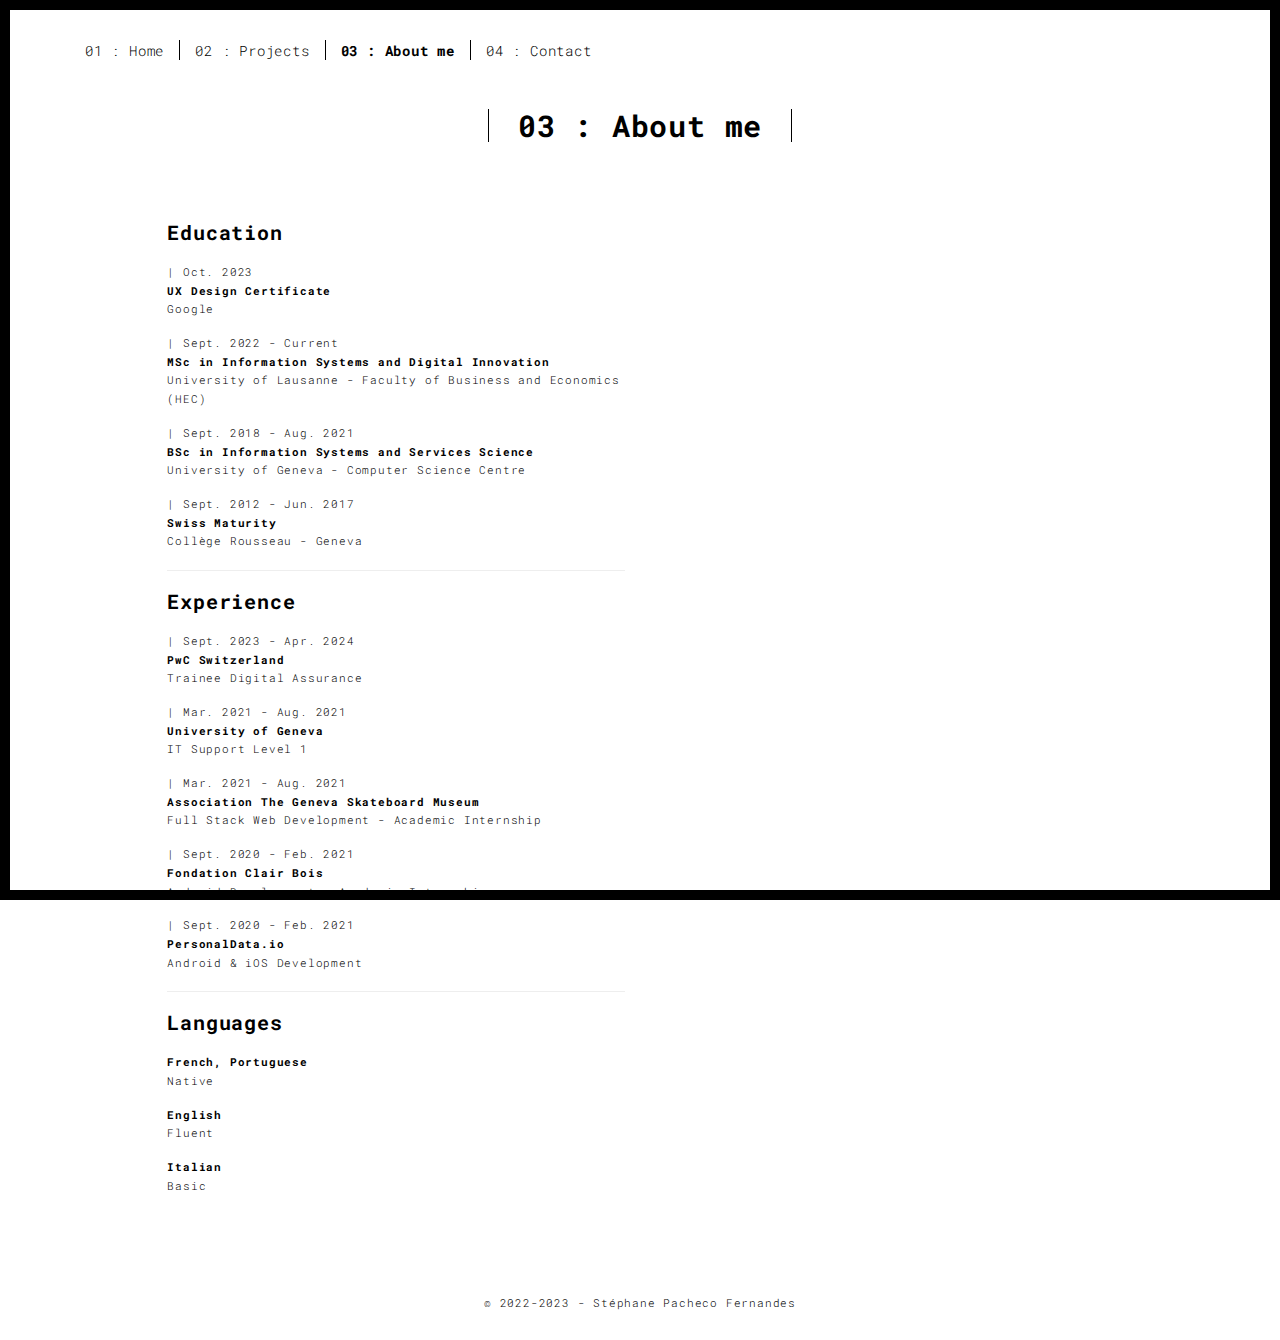
==== commit cae495f5: "update 2.0" ====
--- a/about.html
+++ b/about.html
@@ -66,42 +66,46 @@
                   <h3>Education</h3>
 
                   <p style="line-height:1.7;">
-                    | 2022 - Current<br>
+                    | Oct. 2023<br>
+                    <b>UX Design Certificate</b><br>
+                    Google</p>
+                  <p style="line-height:1.7;">
+                    | Sept. 2022 - Current<br>
                     <b>MSc in Information Systems and Digital Innovation</b><br>
                     University of Lausanne - Faculty of Business and Economics (HEC)</p>
                   <p style="line-height:1.7;">
-                    | 2018 - 2021<br>
+                    | Sept. 2018 - Aug. 2021<br>
                     <b>BSc in Information Systems and Services Science</b><br>
                     University of Geneva - Computer Science Centre</p>
                   <p style="line-height:1.7;">
-                    | 2012 - 2017<br>
+                    | Sept. 2012 -  Jun. 2017<br>
                     <b>Swiss Maturity</b><br>
                     Collège Rousseau - Geneva</p><hr>
 
                   <h3>Experience</h3>
 
                   <p style="line-height:1.7;">
-                    | Sept 2023 - Apr 2024<br>
+                    | Sept. 2023 - Apr. 2024<br>
                     <b>PwC Switzerland</b><br>
                     Trainee Digital Assurance</p>
 
                   <p style="line-height:1.7;">
-                    | Mar 2021 - Aug 2021<br>
+                    | Mar. 2021 - Aug. 2021<br>
                     <b>University of Geneva</b><br>
                     IT Support Level 1</p>
 
                   <p style="line-height:1.7;">
-                    | Mar 2021 - Aug 2021<br>
+                    | Mar. 2021 - Aug. 2021<br>
                     <b>Association The Geneva Skateboard Museum</b><br>
                     Full Stack Web Development - Academic Internship</p>
 
                   <p style="line-height:1.7;">
-                    | Sept 2020 - Feb 2021<br>
+                    | Sept. 2020 - Feb. 2021<br>
                     <b>Fondation Clair Bois</b><br>
                     Android Development - Academic Internship</p>
 
                   <p style="line-height:1.7;">
-                    | Sept 2020 - Feb 2021<br>
+                    | Sept. 2020 - Feb. 2021<br>
                     <b>PersonalData.io</b><br>
                     Android & iOS Development</p><hr>
 
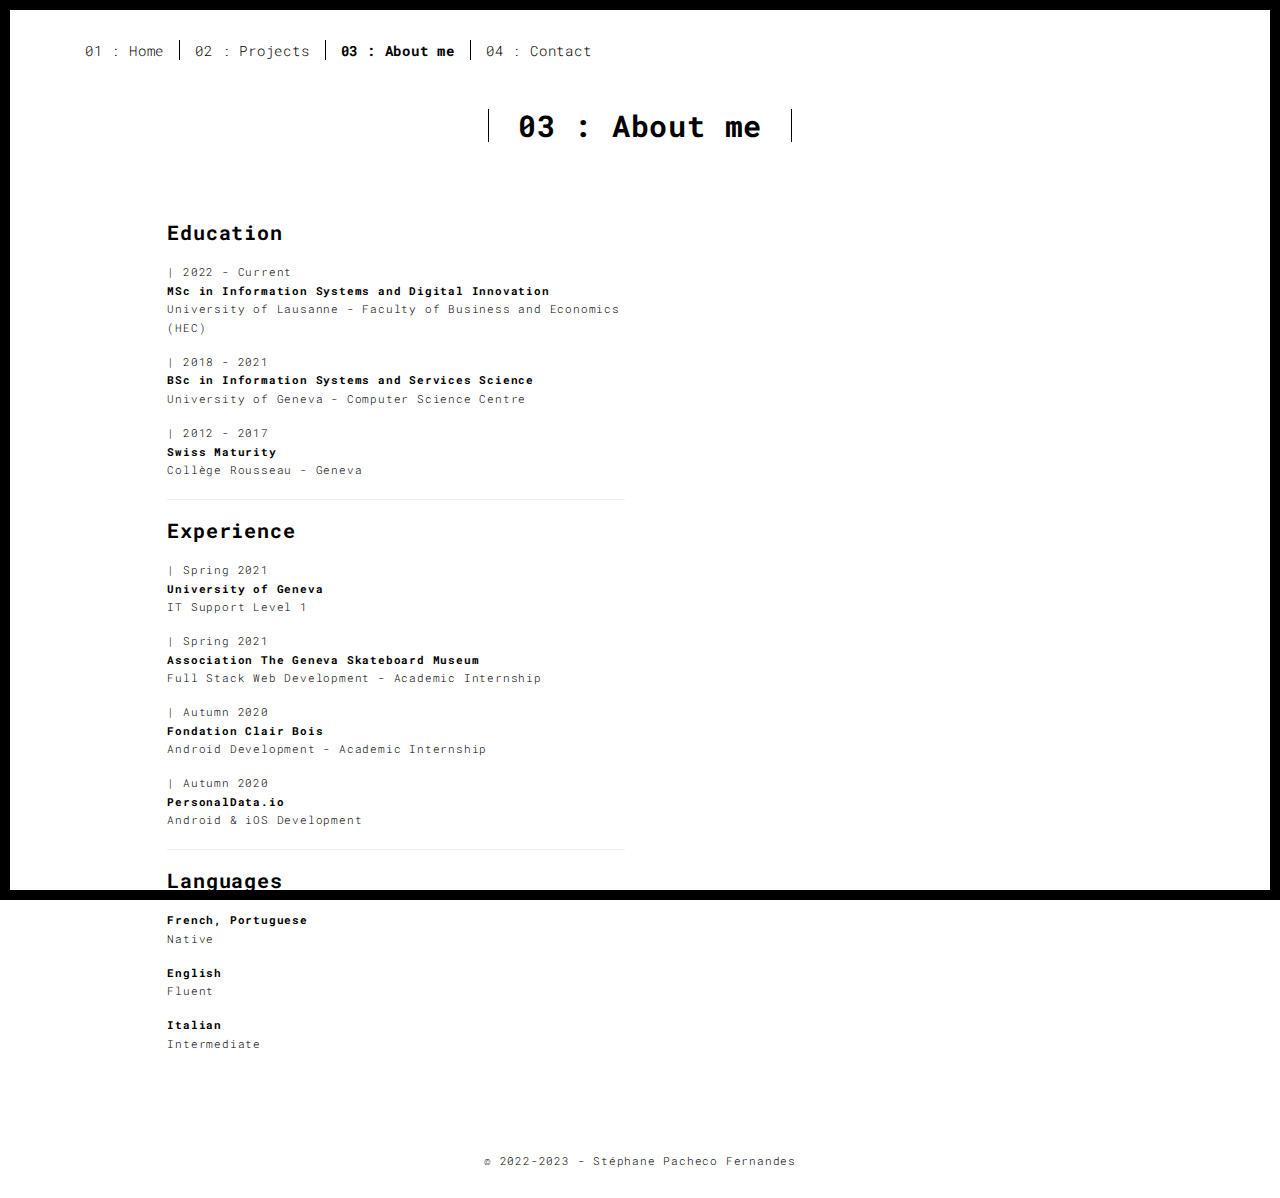
==== commit c74bd691: "updated" ====
--- a/about.html
+++ b/about.html
@@ -66,46 +66,37 @@
                   <h3>Education</h3>
 
                   <p style="line-height:1.7;">
-                    | Oct. 2023<br>
-                    <b>UX Design Certificate</b><br>
-                    Google</p>
-                  <p style="line-height:1.7;">
-                    | Sept. 2022 - Current<br>
+                    | 2022 - Current<br>
                     <b>MSc in Information Systems and Digital Innovation</b><br>
                     University of Lausanne - Faculty of Business and Economics (HEC)</p>
                   <p style="line-height:1.7;">
-                    | Sept. 2018 - Aug. 2021<br>
+                    | 2018 - 2021<br>
                     <b>BSc in Information Systems and Services Science</b><br>
                     University of Geneva - Computer Science Centre</p>
                   <p style="line-height:1.7;">
-                    | Sept. 2012 -  Jun. 2017<br>
+                    | 2012 - 2017<br>
                     <b>Swiss Maturity</b><br>
                     Collège Rousseau - Geneva</p><hr>
 
                   <h3>Experience</h3>
 
                   <p style="line-height:1.7;">
-                    | Sept. 2023 - Apr. 2024<br>
-                    <b>PwC Switzerland</b><br>
-                    Trainee Digital Assurance</p>
-
-                  <p style="line-height:1.7;">
-                    | Mar. 2021 - Aug. 2021<br>
+                    | Spring 2021<br>
                     <b>University of Geneva</b><br>
                     IT Support Level 1</p>
 
                   <p style="line-height:1.7;">
-                    | Mar. 2021 - Aug. 2021<br>
+                    | Spring 2021<br>
                     <b>Association The Geneva Skateboard Museum</b><br>
                     Full Stack Web Development - Academic Internship</p>
 
                   <p style="line-height:1.7;">
-                    | Sept. 2020 - Feb. 2021<br>
+                    | Autumn 2020<br>
                     <b>Fondation Clair Bois</b><br>
                     Android Development - Academic Internship</p>
 
                   <p style="line-height:1.7;">
-                    | Sept. 2020 - Feb. 2021<br>
+                    | Autumn 2020<br>
                     <b>PersonalData.io</b><br>
                     Android & iOS Development</p><hr>
 
@@ -121,7 +112,7 @@
 
                     <p style="line-height:1.7;">
                     <b>Italian</b><br>
-                    Basic</p>
+                    Intermediate</p>
 
 
                 </div>
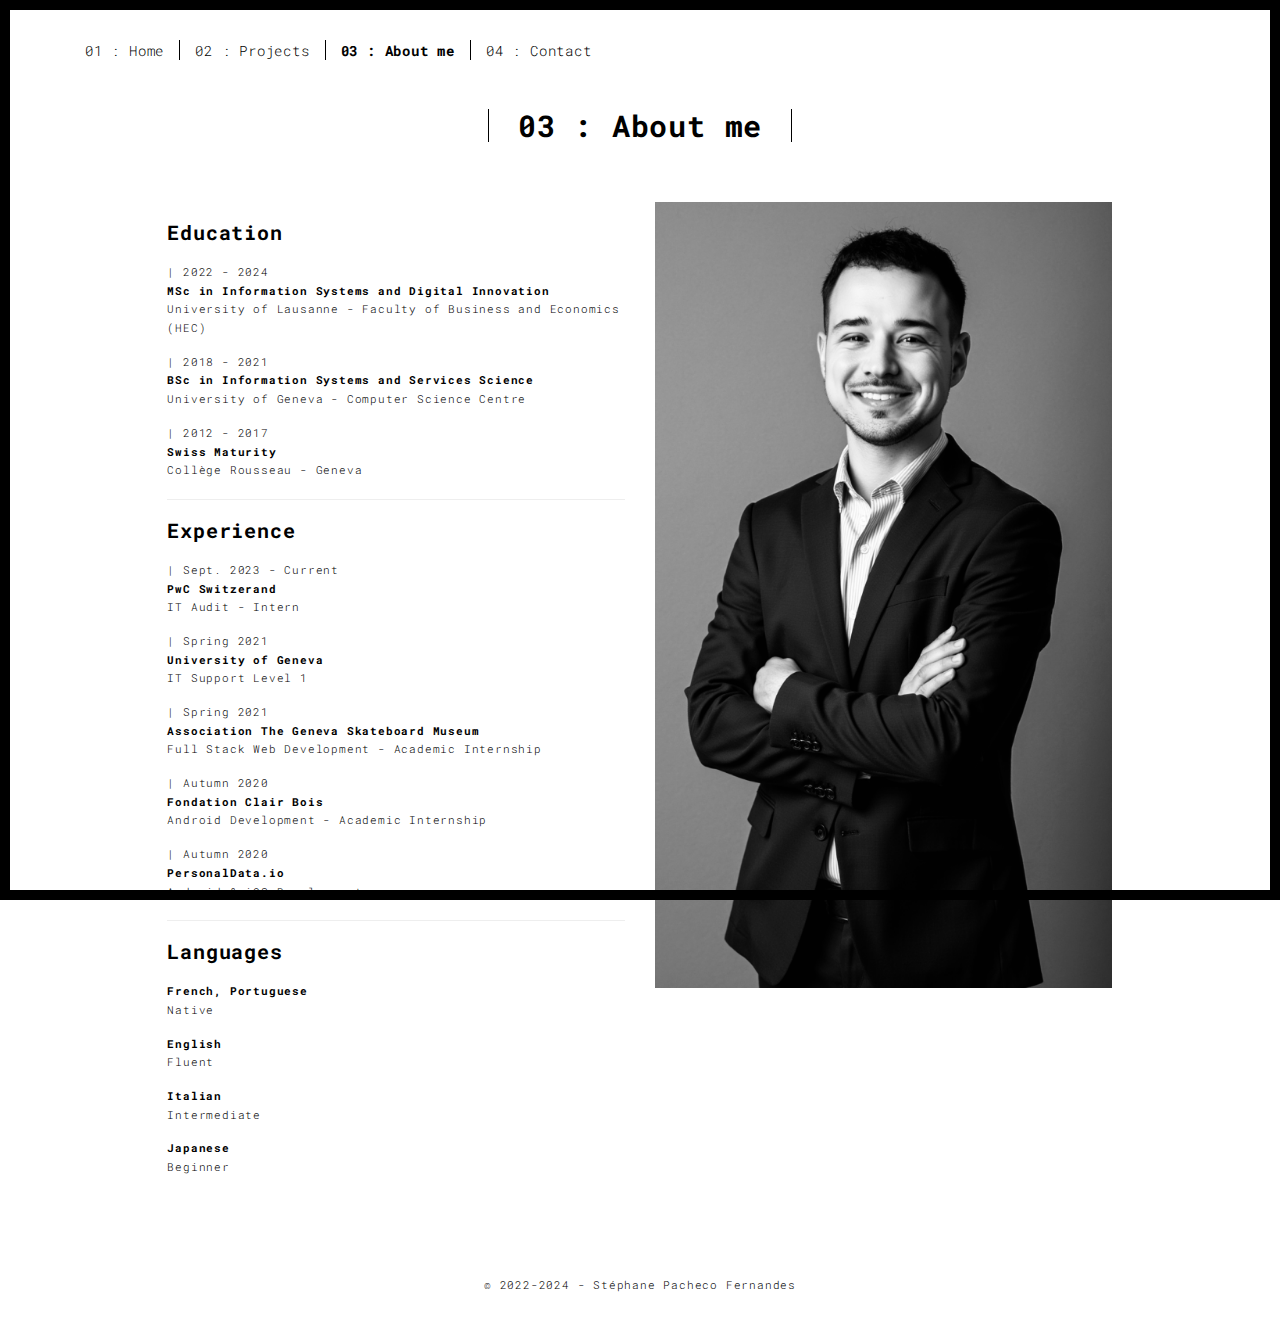
==== commit e0b1b122: "updated" ====
--- a/about.html
+++ b/about.html
@@ -66,7 +66,7 @@
                   <h3>Education</h3>
 
                   <p style="line-height:1.7;">
-                    | 2022 - Current<br>
+                    | 2022 - 2024<br>
                     <b>MSc in Information Systems and Digital Innovation</b><br>
                     University of Lausanne - Faculty of Business and Economics (HEC)</p>
                   <p style="line-height:1.7;">
@@ -79,6 +79,11 @@
                     Collège Rousseau - Geneva</p><hr>
 
                   <h3>Experience</h3>
+
+                  <p style="line-height:1.7;">
+                    | Sept. 2023 - Current<br>
+                    <b>PwC Switzerand</b><br>
+                    IT Audit - Intern</p>
 
                   <p style="line-height:1.7;">
                     | Spring 2021<br>
@@ -114,10 +119,14 @@
                     <b>Italian</b><br>
                     Intermediate</p>
 
+                    <p style="line-height:1.7;">
+                    <b>Japanese</b><br>
+                    Beginner</p>
+
 
                 </div>
                 <div class="col-xs-12 col-md-6">
-                  <img src="./assets/images/profil3.jpg" class="img-responsive" alt=""><br>
+                  <img src="./assets/images/pp.jpg" class="img-responsive" alt=""><br>
                 </div>
               </div>
             </div>
@@ -134,7 +143,7 @@
   <div class="container">
     <div class="row">
       <div class="col-xs-12">
-        <p>© 2022-2023 - Stéphane Pacheco Fernandes</p>      </div>
+        <p>© 2022-2024 - Stéphane Pacheco Fernandes</p>      </div>
     </div>
   </div>
 </footer>
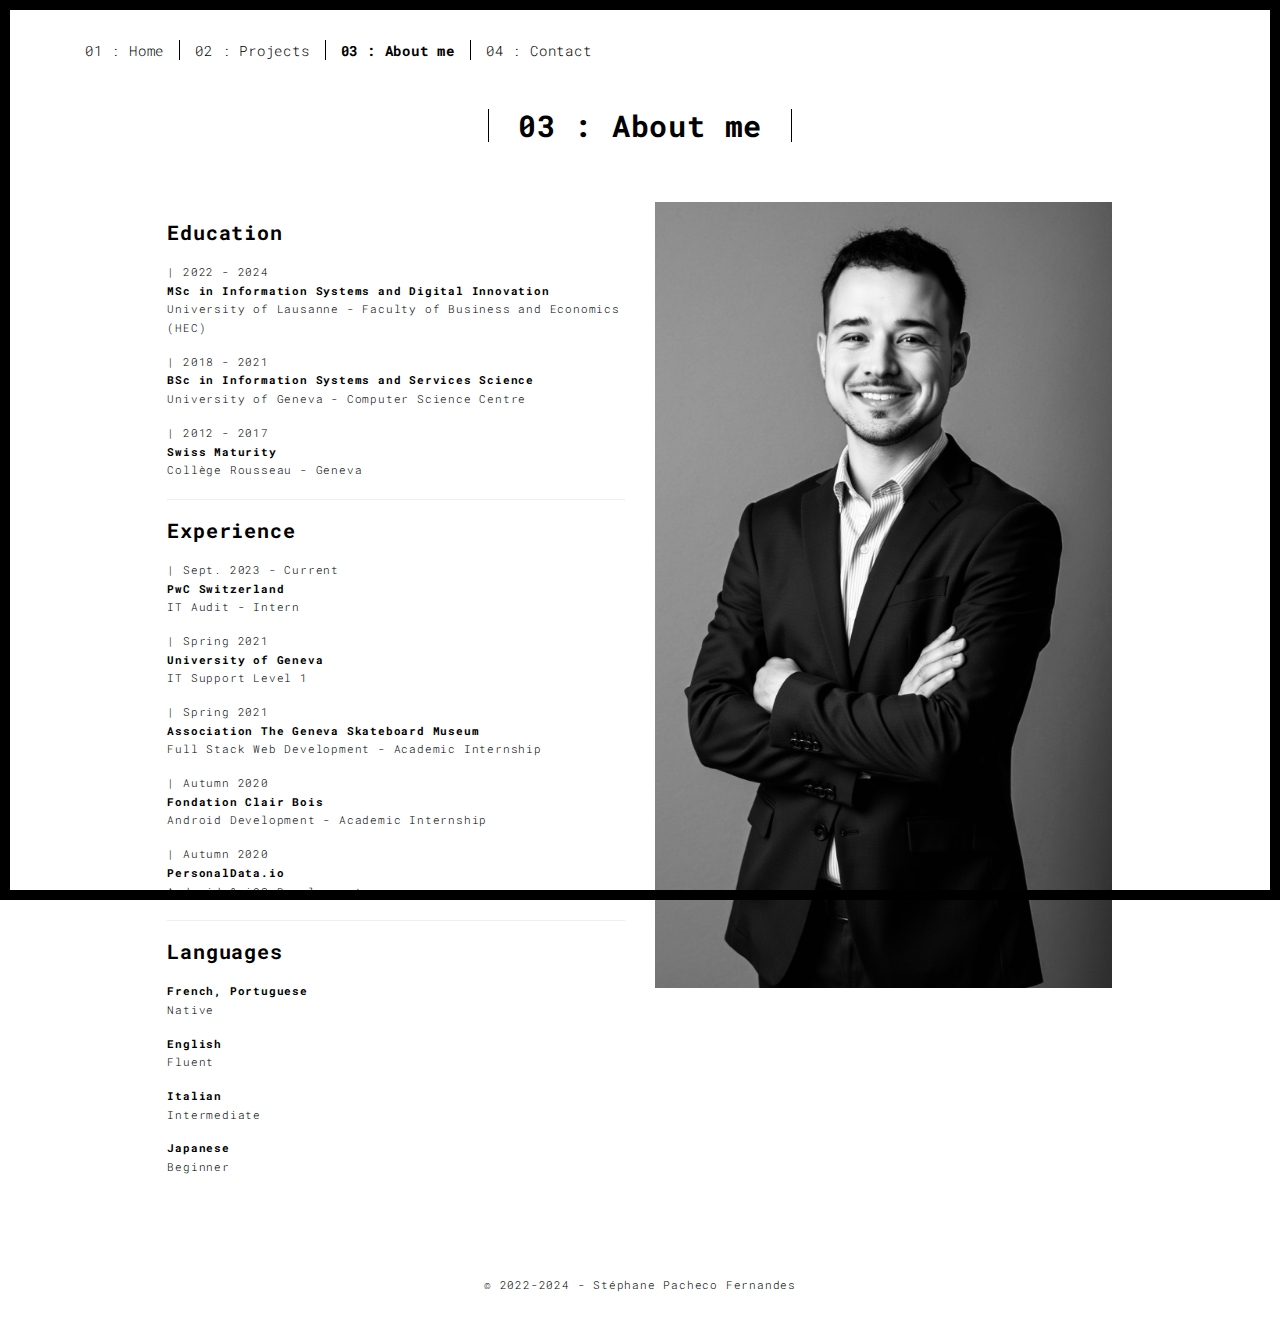
==== commit d73551c4: "typo update" ====
--- a/about.html
+++ b/about.html
@@ -82,7 +82,7 @@
 
                   <p style="line-height:1.7;">
                     | Sept. 2023 - Current<br>
-                    <b>PwC Switzerand</b><br>
+                    <b>PwC Switzerland</b><br>
                     IT Audit - Intern</p>
 
                   <p style="line-height:1.7;">
